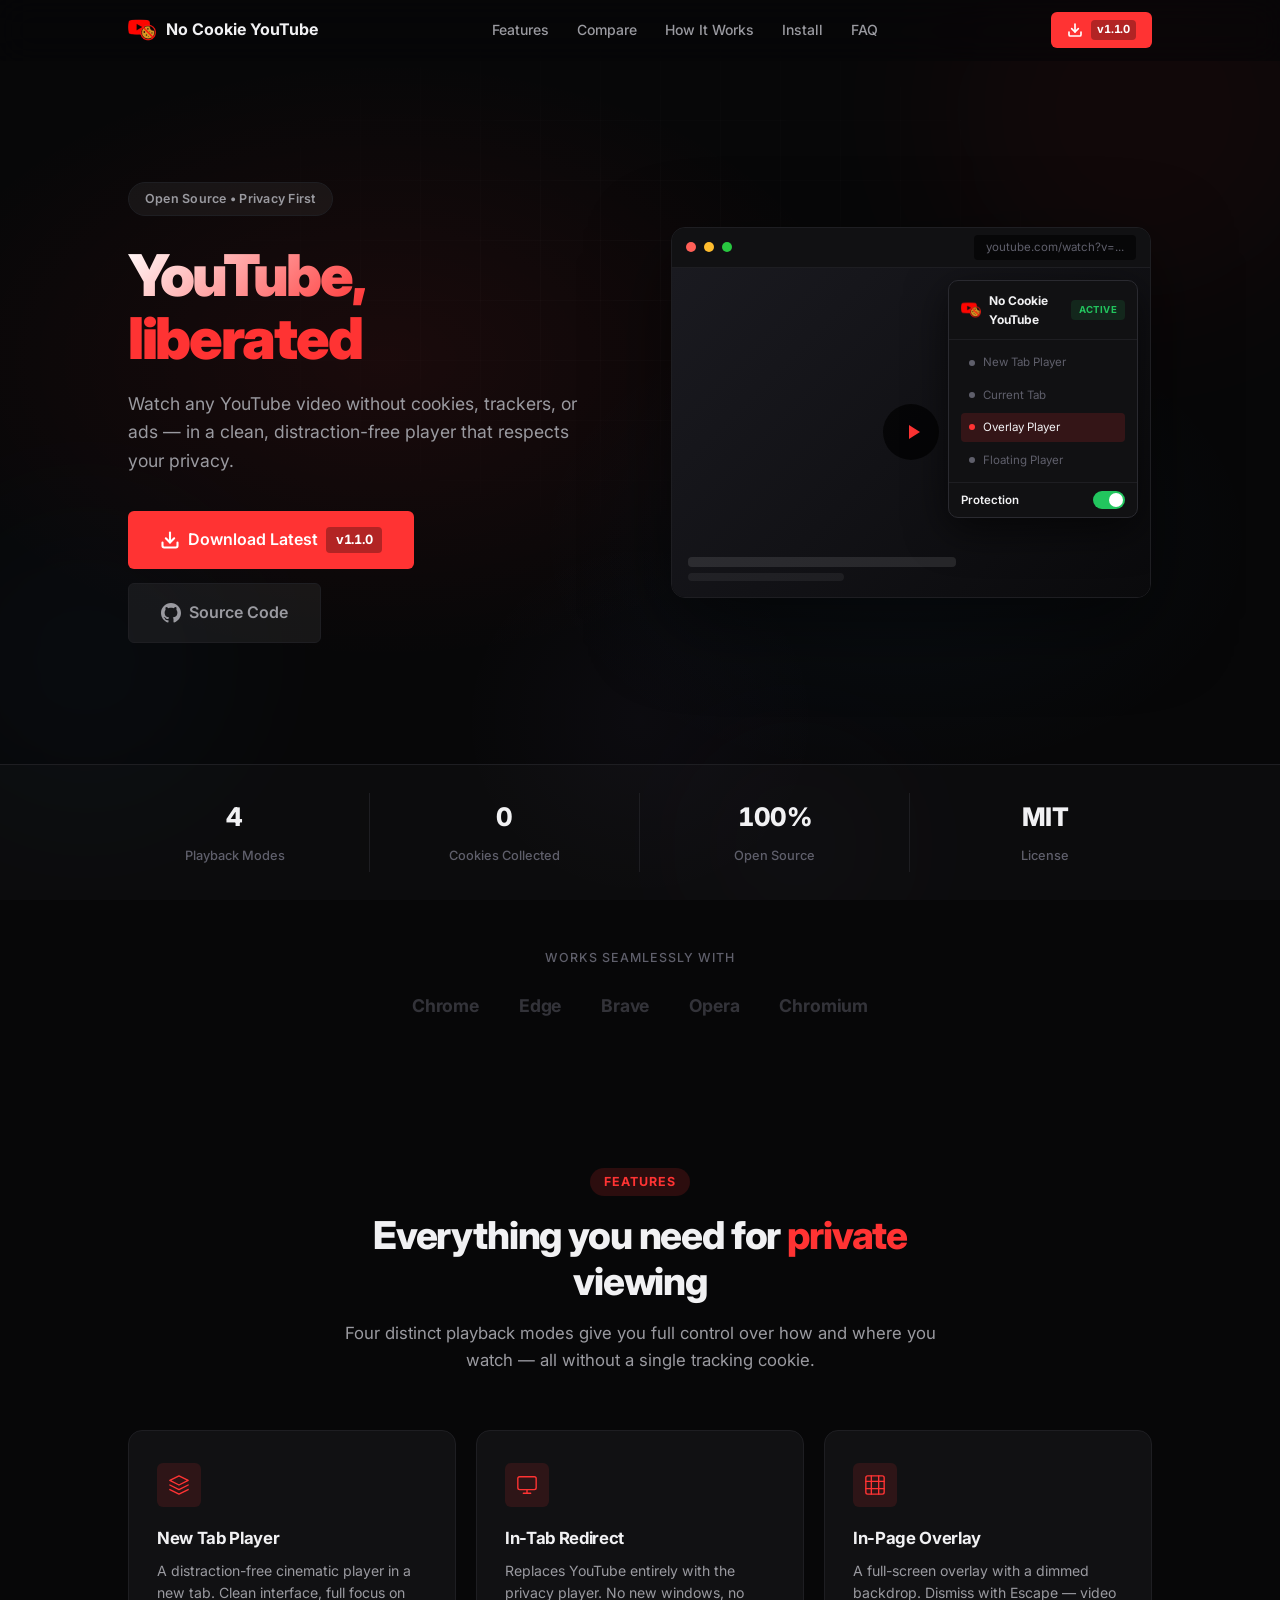
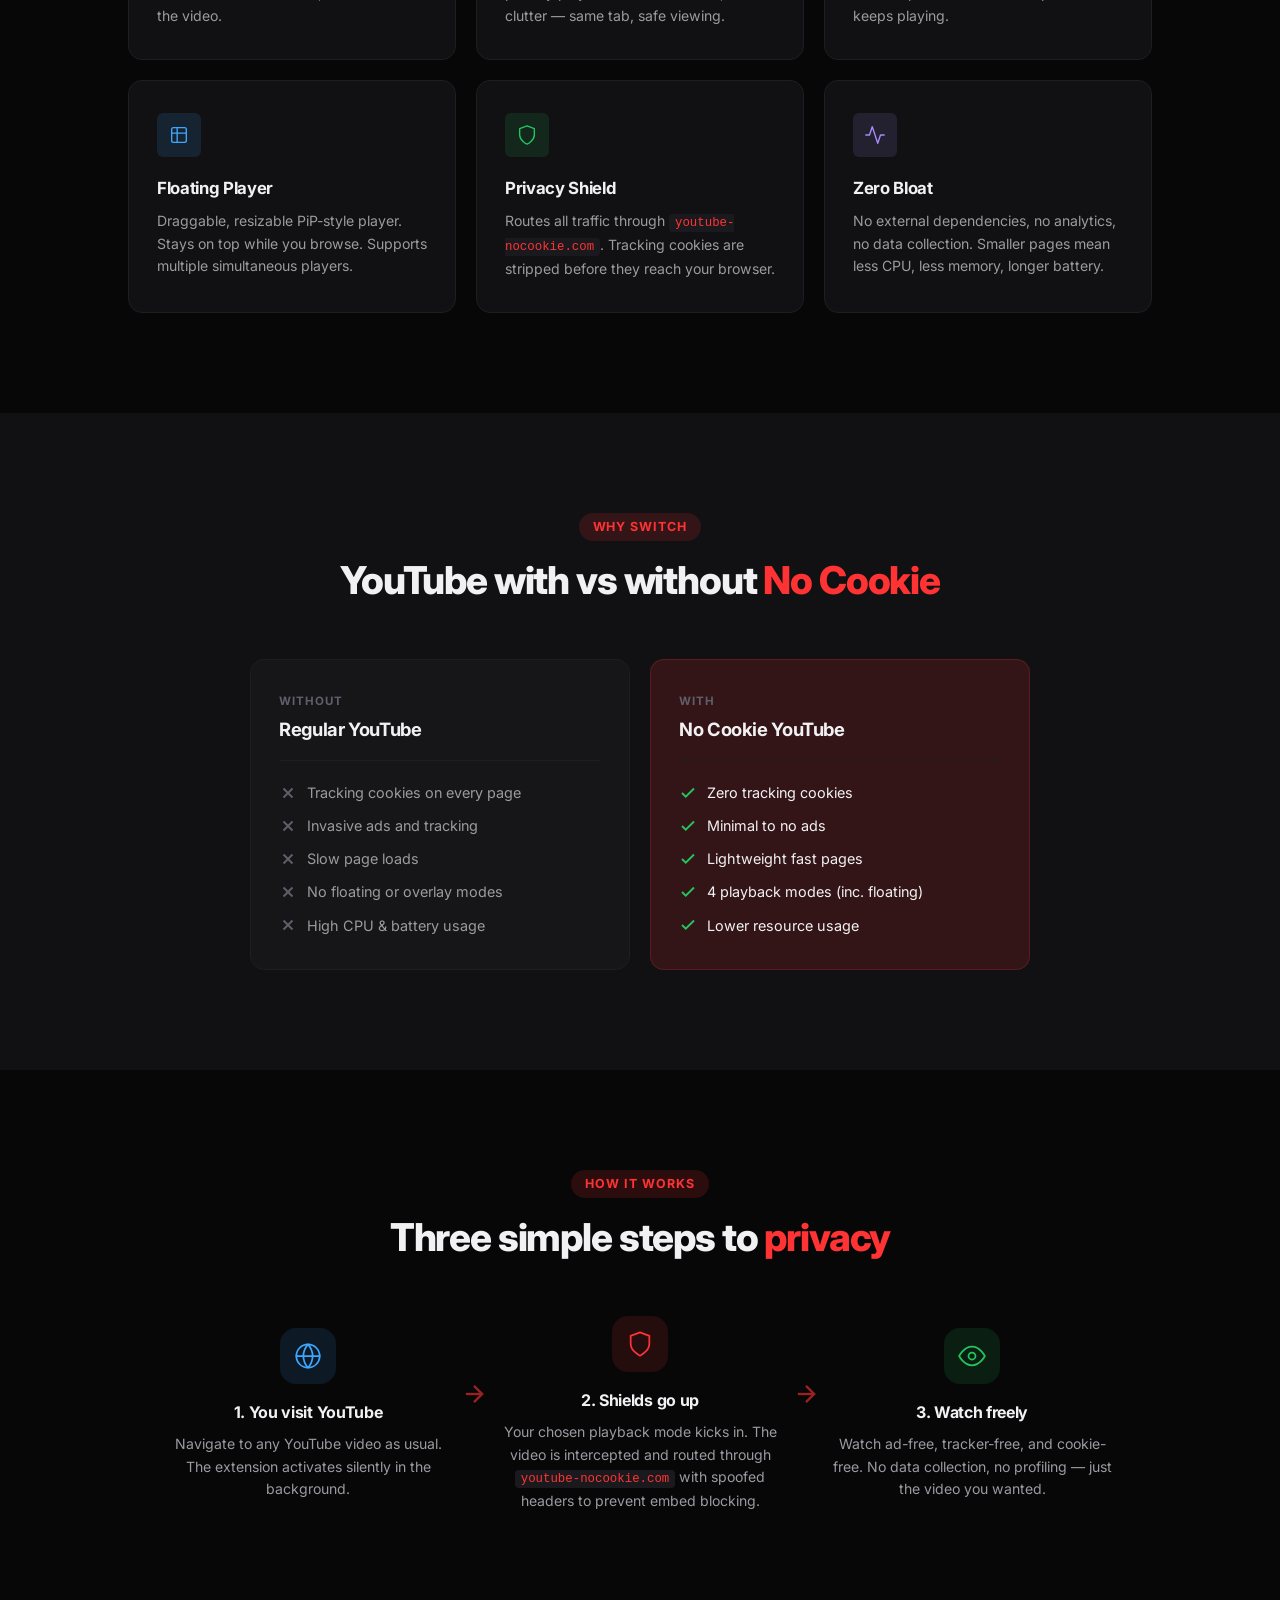
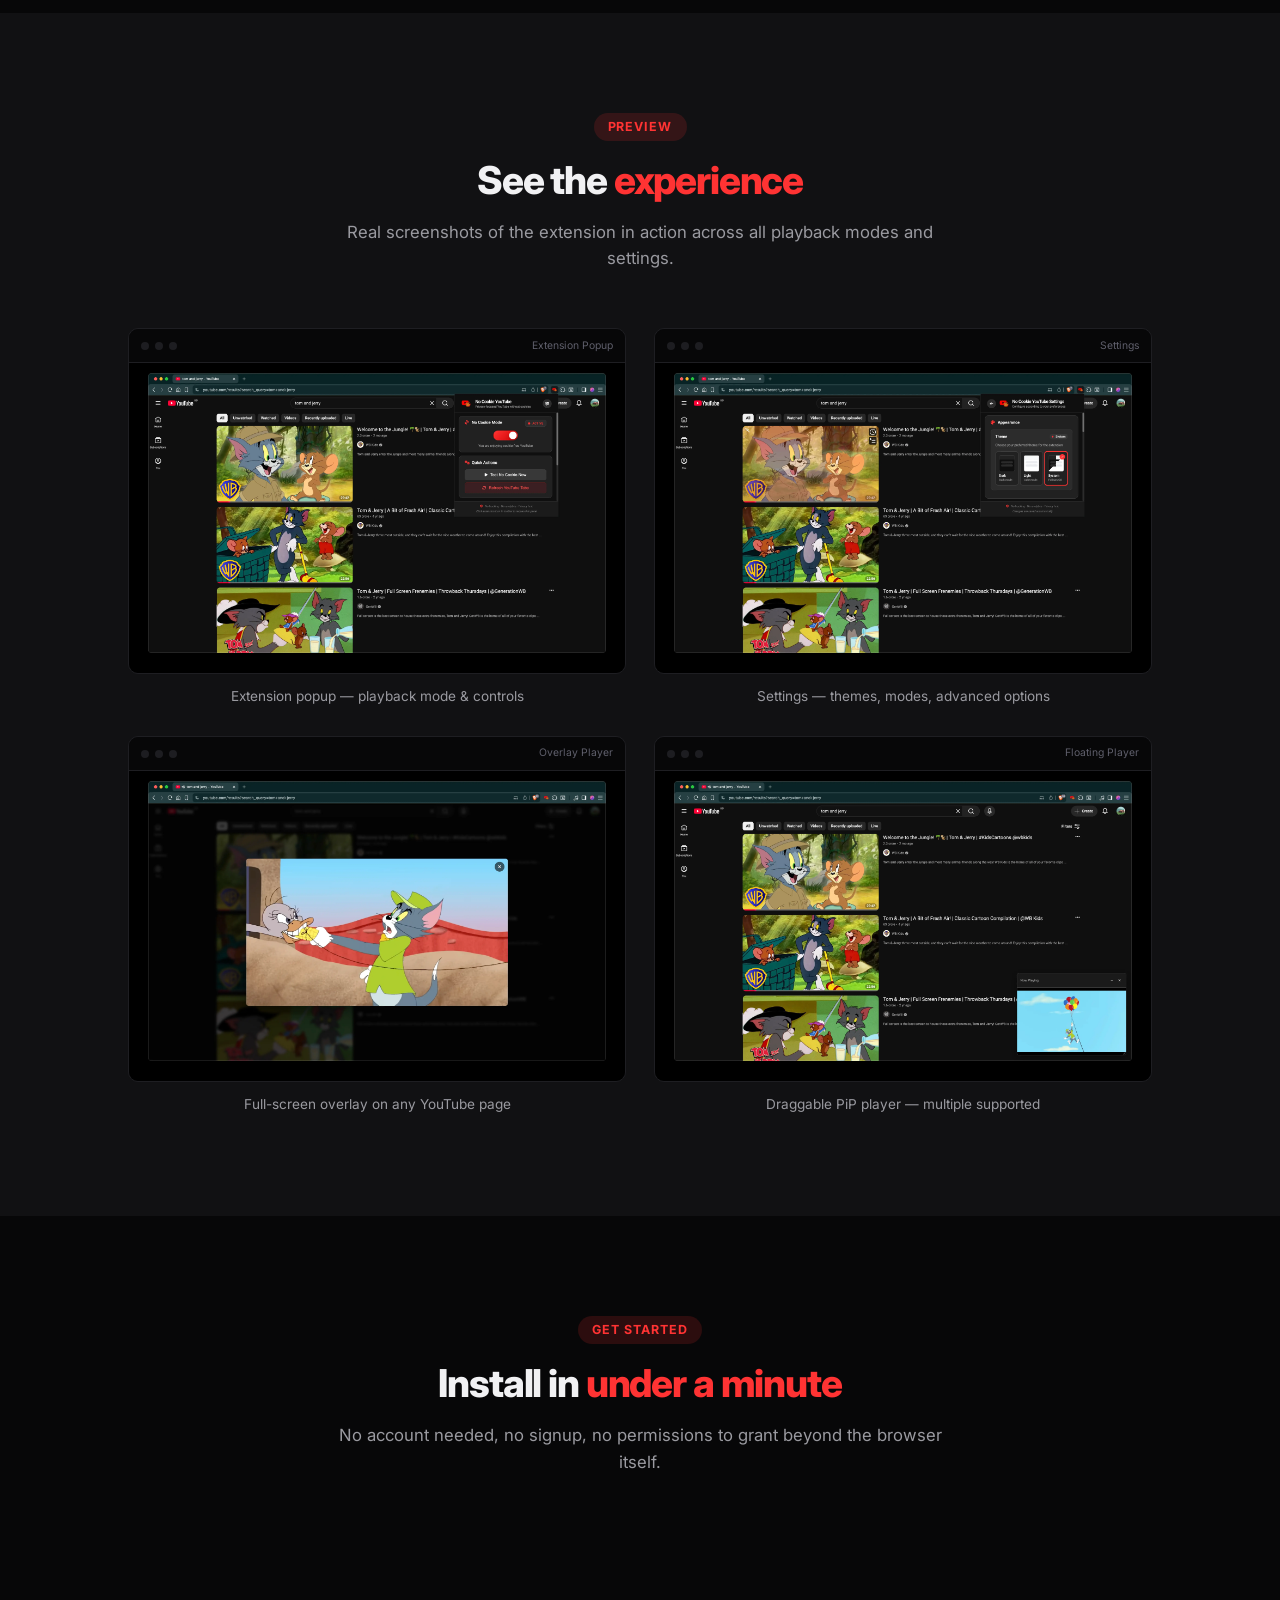
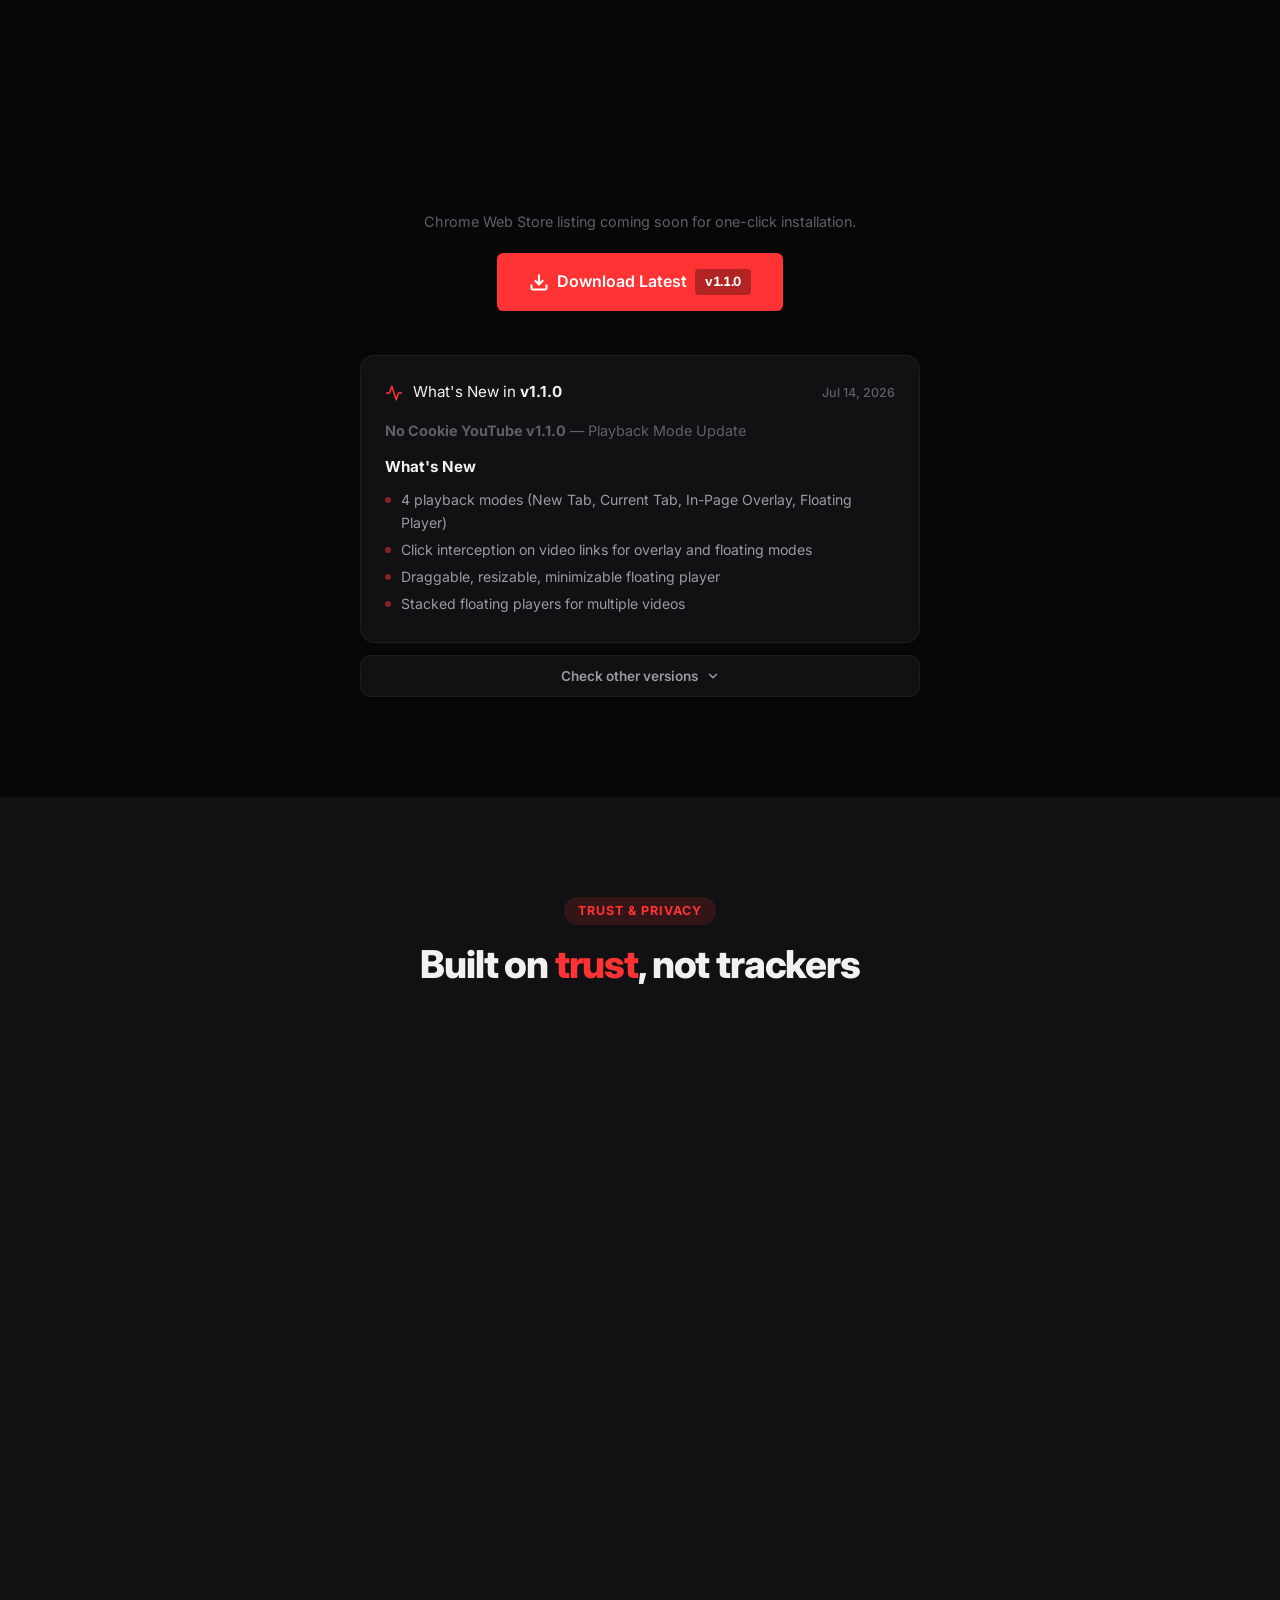
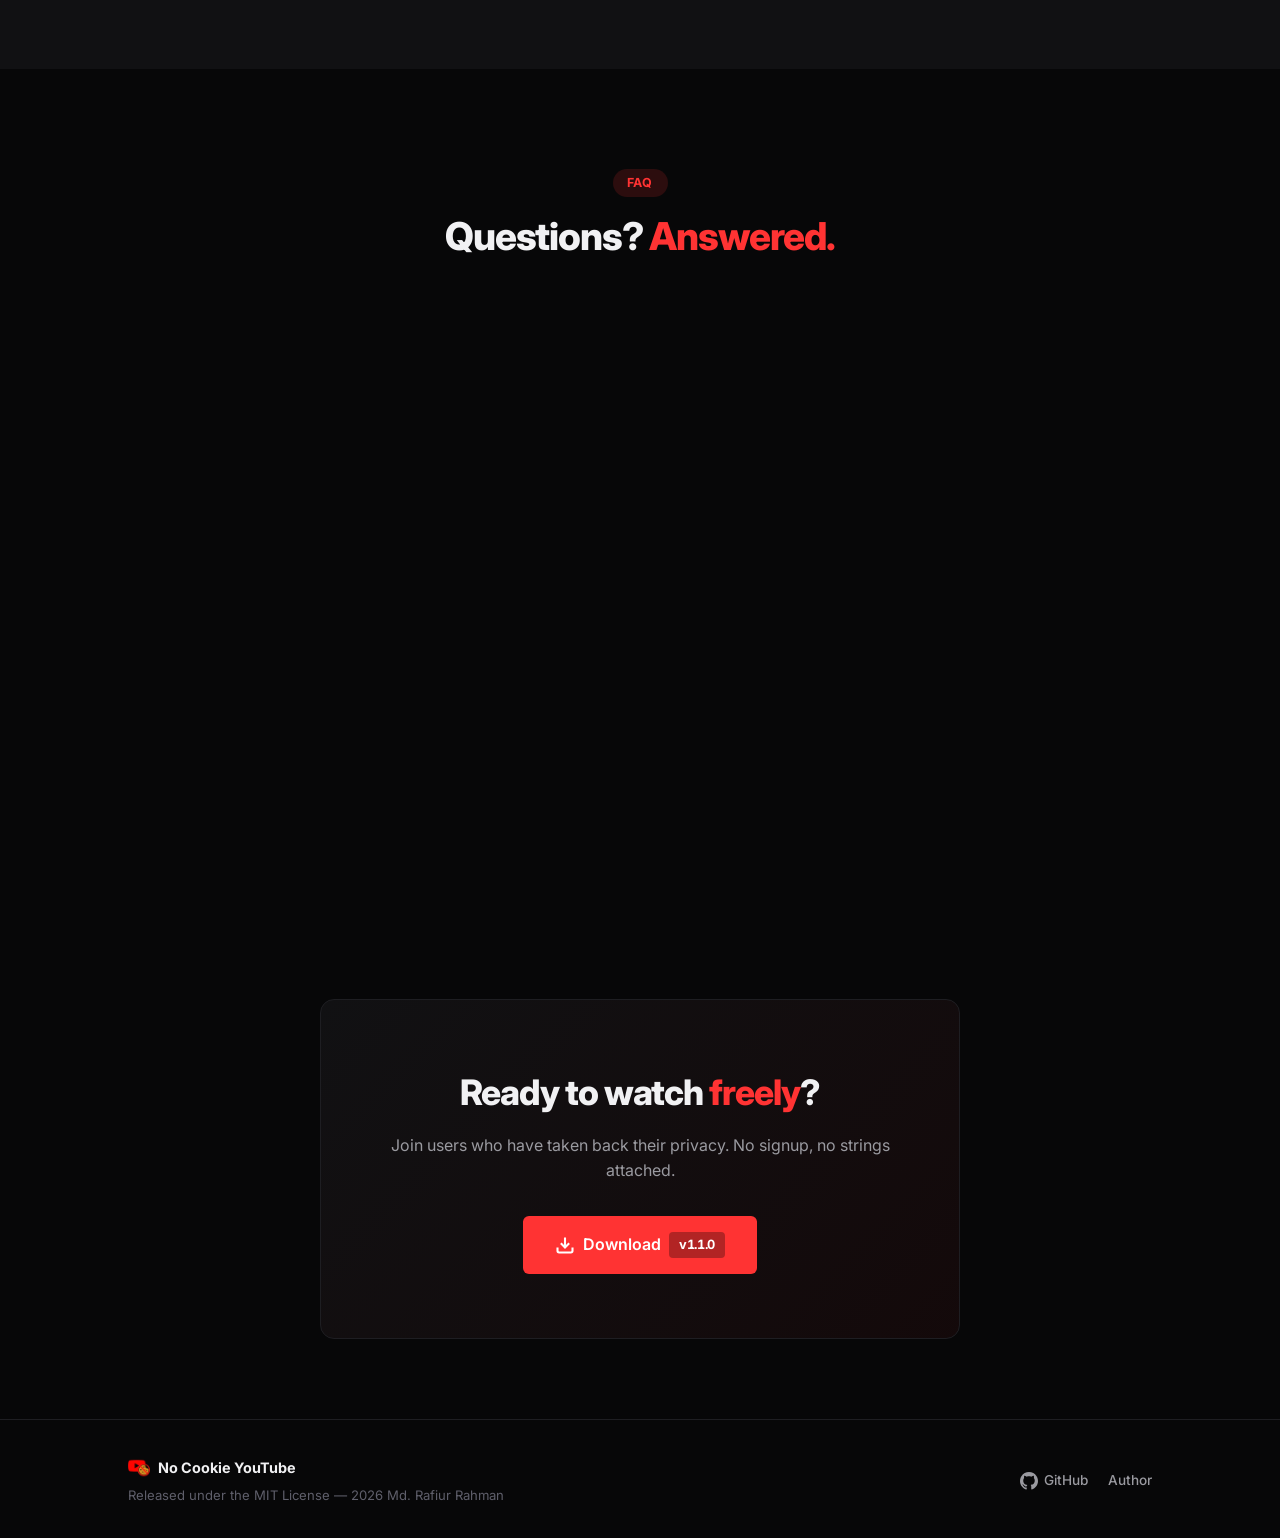
==== docs/index.html @ 8a70de49 "Github Page" ====
<!DOCTYPE html>
<html lang="en">
<head>
  <meta charset="UTF-8">
  <meta name="viewport" content="width=device-width, initial-scale=1.0">
  <meta name="description" content="Watch YouTube without cookies, trackers and annoying ads. A privacy-focused Chrome extension with 4 playback modes.">
  <title>No Cookie YouTube — Privacy-first YouTube Player</title>
  <link rel="icon" type="image/png" href="assets/icons/icon128.png">
  <link rel="preconnect" href="https://fonts.googleapis.com">
  <link rel="preconnect" href="https://fonts.gstatic.com" crossorigin>
  <link href="https://fonts.googleapis.com/css2?family=Inter:wght@400;500;600;700;800;900&display=swap" rel="stylesheet">
  <link rel="stylesheet" href="css/style.css">
</head>
<body>

  <!-- Navigation -->
  <nav class="nav" id="nav">
    <div class="nav-inner">
      <a href="#hero" class="nav-brand">
        <img src="assets/icons/icon48.png" alt="" width="28" height="28">
        <span>No Cookie YouTube</span>
      </a>
      <ul class="nav-links">
        <li><a href="#features">Features</a></li>
        <li><a href="#compare">Compare</a></li>
        <li><a href="#how">How It Works</a></li>
        <li><a href="#install">Install</a></li>
        <li><a href="#faq">FAQ</a></li>
      </ul>
      <a id="nav-download" class="btn btn-primary btn-sm" href="https://github.com/rr-uchchash360/No-Cookie-YouTube/archive/refs/heads/main.zip">
        <svg width="16" height="16" viewBox="0 0 24 24" fill="none" stroke="currentColor" stroke-width="2.5" stroke-linecap="round" stroke-linejoin="round"><path d="M21 15v4a2 2 0 0 1-2 2H5a2 2 0 0 1-2-2v-4"/><polyline points="7 10 12 15 17 10"/><line x1="12" y1="15" x2="12" y2="3"/></svg>
        <span class="btn-badge" id="nav-version"></span>
      </a>
      <button class="nav-toggle" aria-label="Menu">
        <span></span><span></span><span></span>
      </button>
    </div>
  </nav>

  <main>
    <!-- Hero -->
    <section class="hero" id="hero">
      <div class="hero-bg">
        <div class="hero-gradient"></div>
        <div class="hero-grid"></div>
        <div class="hero-orbs">
          <div class="orb orb-1"></div>
          <div class="orb orb-2"></div>
          <div class="orb orb-3"></div>
        </div>
      </div>
      <div class="container hero-content">
        <div class="hero-text">
          <div class="hero-badge">Open Source &bull; Privacy First</div>
          <h1>
            <span class="text-glow">YouTube,</span><br>
            <span class="text-accent">liberated</span>
          </h1>
          <p class="hero-subtitle">Watch any YouTube video without cookies, trackers, or ads — in a clean, distraction-free player that respects your privacy.</p>
          <div class="hero-actions">
            <a id="download-btn" class="btn btn-primary btn-lg" href="https://github.com/rr-uchchash360/No-Cookie-YouTube/archive/refs/heads/main.zip">
              <svg width="20" height="20" viewBox="0 0 24 24" fill="none" stroke="currentColor" stroke-width="2.5" stroke-linecap="round" stroke-linejoin="round"><path d="M21 15v4a2 2 0 0 1-2 2H5a2 2 0 0 1-2-2v-4"/><polyline points="7 10 12 15 17 10"/><line x1="12" y1="15" x2="12" y2="3"/></svg>
              <span>Download Latest</span>
              <span class="btn-badge" id="download-version"></span>
            </a>
            <a href="https://github.com/rr-uchchash360/No-Cookie-YouTube" class="btn btn-ghost btn-lg" target="_blank">
              <svg width="20" height="20" viewBox="0 0 24 24" fill="currentColor"><path d="M12 0c-6.626 0-12 5.373-12 12 0 5.302 3.438 9.8 8.207 11.387.599.111.793-.261.793-.577v-2.234c-3.338.726-4.033-1.416-4.033-1.416-.546-1.387-1.333-1.756-1.333-1.756-1.089-.745.083-.729.083-.729 1.205.084 1.839 1.237 1.839 1.237 1.07 1.834 2.807 1.304 3.492.997.107-.775.418-1.305.762-1.604-2.665-.305-5.467-1.334-5.467-5.931 0-1.311.469-2.381 1.236-3.221-.124-.303-.535-1.524.117-3.176 0 0 1.008-.322 3.301 1.23.957-.266 1.983-.399 3.003-.404 1.02.005 2.047.138 3.006.404 2.291-1.552 3.297-1.23 3.297-1.23.653 1.653.242 2.874.118 3.176.77.84 1.235 1.911 1.235 3.221 0 4.609-2.807 5.624-5.479 5.921.43.372.823 1.102.823 2.222v3.293c0 .319.192.694.801.576 4.765-1.589 8.199-6.086 8.199-11.386 0-6.627-5.373-12-12-12z"/></svg>
              <span>Source Code</span>
            </a>
          </div>
        </div>
        <div class="hero-visual">
          <div class="browser-mockup">
            <div class="browser-bar">
              <span></span><span></span><span></span>
              <span class="browser-url">youtube.com/watch?v=...</span>
            </div>
            <div class="browser-content">
              <div class="yt-thumbnail">
                <div class="yt-play-btn">
                  <svg viewBox="0 0 24 24" fill="#ff3333"><polygon points="8,5 19,12 8,19"/></svg>
                </div>
              </div>
              <div class="yt-info">
                <div class="yt-title"></div>
                <div class="yt-meta"></div>
              </div>
              <div class="popup-overlay">
                <div class="popup-mockup">
                  <div class="popup-header">
                    <img src="assets/icons/icon48.png" alt="" width="20" height="20">
                    <span>No Cookie YouTube</span>
                    <span class="popup-badge">ACTIVE</span>
                  </div>
                  <div class="popup-body">
                    <div class="popup-mode">
                      <span class="popup-dot"></span>
                      <span>New Tab Player</span>
                    </div>
                    <div class="popup-mode">
                      <span class="popup-dot"></span>
                      <span>Current Tab</span>
                    </div>
                    <div class="popup-mode active">
                      <span class="popup-dot"></span>
                      <span>Overlay Player</span>
                    </div>
                    <div class="popup-mode">
                      <span class="popup-dot"></span>
                      <span>Floating Player</span>
                    </div>
                  </div>
                  <div class="popup-toggle">
                    <span>Protection</span>
                    <span class="toggle-switch on"></span>
                  </div>
                </div>
              </div>
            </div>
          </div>
        </div>
      </div>
      <div class="hero-stats">
        <div class="container stats-bar">
          <div class="stat-item">
            <span class="stat-value" data-count="4">4</span>
            <span class="stat-label">Playback Modes</span>
          </div>
          <div class="stat-item">
            <span class="stat-value"><span class="counter" data-target="0">0</span></span>
            <span class="stat-label">Cookies Collected</span>
          </div>
          <div class="stat-item">
            <span class="stat-value">100%</span>
            <span class="stat-label">Open Source</span>
          </div>
          <div class="stat-item">
            <span class="stat-value">MIT</span>
            <span class="stat-label">License</span>
          </div>
        </div>
      </div>
    </section>

    <!-- Logos / Trusted by -->
    <section class="section section-logos">
      <div class="container">
        <p class="logos-label">Works seamlessly with</p>
        <div class="logos-row">
          <span class="logo-item chrome">Chrome</span>
          <span class="logo-item edge">Edge</span>
          <span class="logo-item brave">Brave</span>
          <span class="logo-item opera">Opera</span>
          <span class="logo-item chromium">Chromium</span>
        </div>
      </div>
    </section>

    <!-- Features -->
    <section class="section" id="features">
      <div class="container">
        <div class="section-header">
          <span class="section-label">Features</span>
          <h2 class="section-title">Everything you need for <span class="text-accent">private</span> viewing</h2>
          <p class="section-desc">Four distinct playback modes give you full control over how and where you watch — all without a single tracking cookie.</p>
        </div>
        <div class="features-grid">
          <div class="feature-card fade-in">
            <div class="feature-icon feature-icon-red">
              <svg viewBox="0 0 24 24" fill="none" stroke="currentColor" stroke-width="1.5" stroke-linecap="round" stroke-linejoin="round"><path d="M12 2L2 7l10 5 10-5-10-5z"/><path d="M2 17l10 5 10-5"/><path d="M2 12l10 5 10-5"/></svg>
            </div>
            <h3>New Tab Player</h3>
            <p>A distraction-free cinematic player in a new tab. Clean interface, full focus on the video.</p>
          </div>
          <div class="feature-card fade-in">
            <div class="feature-icon feature-icon-red">
              <svg viewBox="0 0 24 24" fill="none" stroke="currentColor" stroke-width="1.5" stroke-linecap="round" stroke-linejoin="round"><rect x="2" y="3" width="20" height="14" rx="2"/><line x1="8" y1="21" x2="16" y2="21"/><line x1="12" y1="17" x2="12" y2="21"/></svg>
            </div>
            <h3>In-Tab Redirect</h3>
            <p>Replaces YouTube entirely with the privacy player. No new windows, no clutter — same tab, safe viewing.</p>
          </div>
          <div class="feature-card fade-in">
            <div class="feature-icon feature-icon-red">
              <svg viewBox="0 0 24 24" fill="none" stroke="currentColor" stroke-width="1.5" stroke-linecap="round" stroke-linejoin="round"><rect x="2" y="2" width="20" height="20" rx="2"/><line x1="8" y1="2" x2="8" y2="22"/><line x1="16" y1="2" x2="16" y2="22"/><line x1="2" y1="8" x2="22" y2="8"/><line x1="2" y1="16" x2="22" y2="16"/></svg>
            </div>
            <h3>In-Page Overlay</h3>
            <p>A full-screen overlay with a dimmed backdrop. Dismiss with Escape — video keeps playing.</p>
          </div>
          <div class="feature-card fade-in">
            <div class="feature-icon feature-icon-blue">
              <svg viewBox="0 0 24 24" fill="none" stroke="currentColor" stroke-width="1.5" stroke-linecap="round" stroke-linejoin="round"><rect x="4" y="4" width="16" height="16" rx="2"/><line x1="4" y1="10" x2="20" y2="10"/><line x1="10" y1="4" x2="10" y2="20"/></svg>
            </div>
            <h3>Floating Player</h3>
            <p>Draggable, resizable PiP-style player. Stays on top while you browse. Supports multiple simultaneous players.</p>
          </div>
          <div class="feature-card fade-in">
            <div class="feature-icon feature-icon-green">
              <svg viewBox="0 0 24 24" fill="none" stroke="currentColor" stroke-width="1.5" stroke-linecap="round" stroke-linejoin="round"><path d="M12 22s8-4 8-10V5l-8-3-8 3v7c0 6 8 10 8 10z"/></svg>
            </div>
            <h3>Privacy Shield</h3>
            <p>Routes all traffic through <code>youtube-nocookie.com</code>. Tracking cookies are stripped before they reach your browser.</p>
          </div>
          <div class="feature-card fade-in">
            <div class="feature-icon feature-icon-purple">
              <svg viewBox="0 0 24 24" fill="none" stroke="currentColor" stroke-width="1.5" stroke-linecap="round" stroke-linejoin="round"><polyline points="22 12 18 12 15 21 9 3 6 12 2 12"/></svg>
            </div>
            <h3>Zero Bloat</h3>
            <p>No external dependencies, no analytics, no data collection. Smaller pages mean less CPU, less memory, longer battery.</p>
          </div>
        </div>
      </div>
    </section>

    <!-- Comparison -->
    <section class="section section-alt" id="compare">
      <div class="container">
        <div class="section-header">
          <span class="section-label">Why Switch</span>
          <h2 class="section-title">YouTube with vs without <span class="text-accent">No Cookie</span></h2>
        </div>
        <div class="compare-grid fade-in">
          <div class="compare-card compare-before">
            <div class="compare-head">
              <span class="compare-label">Without</span>
              <h3>Regular YouTube</h3>
            </div>
            <ul class="compare-list">
              <li class="compare-no"><svg viewBox="0 0 24 24" fill="none" stroke="currentColor" stroke-width="2.5"><line x1="18" y1="6" x2="6" y2="18"/><line x1="6" y1="6" x2="18" y2="18"/></svg> Tracking cookies on every page</li>
              <li class="compare-no"><svg viewBox="0 0 24 24" fill="none" stroke="currentColor" stroke-width="2.5"><line x1="18" y1="6" x2="6" y2="18"/><line x1="6" y1="6" x2="18" y2="18"/></svg> Invasive ads and tracking</li>
              <li class="compare-no"><svg viewBox="0 0 24 24" fill="none" stroke="currentColor" stroke-width="2.5"><line x1="18" y1="6" x2="6" y2="18"/><line x1="6" y1="6" x2="18" y2="18"/></svg> Slow page loads</li>
              <li class="compare-no"><svg viewBox="0 0 24 24" fill="none" stroke="currentColor" stroke-width="2.5"><line x1="18" y1="6" x2="6" y2="18"/><line x1="6" y1="6" x2="18" y2="18"/></svg> No floating or overlay modes</li>
              <li class="compare-no"><svg viewBox="0 0 24 24" fill="none" stroke="currentColor" stroke-width="2.5"><line x1="18" y1="6" x2="6" y2="18"/><line x1="6" y1="6" x2="18" y2="18"/></svg> High CPU & battery usage</li>
            </ul>
          </div>
          <div class="compare-card compare-after">
            <div class="compare-head">
              <span class="compare-label">With</span>
              <h3>No Cookie YouTube</h3>
            </div>
            <ul class="compare-list">
              <li class="compare-yes"><svg viewBox="0 0 24 24" fill="none" stroke="currentColor" stroke-width="2.5"><polyline points="20 6 9 17 4 12"/></svg> Zero tracking cookies</li>
              <li class="compare-yes"><svg viewBox="0 0 24 24" fill="none" stroke="currentColor" stroke-width="2.5"><polyline points="20 6 9 17 4 12"/></svg> Minimal to no ads</li>
              <li class="compare-yes"><svg viewBox="0 0 24 24" fill="none" stroke="currentColor" stroke-width="2.5"><polyline points="20 6 9 17 4 12"/></svg> Lightweight fast pages</li>
              <li class="compare-yes"><svg viewBox="0 0 24 24" fill="none" stroke="currentColor" stroke-width="2.5"><polyline points="20 6 9 17 4 12"/></svg> 4 playback modes (inc. floating)</li>
              <li class="compare-yes"><svg viewBox="0 0 24 24" fill="none" stroke="currentColor" stroke-width="2.5"><polyline points="20 6 9 17 4 12"/></svg> Lower resource usage</li>
            </ul>
          </div>
        </div>
      </div>
    </section>

    <!-- How It Works -->
    <section class="section" id="how">
      <div class="container">
        <div class="section-header">
          <span class="section-label">How It Works</span>
          <h2 class="section-title">Three simple steps to <span class="text-accent">privacy</span></h2>
        </div>
        <div class="how-grid">
          <div class="how-step fade-in">
            <div class="how-icon how-icon-globe">
              <svg viewBox="0 0 24 24" fill="none" stroke="currentColor" stroke-width="1.5" stroke-linecap="round" stroke-linejoin="round"><circle cx="12" cy="12" r="10"/><line x1="2" y1="12" x2="22" y2="12"/><path d="M12 2a15.3 15.3 0 0 1 4 10 15.3 15.3 0 0 1-4 10 15.3 15.3 0 0 1-4-10 15.3 15.3 0 0 1 4-10z"/></svg>
            </div>
            <h3>1. You visit YouTube</h3>
            <p>Navigate to any YouTube video as usual. The extension activates silently in the background.</p>
          </div>
          <div class="how-arrow">
            <svg viewBox="0 0 24 24" fill="none" stroke="#ff3333" stroke-width="2"><line x1="5" y1="12" x2="19" y2="12"/><polyline points="12 5 19 12 12 19"/></svg>
          </div>
          <div class="how-step fade-in">
            <div class="how-icon how-icon-shield">
              <svg viewBox="0 0 24 24" fill="none" stroke="currentColor" stroke-width="1.5" stroke-linecap="round" stroke-linejoin="round"><path d="M12 22s8-4 8-10V5l-8-3-8 3v7c0 6 8 10 8 10z"/></svg>
            </div>
            <h3>2. Shields go up</h3>
            <p>Your chosen playback mode kicks in. The video is intercepted and routed through <code>youtube-nocookie.com</code> with spoofed headers to prevent embed blocking.</p>
          </div>
          <div class="how-arrow">
            <svg viewBox="0 0 24 24" fill="none" stroke="#ff3333" stroke-width="2"><line x1="5" y1="12" x2="19" y2="12"/><polyline points="12 5 19 12 12 19"/></svg>
          </div>
          <div class="how-step fade-in">
            <div class="how-icon how-icon-eye">
              <svg viewBox="0 0 24 24" fill="none" stroke="currentColor" stroke-width="1.5" stroke-linecap="round" stroke-linejoin="round"><path d="M1 12s4-8 11-8 11 8 11 8-4 8-11 8-11-8-11-8z"/><circle cx="12" cy="12" r="3"/></svg>
            </div>
            <h3>3. Watch freely</h3>
            <p>Watch ad-free, tracker-free, and cookie-free. No data collection, no profiling — just the video you wanted.</p>
          </div>
        </div>
      </div>
    </section>

    <!-- Screenshots -->
    <section class="section section-alt" id="screenshots">
      <div class="container">
        <div class="section-header">
          <span class="section-label">Preview</span>
          <h2 class="section-title">See the <span class="text-accent">experience</span></h2>
          <p class="section-desc">Real screenshots of the extension in action across all playback modes and settings.</p>
        </div>
        <div class="screenshot-grid">
          <div class="screenshot-card fade-in">
            <div class="device-frame">
              <div class="device-bar">
                <span></span><span></span><span></span>
                <span class="device-url">Extension Popup</span>
              </div>
              <div class="device-screen">
                <img src="assets/images/Extension%20popup.webp" alt="No Cookie YouTube extension popup" loading="lazy" class="screenshot-img">
              </div>
            </div>
            <p class="screenshot-label">Extension popup — playback mode &amp; controls</p>
          </div>
          <div class="screenshot-card fade-in">
            <div class="device-frame">
              <div class="device-bar">
                <span></span><span></span><span></span>
                <span class="device-url">Settings</span>
              </div>
              <div class="device-screen">
                <img src="assets/images/Settings.webp" alt="No Cookie YouTube settings panel" loading="lazy" class="screenshot-img">
              </div>
            </div>
            <p class="screenshot-label">Settings — themes, modes, advanced options</p>
          </div>
          <div class="screenshot-card fade-in">
            <div class="device-frame">
              <div class="device-bar">
                <span></span><span></span><span></span>
                <span class="device-url">Overlay Player</span>
              </div>
              <div class="device-screen">
                <img src="assets/images/Full-screen%20overlay.webp" alt="No Cookie YouTube full-screen overlay" loading="lazy" class="screenshot-img">
              </div>
            </div>
            <p class="screenshot-label">Full-screen overlay on any YouTube page</p>
          </div>
          <div class="screenshot-card fade-in">
            <div class="device-frame">
              <div class="device-bar">
                <span></span><span></span><span></span>
                <span class="device-url">Floating Player</span>
              </div>
              <div class="device-screen">
                <img src="assets/images/Draggable%20PiP.webp" alt="No Cookie YouTube draggable PiP player" loading="lazy" class="screenshot-img">
              </div>
            </div>
            <p class="screenshot-label">Draggable PiP player — multiple supported</p>
          </div>
        </div>
      </div>
    </section>

    <!-- Installation -->
    <section class="section" id="install">
      <div class="container">
        <div class="section-header">
          <span class="section-label">Get Started</span>
          <h2 class="section-title">Install in <span class="text-accent">under a minute</span></h2>
          <p class="section-desc">No account needed, no signup, no permissions to grant beyond the browser itself.</p>
        </div>
        <div class="install-grid">
          <div class="install-card fade-in">
            <span class="install-num">1</span>
            <div class="install-icon">
              <svg viewBox="0 0 24 24" fill="none" stroke="currentColor" stroke-width="1.5" stroke-linecap="round" stroke-linejoin="round"><path d="M21 15v4a2 2 0 0 1-2 2H5a2 2 0 0 1-2-2v-4"/><polyline points="7 10 12 15 17 10"/><line x1="12" y1="15" x2="12" y2="3"/></svg>
            </div>
            <h3>Download</h3>
            <p>Click the <strong>Download</strong> button above or grab the latest <code>.zip</code> from <a href="https://github.com/rr-uchchash360/No-Cookie-YouTube/releases" target="_blank">GitHub Releases</a>.</p>
          </div>
          <div class="install-card fade-in">
            <span class="install-num">2</span>
            <div class="install-icon">
              <svg viewBox="0 0 24 24" fill="none" stroke="currentColor" stroke-width="1.5" stroke-linecap="round" stroke-linejoin="round"><path d="M14 2H6a2 2 0 0 0-2 2v16a2 2 0 0 0 2 2h12a2 2 0 0 0 2-2V8z"/><polyline points="14 2 14 8 20 8"/></svg>
            </div>
            <h3>Extract</h3>
            <p>Unzip the downloaded file anywhere on your computer. Keep the folder somewhere permanent.</p>
          </div>
          <div class="install-card fade-in">
            <span class="install-num">3</span>
            <div class="install-icon">
              <svg viewBox="0 0 24 24" fill="none" stroke="currentColor" stroke-width="1.5" stroke-linecap="round" stroke-linejoin="round"><polyline points="16 18 22 12 16 6"/><polyline points="8 6 2 12 8 18"/></svg>
            </div>
            <h3>Extensions Page</h3>
            <p>Open <code>chrome://extensions</code> in your browser. Toggle <strong>Developer mode</strong> on (top-right).</p>
          </div>
          <div class="install-card fade-in">
            <span class="install-num">4</span>
            <div class="install-icon">
              <svg viewBox="0 0 24 24" fill="none" stroke="currentColor" stroke-width="1.5" stroke-linecap="round" stroke-linejoin="round"><path d="M22 12h-4l-3 9L9 3l-3 9H2"/></svg>
            </div>
            <h3>Load Extension</h3>
            <p>Click <strong>Load unpacked</strong> and select the extracted folder. Done! The icon appears in your toolbar.</p>
          </div>
        </div>
        <div class="install-cta">
          <p>Chrome Web Store listing coming soon for one-click installation.</p>
          <a id="install-btn" class="btn btn-primary btn-lg" href="https://github.com/rr-uchchash360/No-Cookie-YouTube/archive/refs/heads/main.zip">
            <svg width="20" height="20" viewBox="0 0 24 24" fill="none" stroke="currentColor" stroke-width="2.5"><path d="M21 15v4a2 2 0 0 1-2 2H5a2 2 0 0 1-2-2v-4"/><polyline points="7 10 12 15 17 10"/><line x1="12" y1="15" x2="12" y2="3"/></svg>
            <span>Download Latest</span>
            <span class="btn-badge" id="install-version"></span>
          </a>
          <div id="version-info" class="version-info"></div>
        </div>
      </div>
    </section>

    <!-- Trust & Privacy -->
    <section class="section section-alt" id="trust">
      <div class="container">
        <div class="section-header">
          <span class="section-label">Trust &amp; Privacy</span>
          <h2 class="section-title">Built on <span class="text-accent">trust</span>, not trackers</h2>
        </div>
        <div class="trust-grid">
          <div class="trust-card fade-in">
            <div class="trust-icon">
              <svg viewBox="0 0 24 24" fill="none" stroke="currentColor" stroke-width="1.5" stroke-linecap="round" stroke-linejoin="round"><path d="M12 22s8-4 8-10V5l-8-3-8 3v7c0 6 8 10 8 10z"/></svg>
            </div>
            <h3>Zero Data Collection</h3>
            <p>All settings are stored in your browser's local storage. The extension makes zero network calls beyond the video stream. No analytics. No telemetry. No data leaves your machine.</p>
          </div>
          <div class="trust-card fade-in">
            <div class="trust-icon">
              <svg viewBox="0 0 24 24" fill="none" stroke="currentColor" stroke-width="1.5" stroke-linecap="round" stroke-linejoin="round"><path d="M22 11.08V12a10 10 0 1 1-5.93-9.14"/><polyline points="22 4 12 14.01 9 11.01"/></svg>
            </div>
            <h3>Fully Open Source</h3>
            <p>Every line of code is visible on <a href="https://github.com/rr-uchchash360/No-Cookie-YouTube" target="_blank">GitHub</a>. Auditable, verifiable, and community-contributable. Licensed under MIT.</p>
          </div>
          <div class="trust-card fade-in">
            <div class="trust-icon">
              <svg viewBox="0 0 24 24" fill="none" stroke="currentColor" stroke-width="1.5" stroke-linecap="round" stroke-linejoin="round"><rect x="2" y="3" width="20" height="14" rx="2"/><line x1="8" y1="21" x2="16" y2="21"/><line x1="12" y1="17" x2="12" y2="21"/></svg>
            </div>
            <h3>Minimal Permissions</h3>
            <p>Only the permissions it needs: access to YouTube URLs for redirects, and storage for your settings. No browsing history, no social media, no data mining.</p>
          </div>
          <div class="trust-card fade-in">
            <div class="trust-icon">
              <svg viewBox="0 0 24 24" fill="none" stroke="currentColor" stroke-width="1.5" stroke-linecap="round" stroke-linejoin="round"><circle cx="12" cy="12" r="10"/><path d="M8 14s1.5 2 4 2 4-2 4-2"/><line x1="9" y1="9" x2="9.01" y2="9"/><line x1="15" y1="9" x2="15.01" y2="9"/></svg>
            </div>
            <h3>Community Supported</h3>
            <p>Built by developers, for users. Contributions, bug reports, and feature requests are welcome. Join the community on GitHub.</p>
          </div>
        </div>
      </div>
    </section>

    <!-- FAQ -->
    <section class="section" id="faq">
      <div class="container">
        <div class="section-header">
          <span class="section-label">FAQ</span>
          <h2 class="section-title">Questions? <span class="text-accent">Answered.</span></h2>
        </div>
        <div class="faq-list fade-in">
          <details class="faq-item">
            <summary>Does this block all ads on YouTube?</summary>
            <p>The extension primarily removes tracking cookies by serving videos through <code>youtube-nocookie.com</code>. This inherently eliminates many overlay and in-video ads, but it is <strong>not</strong> a dedicated ad blocker. For complete ad blocking, use alongside uBlock Origin.</p>
          </details>
          <details class="faq-item">
            <summary>Will my YouTube account work?</summary>
            <p>When the extension is active, you will be logged out of your YouTube account because cookies are stripped. To use subscriptions or playlists, temporarily disable the extension via the toolbar icon.</p>
          </details>
          <details class="faq-item">
            <summary>Does this extension collect my data?</summary>
            <p><strong>No.</strong> All settings live in <code>chrome.storage.local</code> — your browser only. The extension makes zero external network calls other than the video stream itself. No analytics, no telemetry, no data collection of any kind. Ever.</p>
          </details>
          <details class="faq-item">
            <summary>Does it work on Firefox or Safari?</summary>
            <p>The extension is built for Manifest V3 and tested on Chromium-based browsers (Chrome, Edge, Brave, Opera). Firefox support may be added in a future release.</p>
          </details>
          <details class="faq-item">
            <summary>Can I use multiple floating players at once?</summary>
            <p>Yes! The floating player mode supports stacking multiple players simultaneously. Each video gets its own draggable, resizable floating window.</p>
          </details>
          <details class="faq-item">
            <summary>Why do I see an "Embed Blocked" error?</summary>
            <p>The extension uses <code>declarativeNetRequest</code> rules to spoof Referer and Origin headers, bypassing YouTube's embed restrictions. If you see this error, try refreshing the page or toggling the extension off and on again.</p>
          </details>
          <details class="faq-item">
            <summary>How do I uninstall the extension?</summary>
            <p>Go to <code>chrome://extensions</code>, find "No Cookie YouTube", and click <strong>Remove</strong>. All local settings are deleted and your browser returns to normal YouTube behavior immediately.</p>
          </details>
        </div>
      </div>
    </section>

    <!-- Final CTA -->
    <section class="section section-cta">
      <div class="container">
        <div class="cta-card">
          <h2>Ready to watch <span class="text-accent">freely</span>?</h2>
          <p>Join users who have taken back their privacy. No signup, no strings attached.</p>
          <a id="cta-btn" class="btn btn-primary btn-lg" href="https://github.com/rr-uchchash360/No-Cookie-YouTube/archive/refs/heads/main.zip">
            <svg width="20" height="20" viewBox="0 0 24 24" fill="none" stroke="currentColor" stroke-width="2.5"><path d="M21 15v4a2 2 0 0 1-2 2H5a2 2 0 0 1-2-2v-4"/><polyline points="7 10 12 15 17 10"/><line x1="12" y1="15" x2="12" y2="3"/></svg>
            <span>Download</span>
            <span class="btn-badge" id="cta-version"></span>
          </a>
        </div>
      </div>
    </section>
  </main>

  <!-- Footer -->
  <footer class="footer">
    <div class="container footer-inner">
      <div class="footer-left">
        <div class="footer-brand">
          <img src="assets/icons/icon48.png" alt="" width="22" height="22">
          <span>No Cookie YouTube</span>
        </div>
        <p class="footer-copy">Released under the <a href="https://github.com/rr-uchchash360/No-Cookie-YouTube/blob/main/LICENSE" target="_blank">MIT License</a> &mdash; 2026 Md. Rafiur Rahman</p>
      </div>
      <div class="footer-right">
        <a href="https://github.com/rr-uchchash360/No-Cookie-YouTube" class="footer-link" target="_blank">
          <svg width="18" height="18" viewBox="0 0 24 24" fill="currentColor"><path d="M12 0c-6.626 0-12 5.373-12 12 0 5.302 3.438 9.8 8.207 11.387.599.111.793-.261.793-.577v-2.234c-3.338.726-4.033-1.416-4.033-1.416-.546-1.387-1.333-1.756-1.333-1.756-1.089-.745.083-.729.083-.729 1.205.084 1.839 1.237 1.839 1.237 1.07 1.834 2.807 1.304 3.492.997.107-.775.418-1.305.762-1.604-2.665-.305-5.467-1.334-5.467-5.931 0-1.311.469-2.381 1.236-3.221-.124-.303-.535-1.524.117-3.176 0 0 1.008-.322 3.301 1.23.957-.266 1.983-.399 3.003-.404 1.02.005 2.047.138 3.006.404 2.291-1.552 3.297-1.23 3.297-1.23.653 1.653.242 2.874.118 3.176.77.84 1.235 1.911 1.235 3.221 0 4.609-2.807 5.624-5.479 5.921.43.372.823 1.102.823 2.222v3.293c0 .319.192.694.801.576 4.765-1.589 8.199-6.086 8.199-11.386 0-6.627-5.373-12-12-12z"/></svg>
          <span>GitHub</span>
        </a>
        <a href="https://github.com/rr-uchchash360" class="footer-link" target="_blank">Author</a>
      </div>
    </div>
  </footer>

  <a href="#hero" class="back-to-top" aria-label="Back to top">
    <svg viewBox="0 0 24 24" fill="none" stroke="currentColor" stroke-width="2.5" stroke-linecap="round" stroke-linejoin="round"><polyline points="18 15 12 9 6 15"/></svg>
  </a>

  <!-- Lightbox -->
  <div class="lightbox" id="lightbox">
    <button class="lightbox-close" aria-label="Close">&times;</button>
    <img class="lightbox-img" id="lightbox-img" src="" alt="">
  </div>

  <script src="js/main.js"></script>
</body>
</html>
---- docs/css/style.css ----
/* =========================================================================
   No Cookie YouTube — GitHub Pages Styles (Redesign)
   ========================================================================= */

*, *::before, *::after {
  box-sizing: border-box;
  margin: 0;
  padding: 0;
}

:root {
  --bg: #070708;
  --surface: #111113;
  --surface-hover: #1a1a1e;
  --border: #1e1e22;
  --border-light: #2a2a30;
  --accent: #ff3333;
  --accent-dim: rgba(255, 51, 51, 0.15);
  --accent-hover: #e62e2e;
  --blue: #3ea6ff;
  --green: #22c55e;
  --purple: #a78bfa;
  --orange: #f97316;
  --text: #f1f1f3;
  --text-secondary: #9a9aa0;
  --text-muted: #5f5f6b;
  --max-width: 1080px;
  --radius: 14px;
  --radius-sm: 10px;
  --radius-xs: 6px;
  --transition: 0.25s cubic-bezier(0.4, 0, 0.2, 1);
}

html {
  scroll-behavior: smooth;
}

body {
  font-family: 'Inter', -apple-system, BlinkMacSystemFont, 'Segoe UI', Roboto, sans-serif;
  background: var(--bg);
  color: var(--text);
  line-height: 1.6;
  -webkit-font-smoothing: antialiased;
  overflow-x: hidden;
}

a {
  color: var(--accent);
  text-decoration: none;
  transition: color var(--transition);
}
a:hover { color: var(--accent-hover); }

img { max-width: 100%; height: auto; display: block; }

code {
  background: var(--surface-hover);
  padding: 2px 6px;
  border-radius: 4px;
  font-size: 0.88em;
  color: var(--accent);
  font-family: 'SF Mono', 'Fira Code', monospace;
}

.container {
  max-width: var(--max-width);
  margin: 0 auto;
  padding: 0 28px;
}

/* =========================================================================
   Typography
   ========================================================================= */

.text-accent { color: var(--accent); }
.text-glow {
  background: linear-gradient(135deg, #fff 0%, #ff3333 100%);
  -webkit-background-clip: text;
  -webkit-text-fill-color: transparent;
  background-clip: text;
}

/* =========================================================================
   Navigation
   ========================================================================= */

.nav {
  position: fixed;
  top: 0;
  left: 0;
  right: 0;
  z-index: 100;
  background: rgba(7, 7, 8, 0.7);
  backdrop-filter: blur(16px) saturate(180%);
  -webkit-backdrop-filter: blur(16px) saturate(180%);
  border-bottom: 1px solid transparent;
  transition: all var(--transition);
}

.nav.scrolled {
  border-bottom-color: var(--border);
  background: rgba(7, 7, 8, 0.92);
}

.nav-inner {
  max-width: var(--max-width);
  margin: 0 auto;
  padding: 0 28px;
  height: 60px;
  display: flex;
  align-items: center;
  justify-content: space-between;
  gap: 16px;
}

.nav-brand {
  display: flex;
  align-items: center;
  gap: 10px;
  font-weight: 700;
  font-size: 1rem;
  color: var(--text);
  flex-shrink: 0;
}
.nav-brand:hover { color: var(--text); }
.nav-brand img { border-radius: 6px; }

.nav-links {
  display: flex;
  list-style: none;
  gap: 28px;
}

.nav-links a {
  color: var(--text-secondary);
  font-size: 0.875rem;
  font-weight: 500;
  position: relative;
}
.nav-links a::after {
  content: '';
  position: absolute;
  bottom: -4px;
  left: 0;
  right: 0;
  height: 2px;
  background: var(--accent);
  transform: scaleX(0);
  transition: transform var(--transition);
}
.nav-links a:hover { color: var(--text); }
.nav-links a:hover::after { transform: scaleX(1); }

.nav-toggle {
  display: none;
  background: none;
  border: none;
  cursor: pointer;
  flex-direction: column;
  gap: 5px;
  padding: 4px;
}
.nav-toggle span {
  display: block;
  width: 22px;
  height: 2px;
  background: var(--text);
  border-radius: 2px;
  transition: var(--transition);
}

/* =========================================================================
   Buttons
   ========================================================================= */

.btn {
  display: inline-flex;
  align-items: center;
  gap: 8px;
  font-weight: 600;
  border-radius: var(--radius-xs);
  transition: all var(--transition);
  cursor: pointer;
  border: none;
  white-space: nowrap;
  font-family: inherit;
}

.btn-sm  { padding: 8px 16px; font-size: 0.8rem; }
.btn-lg  { padding: 16px 32px; font-size: 1rem; }
.btn-sm .btn-badge { font-size: 0.7rem; padding: 1px 6px; }
.btn-lg .btn-badge { font-size: 0.8rem; padding: 3px 10px; }

.btn-primary {
  background: var(--accent);
  color: #fff;
}
.btn-primary:hover {
  background: var(--accent-hover);
  color: #fff;
  transform: translateY(-1px);
  box-shadow: 0 8px 28px rgba(255, 51, 51, 0.3);
}
.btn-primary:active {
  transform: translateY(0);
}

.btn-secondary {
  background: transparent;
  color: var(--text-secondary);
  border: 1px solid var(--border);
}
.btn-secondary:hover {
  border-color: var(--text-muted);
  color: var(--text);
}

.btn-ghost {
  background: rgba(255, 255, 255, 0.06);
  color: var(--text-secondary);
  border: 1px solid var(--border);
}
.btn-ghost:hover {
  background: rgba(255, 255, 255, 0.1);
  color: var(--text);
  border-color: var(--border-light);
}

.btn-badge {
  background: rgba(0, 0, 0, 0.3);
  padding: 2px 8px;
  border-radius: 4px;
  font-size: 0.78rem;
  font-weight: 700;
  font-variant-numeric: tabular-nums;
  letter-spacing: -0.02em;
}

.btn.disabled {
  opacity: 0.4;
  cursor: not-allowed;
  pointer-events: none;
}

.btn-badge:empty {
  display: none;
}

/* =========================================================================
   Sections
   ========================================================================= */

.section {
  padding: 100px 0;
}

.section-alt {
  background: var(--surface);
}

.section-header {
  text-align: center;
  max-width: 640px;
  margin: 0 auto 56px;
}

.section-label {
  display: inline-block;
  font-size: 0.78rem;
  font-weight: 700;
  letter-spacing: 0.08em;
  text-transform: uppercase;
  color: var(--accent);
  background: var(--accent-dim);
  padding: 4px 14px;
  border-radius: 20px;
  margin-bottom: 16px;
}

.section-title {
  font-size: 2.4rem;
  font-weight: 800;
  letter-spacing: -0.03em;
  line-height: 1.2;
  margin-bottom: 16px;
}

.section-desc {
  color: var(--text-secondary);
  font-size: 1.05rem;
  line-height: 1.6;
}

/* =========================================================================
   Hero
   ========================================================================= */

.hero {
  min-height: 100vh;
  display: flex;
  flex-direction: column;
  align-items: center;
  justify-content: center;
  position: relative;
  overflow: hidden;
  padding: 80px 0 0;
}

.hero-bg {
  position: absolute;
  inset: 0;
  pointer-events: none;
}

.hero-gradient {
  position: absolute;
  inset: 0;
  background:
    radial-gradient(ellipse 800px 500px at 30% 40%, rgba(255, 51, 51, 0.08), transparent 60%),
    radial-gradient(ellipse 600px 400px at 70% 60%, rgba(62, 166, 255, 0.05), transparent 60%),
    radial-gradient(ellipse 300px 300px at 50% 80%, rgba(167, 139, 250, 0.03), transparent 60%);
}

.hero-grid {
  position: absolute;
  inset: 0;
  background-image:
    linear-gradient(rgba(255, 255, 255, 0.02) 1px, transparent 1px),
    linear-gradient(90deg, rgba(255, 255, 255, 0.02) 1px, transparent 1px);
  background-size: 60px 60px;
  mask-image: radial-gradient(ellipse 800px 500px at 50% 30%, black, transparent 70%);
  -webkit-mask-image: radial-gradient(ellipse 800px 500px at 50% 30%, black, transparent 70%);
}

.hero-orbs {
  position: absolute;
  inset: 0;
}

.orb {
  position: absolute;
  border-radius: 50%;
  filter: blur(80px);
  opacity: 0.3;
  animation: orbFloat 20s ease-in-out infinite;
}

.orb-1 {
  width: 400px;
  height: 400px;
  background: rgba(255, 51, 51, 0.15);
  top: -10%;
  right: -5%;
  animation-delay: 0s;
}

.orb-2 {
  width: 300px;
  height: 300px;
  background: rgba(62, 166, 255, 0.1);
  bottom: 10%;
  left: -5%;
  animation-delay: -7s;
}

.orb-3 {
  width: 200px;
  height: 200px;
  background: rgba(167, 139, 250, 0.1);
  bottom: -5%;
  right: 30%;
  animation-delay: -14s;
}

@keyframes orbFloat {
  0%, 100% { transform: translate(0, 0) scale(1); }
  25% { transform: translate(30px, -40px) scale(1.05); }
  50% { transform: translate(-20px, 20px) scale(0.95); }
  75% { transform: translate(40px, 30px) scale(1.02); }
}

.hero-content {
  position: relative;
  display: grid;
  grid-template-columns: 1fr 1fr;
  gap: 60px;
  align-items: center;
  padding-top: 40px;
  padding-bottom: 60px;
  flex: 1;
}

.hero-text {
  max-width: 540px;
}

.hero-badge {
  display: inline-flex;
  font-size: 0.78rem;
  font-weight: 600;
  color: var(--text-secondary);
  background: rgba(255, 255, 255, 0.05);
  border: 1px solid var(--border);
  padding: 6px 16px;
  border-radius: 20px;
  margin-bottom: 28px;
  letter-spacing: 0.02em;
}

.hero h1 {
  font-size: 3.6rem;
  font-weight: 900;
  line-height: 1.1;
  letter-spacing: -0.04em;
  margin-bottom: 20px;
}

.hero-subtitle {
  font-size: 1.1rem;
  color: var(--text-secondary);
  line-height: 1.6;
  margin-bottom: 36px;
  max-width: 480px;
}

.hero-actions {
  display: flex;
  gap: 14px;
  flex-wrap: wrap;
}

.hero-visual {
  display: flex;
  justify-content: center;
  align-items: center;
}

/* Browser mockup */
.browser-mockup {
  width: 100%;
  max-width: 480px;
  border-radius: var(--radius);
  border: 1px solid var(--border);
  overflow: hidden;
  background: var(--surface);
  box-shadow: 0 24px 80px rgba(0, 0, 0, 0.5);
  animation: float 6s ease-in-out infinite;
}

@keyframes float {
  0%, 100% { transform: translateY(0); }
  50% { transform: translateY(-8px); }
}

.browser-bar {
  height: 40px;
  background: var(--surface);
  border-bottom: 1px solid var(--border);
  display: flex;
  align-items: center;
  gap: 8px;
  padding: 0 14px;
}
.browser-bar span:not(.browser-url) {
  width: 10px;
  height: 10px;
  border-radius: 50%;
  background: var(--text-muted);
  opacity: 0.3;
}
.browser-bar span:nth-child(1) { background: #ff5f57; opacity: 1; }
.browser-bar span:nth-child(2) { background: #febc2e; opacity: 1; }
.browser-bar span:nth-child(3) { background: #28c840; opacity: 1; }

.browser-url {
  margin-left: auto;
  font-size: 0.72rem;
  color: var(--text-muted);
  background: var(--bg);
  padding: 3px 12px;
  border-radius: 4px;
  max-width: 220px;
  overflow: hidden;
  text-overflow: ellipsis;
  white-space: nowrap;
}

.browser-content {
  position: relative;
  aspect-ratio: 16 / 11;
  background: #0a0a0c;
  overflow: hidden;
}

.yt-thumbnail {
  position: absolute;
  inset: 0;
  background: linear-gradient(135deg, #1a1a20 0%, #0a0a0c 100%);
  display: flex;
  align-items: center;
  justify-content: center;
}

.yt-play-btn {
  width: 56px;
  height: 56px;
  background: rgba(0, 0, 0, 0.7);
  border-radius: 50%;
  display: flex;
  align-items: center;
  justify-content: center;
  padding-left: 3px;
}
.yt-play-btn svg { width: 24px; height: 24px; }

.yt-info {
  position: absolute;
  bottom: 0;
  left: 0;
  right: 0;
  padding: 16px;
  display: flex;
  flex-direction: column;
  gap: 6px;
}
.yt-title {
  height: 10px;
  width: 60%;
  background: rgba(255, 255, 255, 0.1);
  border-radius: 4px;
}
.yt-meta {
  height: 8px;
  width: 35%;
  background: rgba(255, 255, 255, 0.06);
  border-radius: 4px;
}

/* Popup overlay on the mockup */
.popup-overlay {
  position: absolute;
  top: 12px;
  right: 12px;
  animation: popupAppear 0.6s ease-out forwards;
  opacity: 0;
  transform: translateY(8px);
  animation-delay: 0.5s;
}

@keyframes popupAppear {
  to { opacity: 1; transform: translateY(0); }
}

.popup-mockup {
  width: 190px;
  background: var(--surface);
  border: 1px solid var(--border-light);
  border-radius: var(--radius-sm);
  overflow: hidden;
  box-shadow: 0 12px 40px rgba(0, 0, 0, 0.6);
}

.popup-header {
  display: flex;
  align-items: center;
  gap: 8px;
  padding: 10px 12px;
  font-size: 0.75rem;
  font-weight: 700;
  border-bottom: 1px solid var(--border);
}
.popup-header img { border-radius: 4px; }
.popup-badge {
  margin-left: auto;
  font-size: 0.6rem;
  font-weight: 700;
  color: var(--green);
  background: rgba(34, 197, 94, 0.12);
  padding: 2px 8px;
  border-radius: 4px;
  letter-spacing: 0.04em;
}

.popup-body {
  padding: 8px 12px;
  display: flex;
  flex-direction: column;
  gap: 4px;
}

.popup-mode {
  display: flex;
  align-items: center;
  gap: 8px;
  font-size: 0.72rem;
  color: var(--text-muted);
  padding: 5px 8px;
  border-radius: 4px;
}
.popup-mode.active {
  background: var(--accent-dim);
  color: var(--text);
}
.popup-mode.active .popup-dot { background: var(--accent); }

.popup-dot {
  width: 6px;
  height: 6px;
  border-radius: 50%;
  background: var(--text-muted);
}

.popup-toggle {
  display: flex;
  align-items: center;
  justify-content: space-between;
  padding: 8px 12px;
  border-top: 1px solid var(--border);
  font-size: 0.72rem;
  font-weight: 600;
}

.toggle-switch {
  width: 32px;
  height: 18px;
  border-radius: 10px;
  position: relative;
  transition: background var(--transition);
}
.toggle-switch.on { background: var(--green); }
.toggle-switch::after {
  content: '';
  position: absolute;
  top: 2px;
  left: 2px;
  width: 14px;
  height: 14px;
  border-radius: 50%;
  background: #fff;
  transition: transform var(--transition);
}
.toggle-switch.on::after { transform: translateX(14px); }

/* Hero stats bar */
.hero-stats {
  width: 100%;
  border-top: 1px solid var(--border);
  background: rgba(255, 255, 255, 0.02);
  position: relative;
}

.stats-bar {
  display: grid;
  grid-template-columns: repeat(4, 1fr);
  padding: 28px 0;
}

.stat-item {
  text-align: center;
  border-right: 1px solid var(--border);
  padding: 4px 12px;
}
.stat-item:last-child { border-right: none; }

.stat-value {
  display: block;
  font-size: 1.6rem;
  font-weight: 800;
  letter-spacing: -0.03em;
  color: var(--text);
  margin-bottom: 4px;
  font-variant-numeric: tabular-nums;
}

.stat-label {
  font-size: 0.8rem;
  color: var(--text-muted);
  font-weight: 500;
}

/* =========================================================================
   Trusted-by / Logos
   ========================================================================= */

.section-logos {
  padding: 48px 0;
}

.logos-label {
  text-align: center;
  font-size: 0.78rem;
  color: var(--text-muted);
  font-weight: 500;
  text-transform: uppercase;
  letter-spacing: 0.08em;
  margin-bottom: 24px;
}

.logos-row {
  display: flex;
  justify-content: center;
  gap: 40px;
  flex-wrap: wrap;
}

.logo-item {
  font-size: 1.1rem;
  font-weight: 700;
  color: var(--text-muted);
  opacity: 0.5;
  transition: opacity var(--transition);
  letter-spacing: -0.01em;
}

.logo-item:hover { opacity: 0.8; }

/* =========================================================================
   Features
   ========================================================================= */

.features-grid {
  display: grid;
  grid-template-columns: repeat(3, 1fr);
  gap: 20px;
}

.feature-card {
  background: var(--surface);
  border: 1px solid var(--border);
  border-radius: var(--radius);
  padding: 32px 28px;
  transition: all var(--transition);
  position: relative;
  overflow: hidden;
}

.feature-card::before {
  content: '';
  position: absolute;
  top: 0;
  left: 0;
  right: 0;
  height: 2px;
  background: linear-gradient(90deg, transparent, var(--accent), transparent);
  transform: scaleX(0);
  transition: transform var(--transition);
}

.feature-card:hover {
  border-color: var(--border-light);
  transform: translateY(-3px);
  box-shadow: 0 12px 40px rgba(0, 0, 0, 0.3);
}

.feature-card:hover::before {
  transform: scaleX(1);
}

.feature-icon {
  width: 44px;
  height: 44px;
  border-radius: var(--radius-xs);
  display: flex;
  align-items: center;
  justify-content: center;
  margin-bottom: 18px;
}

.feature-icon svg {
  width: 22px;
  height: 22px;
}

.feature-icon-red { background: rgba(255, 51, 51, 0.12); color: var(--accent); }
.feature-icon-blue { background: rgba(62, 166, 255, 0.12); color: var(--blue); }
.feature-icon-green { background: rgba(34, 197, 94, 0.12); color: var(--green); }
.feature-icon-purple { background: rgba(167, 139, 250, 0.12); color: var(--purple); }

.feature-card h3 {
  font-size: 1.05rem;
  margin-bottom: 8px;
  letter-spacing: -0.02em;
}

.feature-card p {
  color: var(--text-secondary);
  font-size: 0.88rem;
  line-height: 1.6;
}

/* =========================================================================
   Comparison
   ========================================================================= */

.compare-grid {
  display: grid;
  grid-template-columns: 1fr 1fr;
  gap: 20px;
  max-width: 780px;
  margin: 0 auto;
}

.compare-card {
  border-radius: var(--radius);
  padding: 32px 28px;
  border: 1px solid var(--border);
  transition: all var(--transition);
}

.compare-before {
  background: rgba(255, 255, 255, 0.02);
}
.compare-after {
  background: var(--accent-dim);
  border-color: rgba(255, 51, 51, 0.2);
}

.compare-head {
  margin-bottom: 20px;
  padding-bottom: 16px;
  border-bottom: 1px solid var(--border);
}

.compare-label {
  font-size: 0.72rem;
  font-weight: 700;
  text-transform: uppercase;
  letter-spacing: 0.08em;
  color: var(--text-muted);
  margin-bottom: 4px;
  display: block;
}

.compare-card h3 {
  font-size: 1.15rem;
  font-weight: 700;
  letter-spacing: -0.02em;
}

.compare-list {
  list-style: none;
  display: flex;
  flex-direction: column;
  gap: 10px;
}

.compare-list li {
  display: flex;
  align-items: center;
  gap: 10px;
  font-size: 0.9rem;
  color: var(--text-secondary);
}

.compare-list li svg {
  width: 18px;
  height: 18px;
  flex-shrink: 0;
}

.compare-no svg { color: var(--text-muted); stroke: var(--text-muted); }
.compare-yes svg { color: var(--green); stroke: var(--green); }

.compare-after .compare-list li {
  color: var(--text);
}

/* =========================================================================
   How It Works
   ========================================================================= */

.how-grid {
  display: flex;
  align-items: center;
  justify-content: center;
  gap: 0;
}

.how-step {
  text-align: center;
  flex: 1;
  max-width: 280px;
}

.how-num {
  display: inline-block;
  font-size: 0.72rem;
  font-weight: 700;
  letter-spacing: 0.08em;
  color: var(--accent);
  background: var(--accent-dim);
  padding: 3px 12px;
  border-radius: 20px;
  margin-bottom: 20px;
}

.how-icon {
  width: 56px;
  height: 56px;
  border-radius: 16px;
  display: flex;
  align-items: center;
  justify-content: center;
  margin: 0 auto 16px;
}

.how-icon svg { width: 28px; height: 28px; }

.how-icon-globe { background: rgba(62, 166, 255, 0.12); color: var(--blue); }
.how-icon-shield { background: rgba(255, 51, 51, 0.12); color: var(--accent); }
.how-icon-eye { background: rgba(34, 197, 94, 0.12); color: var(--green); }

.how-step h3 {
  font-size: 1rem;
  margin-bottom: 8px;
  letter-spacing: -0.02em;
}

.how-step p {
  color: var(--text-secondary);
  font-size: 0.88rem;
  line-height: 1.6;
}

.how-arrow {
  flex-shrink: 0;
  display: flex;
  align-items: center;
  justify-content: center;
  margin: 0 12px;
  margin-bottom: 40px;
}

.how-arrow svg {
  width: 28px;
  height: 28px;
  opacity: 0.6;
}

/* =========================================================================
   Screenshots
   ========================================================================= */

.screenshot-grid {
  display: grid;
  grid-template-columns: repeat(2, 1fr);
  gap: 28px;
}

.screenshot-card {
  text-align: center;
}

.device-frame {
  background: var(--surface);
  border: 1px solid var(--border);
  border-radius: var(--radius-sm);
  overflow: hidden;
  margin-bottom: 12px;
  transition: border-color var(--transition);
}

.screenshot-card:hover .device-frame {
  border-color: var(--border-light);
}

.device-bar {
  height: 34px;
  background: var(--bg);
  border-bottom: 1px solid var(--border);
  display: flex;
  align-items: center;
  gap: 6px;
  padding: 0 12px;
}
.device-bar span:not(.device-url) {
  width: 8px;
  height: 8px;
  border-radius: 50%;
  background: var(--text-muted);
  opacity: 0.25;
}
.device-url {
  margin-left: auto;
  font-size: 0.65rem;
  color: var(--text-muted);
}

.device-screen {
  aspect-ratio: 16 / 10;
  display: flex;
  align-items: center;
  justify-content: center;
  overflow: hidden;
  background: #000;
}

.screenshot-img {
  width: 100%;
  height: 100%;
  object-fit: contain;
  display: block;
  cursor: pointer;
}

.screenshot-placeholder {
  display: flex;
  flex-direction: column;
  align-items: center;
  gap: 12px;
  color: var(--text-muted);
  padding: 32px;
}

.screenshot-placeholder svg {
  width: 36px;
  height: 36px;
  opacity: 0.3;
}

.screenshot-placeholder span {
  font-size: 0.8rem;
  font-weight: 500;
}

.screenshot-label {
  color: var(--text-secondary);
  font-size: 0.85rem;
}

/* =========================================================================
   Installation
   ========================================================================= */

.install-grid {
  display: grid;
  grid-template-columns: repeat(4, 1fr);
  gap: 20px;
  margin-bottom: 48px;
}

.install-card {
  background: var(--surface);
  border: 1px solid var(--border);
  border-radius: var(--radius);
  padding: 28px 24px;
  text-align: center;
  position: relative;
  transition: all var(--transition);
}

.install-card:hover {
  border-color: var(--border-light);
  transform: translateY(-2px);
  box-shadow: 0 8px 24px rgba(0, 0, 0, 0.2);
}

.install-num {
  position: absolute;
  top: 12px;
  left: 12px;
  width: 24px;
  height: 24px;
  border-radius: 50%;
  background: var(--accent-dim);
  color: var(--accent);
  display: flex;
  align-items: center;
  justify-content: center;
  font-size: 0.72rem;
  font-weight: 800;
}

.install-icon {
  width: 44px;
  height: 44px;
  border-radius: var(--radius-xs);
  background: rgba(255, 255, 255, 0.04);
  display: flex;
  align-items: center;
  justify-content: center;
  margin: 0 auto 14px;
}
.install-icon svg { width: 22px; height: 22px; color: var(--text-secondary); }

.install-card h3 {
  font-size: 0.95rem;
  margin-bottom: 8px;
}

.install-card p {
  color: var(--text-secondary);
  font-size: 0.82rem;
  line-height: 1.55;
}

.install-card a {
  color: var(--accent);
}

.install-cta {
  text-align: center;
  display: flex;
  flex-direction: column;
  align-items: center;
  gap: 20px;
}

.install-cta p {
  color: var(--text-muted);
  font-size: 0.9rem;
}

/* =========================================================================
   Trust & Privacy
   ========================================================================= */

.trust-grid {
  display: grid;
  grid-template-columns: repeat(2, 1fr);
  gap: 20px;
  max-width: 780px;
  margin: 0 auto;
}

.trust-card {
  background: var(--bg);
  border: 1px solid var(--border);
  border-radius: var(--radius);
  padding: 32px 28px;
  transition: all var(--transition);
}

.trust-card:hover {
  border-color: var(--border-light);
}

.trust-icon {
  width: 44px;
  height: 44px;
  border-radius: var(--radius-xs);
  background: rgba(255, 255, 255, 0.04);
  display: flex;
  align-items: center;
  justify-content: center;
  margin-bottom: 16px;
}

.trust-icon svg {
  width: 22px;
  height: 22px;
  color: var(--accent);
}

.trust-card h3 {
  font-size: 1.05rem;
  margin-bottom: 10px;
}

.trust-card p {
  color: var(--text-secondary);
  font-size: 0.88rem;
  line-height: 1.6;
}

.trust-card a {
  color: var(--accent);
}

/* =========================================================================
   FAQ
   ========================================================================= */

.faq-list {
  max-width: 680px;
  margin: 0 auto;
  display: flex;
  flex-direction: column;
  gap: 12px;
}

.faq-item {
  background: var(--surface);
  border: 1px solid var(--border);
  border-radius: var(--radius-sm);
  overflow: hidden;
  transition: border-color var(--transition);
}

.faq-item[open] {
  border-color: var(--accent);
}

.faq-item summary {
  padding: 18px 22px;
  font-weight: 600;
  font-size: 0.93rem;
  cursor: pointer;
  list-style: none;
  display: flex;
  align-items: center;
  justify-content: space-between;
  user-select: none;
  gap: 16px;
}

.faq-item summary::-webkit-details-marker {
  display: none;
}

.faq-item summary::after {
  content: '+';
  font-size: 1.3rem;
  color: var(--text-muted);
  transition: transform var(--transition);
  line-height: 1;
  flex-shrink: 0;
}

.faq-item[open] summary::after {
  transform: rotate(45deg);
}

.faq-item p {
  padding: 0 22px 18px;
  color: var(--text-secondary);
  font-size: 0.9rem;
  line-height: 1.65;
}

/* =========================================================================
   CTA Section
   ========================================================================= */

.section-cta {
  padding: 80px 0;
}

.cta-card {
  text-align: center;
  background: linear-gradient(135deg, var(--surface) 0%, rgba(255, 51, 51, 0.05) 100%);
  border: 1px solid var(--border);
  border-radius: var(--radius);
  padding: 64px 40px;
  max-width: 640px;
  margin: 0 auto;
}

.cta-card h2 {
  font-size: 2.2rem;
  font-weight: 800;
  letter-spacing: -0.03em;
  margin-bottom: 12px;
}

.cta-card p {
  color: var(--text-secondary);
  font-size: 1rem;
  margin-bottom: 32px;
}

/* =========================================================================
   Footer
   ========================================================================= */

.footer {
  border-top: 1px solid var(--border);
  padding: 36px 0;
}

.footer-inner {
  display: flex;
  align-items: center;
  justify-content: space-between;
  gap: 24px;
  flex-wrap: wrap;
}

.footer-left {
  display: flex;
  flex-direction: column;
  gap: 6px;
}

.footer-brand {
  display: flex;
  align-items: center;
  gap: 8px;
  font-weight: 700;
  font-size: 0.9rem;
}

.footer-brand img { border-radius: 4px; }

.footer-copy {
  color: var(--text-muted);
  font-size: 0.82rem;
}
.footer-copy a { color: var(--text-muted); }
.footer-copy a:hover { color: var(--text); }

.footer-right {
  display: flex;
  align-items: center;
  gap: 20px;
}

.footer-link {
  display: inline-flex;
  align-items: center;
  gap: 6px;
  color: var(--text-secondary);
  font-size: 0.85rem;
  font-weight: 500;
}
.footer-link:hover { color: var(--text); }

/* =========================================================================
   Back to top
   ========================================================================= */

.back-to-top {
  position: fixed;
  bottom: 32px;
  right: 32px;
  width: 44px;
  height: 44px;
  border-radius: 50%;
  background: var(--accent);
  color: #fff;
  display: flex;
  align-items: center;
  justify-content: center;
  opacity: 0;
  visibility: hidden;
  transition: all var(--transition);
  box-shadow: 0 4px 16px rgba(255, 51, 51, 0.3);
  z-index: 90;
}

.back-to-top.visible {
  opacity: 1;
  visibility: visible;
}

.back-to-top:hover {
  transform: translateY(-3px);
  box-shadow: 0 8px 24px rgba(255, 51, 51, 0.4);
  color: #fff;
}

.back-to-top svg {
  width: 20px;
  height: 20px;
}

/* =========================================================================
   Version History
   ========================================================================= */

.version-info {
  width: 100%;
  max-width: 560px;
  margin-top: 24px;
}

.whats-new {
  background: var(--surface);
  border: 1px solid var(--border);
  border-radius: var(--radius);
  padding: 24px;
  text-align: left;
}

.whats-new-header {
  display: flex;
  align-items: center;
  gap: 10px;
  font-size: 0.95rem;
  color: var(--text);
  margin-bottom: 14px;
  flex-wrap: wrap;
}

.whats-new-header svg {
  flex-shrink: 0;
  color: var(--accent);
}

.whats-new-date {
  margin-left: auto;
  font-size: 0.78rem;
  color: var(--text-muted);
  font-weight: 500;
}

.release-body {
  font-size: 0.88rem;
  color: var(--text-secondary);
  line-height: 1.65;
}

.release-body p {
  margin-bottom: 6px;
}

.release-body p:last-child {
  margin-bottom: 0;
}

.release-body li {
  display: block;
  padding: 2px 0;
  padding-left: 16px;
  position: relative;
}

.release-body li::before {
  content: '';
  position: absolute;
  left: 0;
  top: 11px;
  width: 6px;
  height: 6px;
  border-radius: 50%;
  background: var(--accent);
  opacity: 0.5;
}

.release-body h4 {
  font-size: 0.95rem;
  color: var(--text);
  margin: 12px 0 6px;
}

.release-body code {
  font-size: 0.82em;
}

.version-others {
  margin-top: 12px;
}

.version-toggle {
  width: 100%;
  display: flex;
  align-items: center;
  justify-content: center;
  gap: 8px;
  padding: 12px 20px;
  background: var(--surface);
  border: 1px solid var(--border);
  border-radius: var(--radius-sm);
  color: var(--text-secondary);
  font-size: 0.85rem;
  font-weight: 600;
  cursor: pointer;
  font-family: inherit;
  transition: all var(--transition);
}

.version-toggle:hover {
  border-color: var(--border-light);
  color: var(--text);
  background: var(--surface-hover);
}

.version-toggle svg {
  transition: transform var(--transition);
}

.version-toggle.open svg {
  transform: rotate(180deg);
}

.version-list {
  max-height: 0;
  overflow: hidden;
  transition: max-height 0.4s ease;
  display: flex;
  flex-direction: column;
  gap: 8px;
}

.version-list.open {
  max-height: 3000px;
}

.version-list > .version-item:first-child {
  margin-top: 8px;
}

.version-item {
  background: var(--surface);
  border: 1px solid var(--border);
  border-radius: var(--radius-sm);
  padding: 16px 20px;
  text-align: left;
  transition: border-color var(--transition);
}

.version-item.expanded {
  border-color: var(--border-light);
}

.version-expand {
  display: flex;
  align-items: center;
  justify-content: center;
  background: none;
  border: none;
  color: var(--text-muted);
  cursor: pointer;
  padding: 2px;
  border-radius: 4px;
  transition: all var(--transition);
  flex-shrink: 0;
}

.version-expand:hover {
  color: var(--text);
  background: rgba(255, 255, 255, 0.05);
}

.version-expand svg {
  transition: transform var(--transition);
}

.version-expand.open svg {
  transform: rotate(90deg);
}

.version-header {
  display: flex;
  align-items: center;
  gap: 12px;
  flex-wrap: wrap;
}

.version-tag-group {
  display: flex;
  align-items: center;
  gap: 8px;
}

.version-tag {
  font-weight: 700;
  font-size: 0.9rem;
  font-variant-numeric: tabular-nums;
  letter-spacing: -0.02em;
  color: var(--text);
}

.version-current {
  font-size: 0.65rem;
  font-weight: 700;
  text-transform: uppercase;
  letter-spacing: 0.06em;
  color: var(--green);
  background: rgba(34, 197, 94, 0.12);
  padding: 2px 8px;
  border-radius: 4px;
}

.version-date {
  font-size: 0.78rem;
  color: var(--text-muted);
  font-weight: 500;
  margin-right: auto;
}

.version-dl-btn {
  display: inline-flex;
  align-items: center;
  gap: 5px;
  font-size: 0.78rem;
  font-weight: 600;
  padding: 5px 12px;
  border-radius: 5px;
  background: rgba(255, 255, 255, 0.05);
  border: 1px solid var(--border);
  color: var(--text-secondary);
  transition: all var(--transition);
  cursor: pointer;
  font-family: inherit;
  text-decoration: none;
}

.version-dl-btn:hover {
  border-color: var(--accent);
  color: var(--accent);
  background: var(--accent-dim);
}

.version-body {
  display: none;
  margin-top: 10px;
  padding-top: 10px;
  border-top: 1px solid var(--border);
  font-size: 0.84rem;
  color: var(--text-secondary);
  line-height: 1.6;
}

.version-item.expanded .version-body {
  display: block;
}

.version-body p {
  margin-bottom: 4px;
}

.version-body li {
  display: block;
  padding: 1px 0;
  padding-left: 14px;
  position: relative;
}

.version-body li::before {
  content: '';
  position: absolute;
  left: 0;
  top: 9px;
  width: 5px;
  height: 5px;
  border-radius: 50%;
  background: var(--text-muted);
  opacity: 0.4;
}

.version-body h4 {
  font-size: 0.9rem;
  color: var(--text);
  margin: 8px 0 4px;
}

.version-body code {
  font-size: 0.82em;
}

@media (max-width: 480px) {
  .whats-new {
    padding: 16px;
  }
  .whats-new-header {
    font-size: 0.85rem;
  }
  .whats-new-date {
    margin-left: 0;
    width: 100%;
  }
  .version-header {
    gap: 8px;
  }
  .version-date {
    width: 100%;
    margin-right: 0;
  }
  .version-dl-btn {
    margin-left: auto;
  }
}

/* =========================================================================
   Animations
   ========================================================================= */

.fade-in {
  opacity: 0;
  transform: translateY(24px);
  transition: opacity 0.6s ease-out, transform 0.6s ease-out;
}

.fade-in.visible {
  opacity: 1;
  transform: translateY(0);
}

/* =========================================================================
   Responsive
   ========================================================================= */

@media (max-width: 1024px) {
  .hero-content {
    grid-template-columns: 1fr;
    text-align: center;
    gap: 40px;
  }
  .hero-text {
    max-width: 100%;
    display: flex;
    flex-direction: column;
    align-items: center;
  }
  .hero-subtitle { max-width: 100%; }
  .hero h1 { font-size: 2.8rem; }
  .hero-actions { justify-content: center; }
  .browser-mockup { max-width: 400px; }
  .features-grid { grid-template-columns: repeat(2, 1fr); }
  .install-grid { grid-template-columns: repeat(2, 1fr); }
}

@media (max-width: 768px) {
  .section { padding: 64px 0; }
  .section-title { font-size: 1.8rem; }
  .section-desc { font-size: 0.95rem; }

  .nav-links {
    display: none;
    position: absolute;
    top: 60px;
    left: 0;
    right: 0;
    background: rgba(7, 7, 8, 0.98);
    backdrop-filter: blur(16px);
    flex-direction: column;
    padding: 16px 28px;
    gap: 14px;
    border-bottom: 1px solid var(--border);
  }
  .nav-links.open { display: flex; }
  .nav-toggle { display: flex; }

  .hero h1 { font-size: 2.2rem; }
  .hero-subtitle { font-size: 1rem; }

  .stats-bar {
    grid-template-columns: repeat(2, 1fr);
    gap: 16px 0;
  }
  .stat-item:nth-child(2) { border-right: none; }
  .stat-value { font-size: 1.3rem; }

  .logos-row { gap: 24px; }
  .logo-item { font-size: 0.95rem; }

  .features-grid { grid-template-columns: 1fr; }
  .compare-grid { grid-template-columns: 1fr; }
  .screenshot-grid { grid-template-columns: 1fr; }

  .how-grid {
    flex-direction: column;
    gap: 20px;
  }
  .how-arrow {
    transform: rotate(90deg);
    margin: 4px 0;
  }

  .trust-grid { grid-template-columns: 1fr; }

  .install-grid { grid-template-columns: 1fr; }

  .cta-card { padding: 40px 28px; }
  .cta-card h2 { font-size: 1.7rem; }

  .footer-inner { flex-direction: column; text-align: center; }
  .footer-right { justify-content: center; }
}

/* =========================================================================
   Lightbox
   ========================================================================= */

.lightbox {
  position: fixed;
  inset: 0;
  z-index: 9999;
  background: rgba(0, 0, 0, 0.9);
  display: flex;
  align-items: center;
  justify-content: center;
  opacity: 0;
  visibility: hidden;
  transition: opacity 0.25s ease, visibility 0.25s ease;
  padding: 40px;
  cursor: zoom-out;
}

.lightbox.open {
  opacity: 1;
  visibility: visible;
}

.lightbox-close {
  position: absolute;
  top: 20px;
  right: 28px;
  background: none;
  border: none;
  color: #fff;
  font-size: 2.8rem;
  cursor: pointer;
  line-height: 1;
  opacity: 0.6;
  transition: opacity 0.2s;
  z-index: 10;
  font-family: inherit;
}

.lightbox-close:hover {
  opacity: 1;
}

.lightbox-img {
  max-width: 100%;
  max-height: 100%;
  object-fit: contain;
  display: block;
  border-radius: 6px;
  cursor: default;
  box-shadow: 0 20px 60px rgba(0, 0, 0, 0.5);
}

@keyframes lightboxFadeIn {
  from { opacity: 0; transform: scale(0.95); }
  to   { opacity: 1; transform: scale(1); }
}

.lightbox.open .lightbox-img {
  animation: lightboxFadeIn 0.25s ease-out;
}

@media (max-width: 480px) {
  .hero h1 { font-size: 1.8rem; }
  .hero-actions { flex-direction: column; align-items: center; }
  .hero-actions .btn { width: 100%; justify-content: center; }
  .browser-mockup { max-width: 100%; }
  .popup-mockup { width: 160px; }
  .stats-bar { grid-template-columns: repeat(2, 1fr); }
}
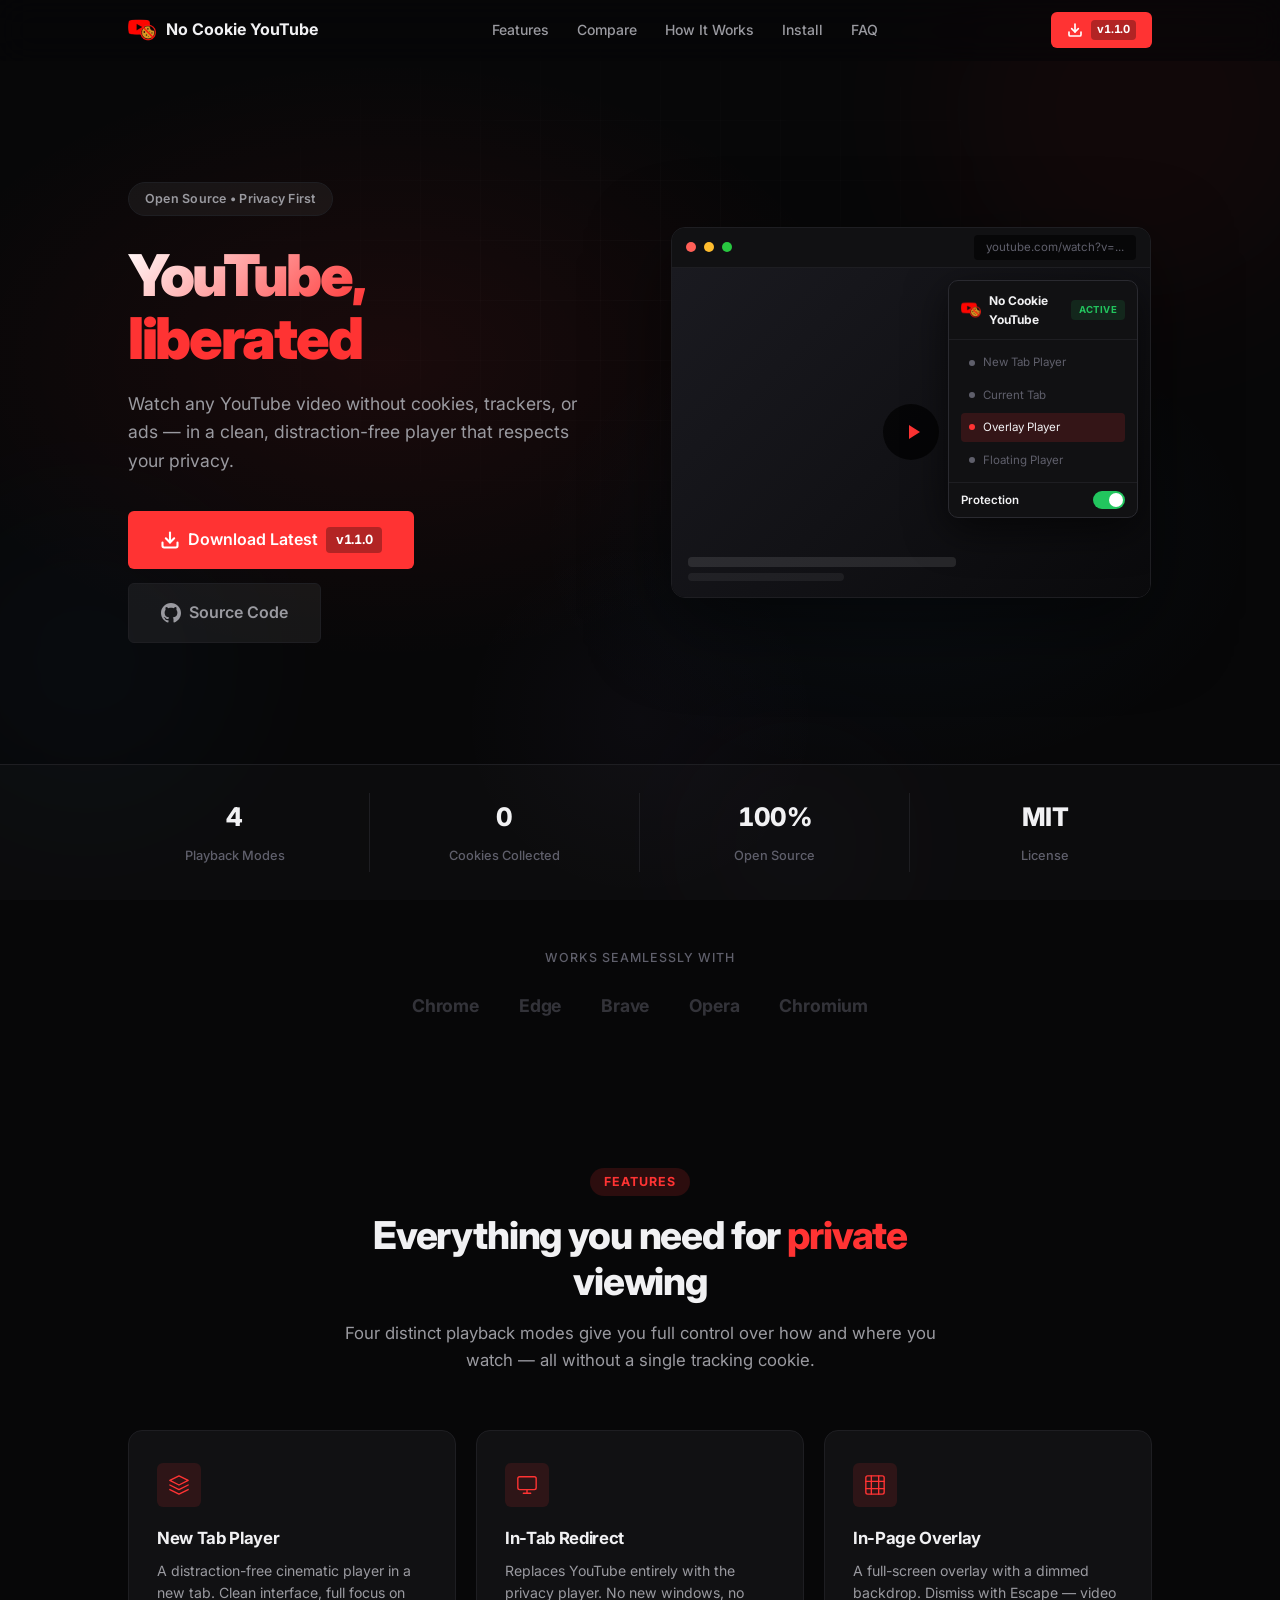
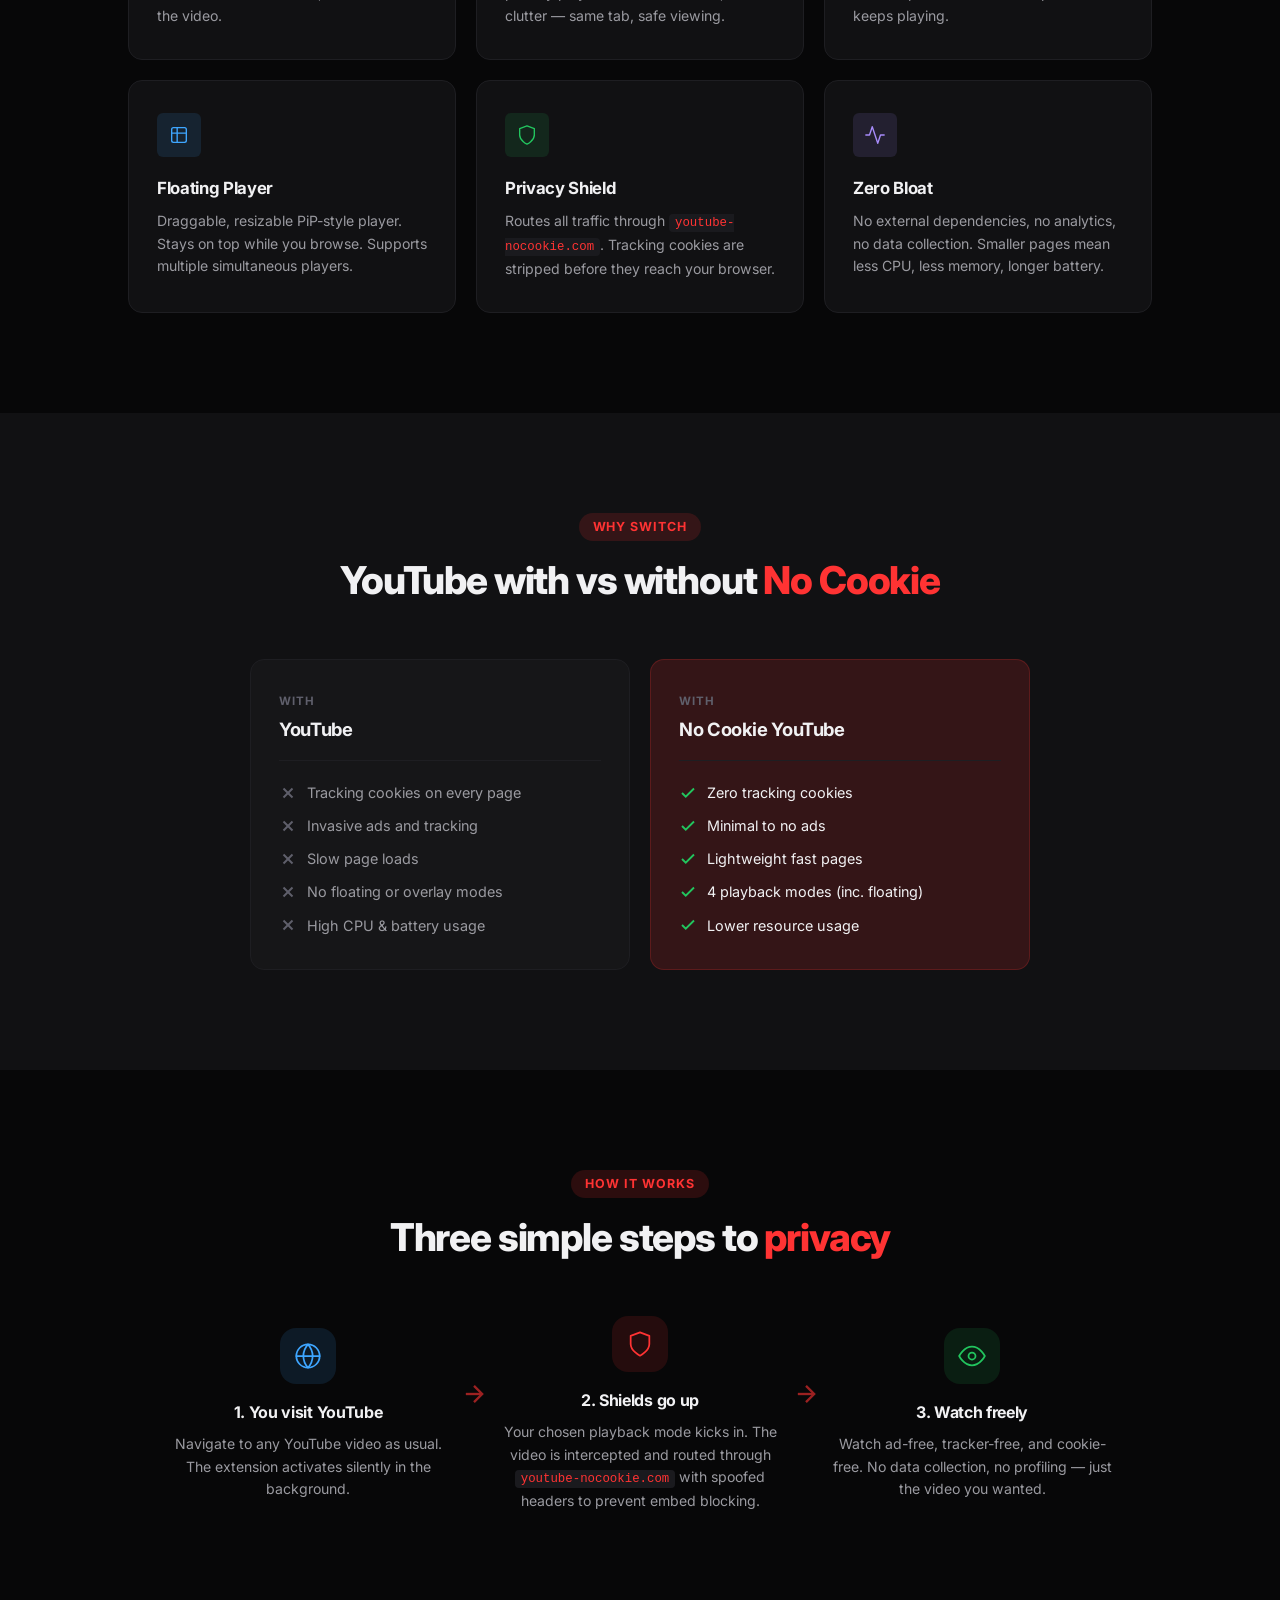
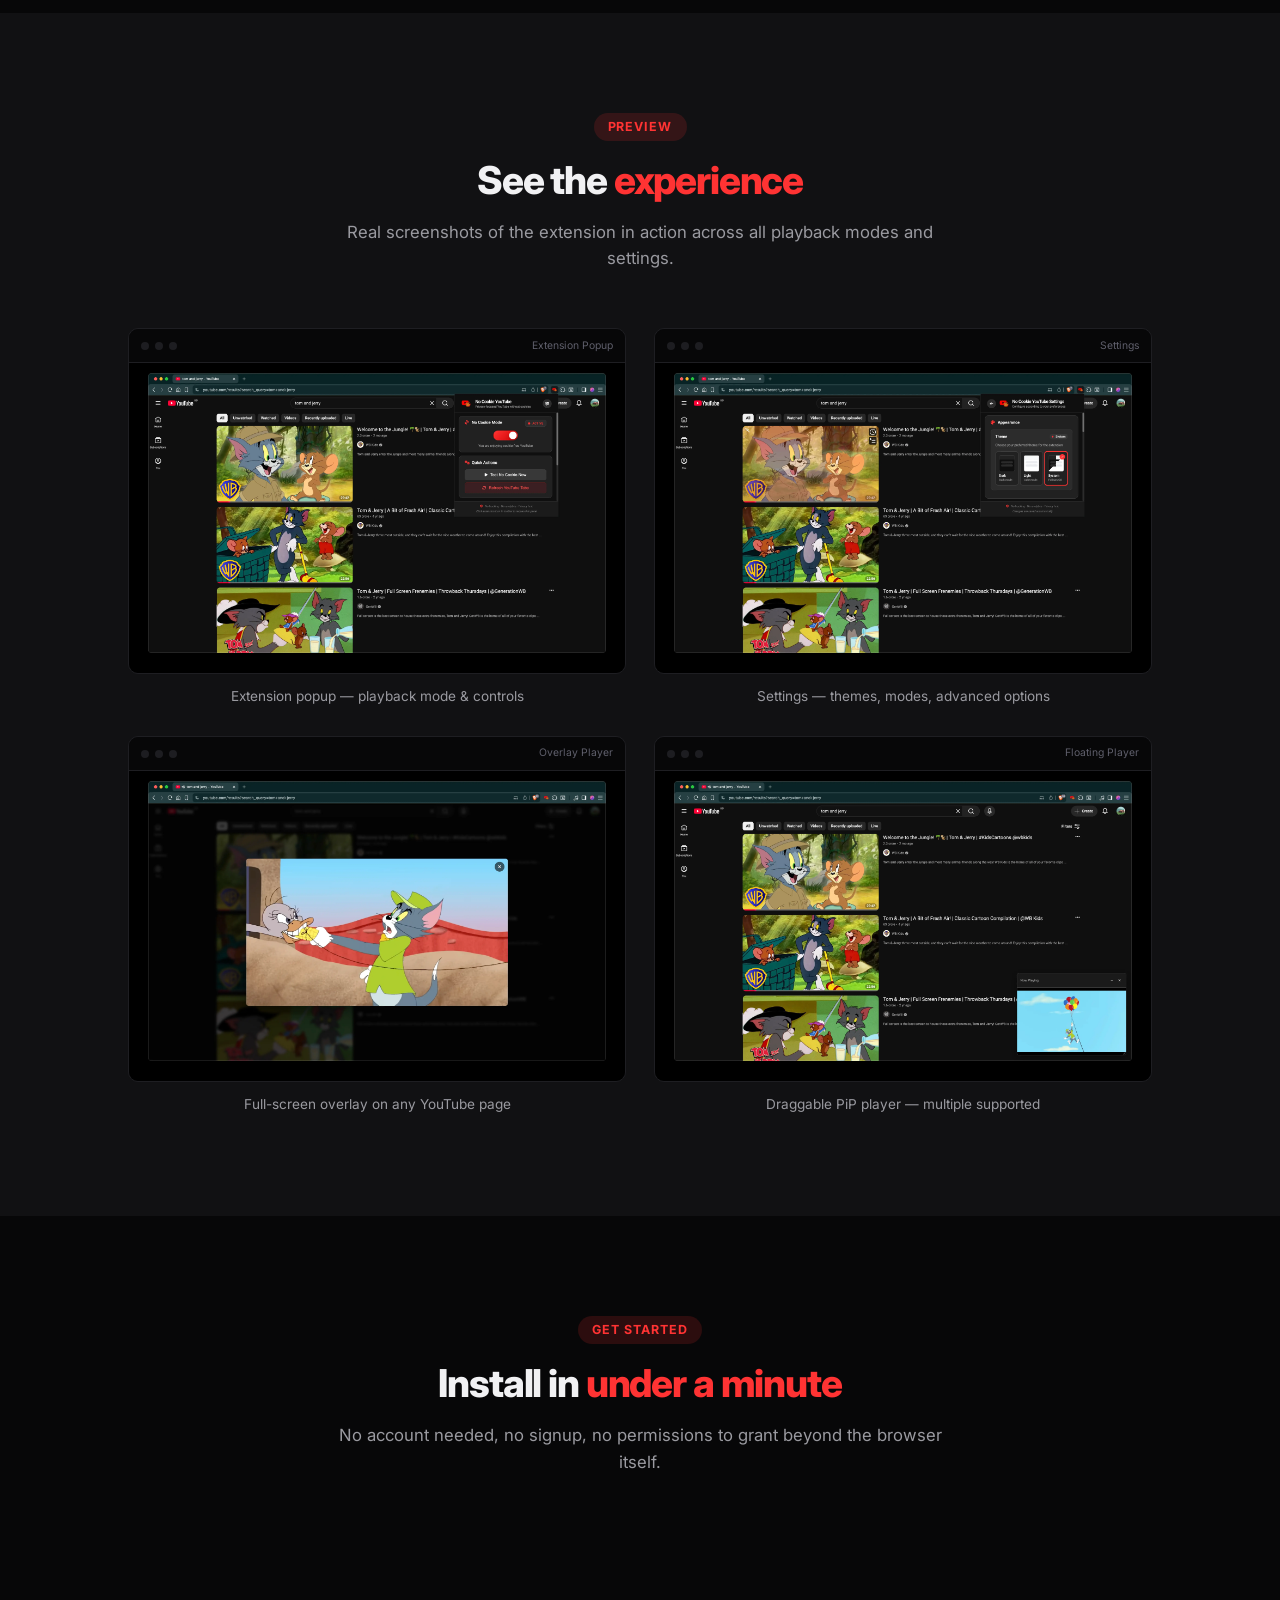
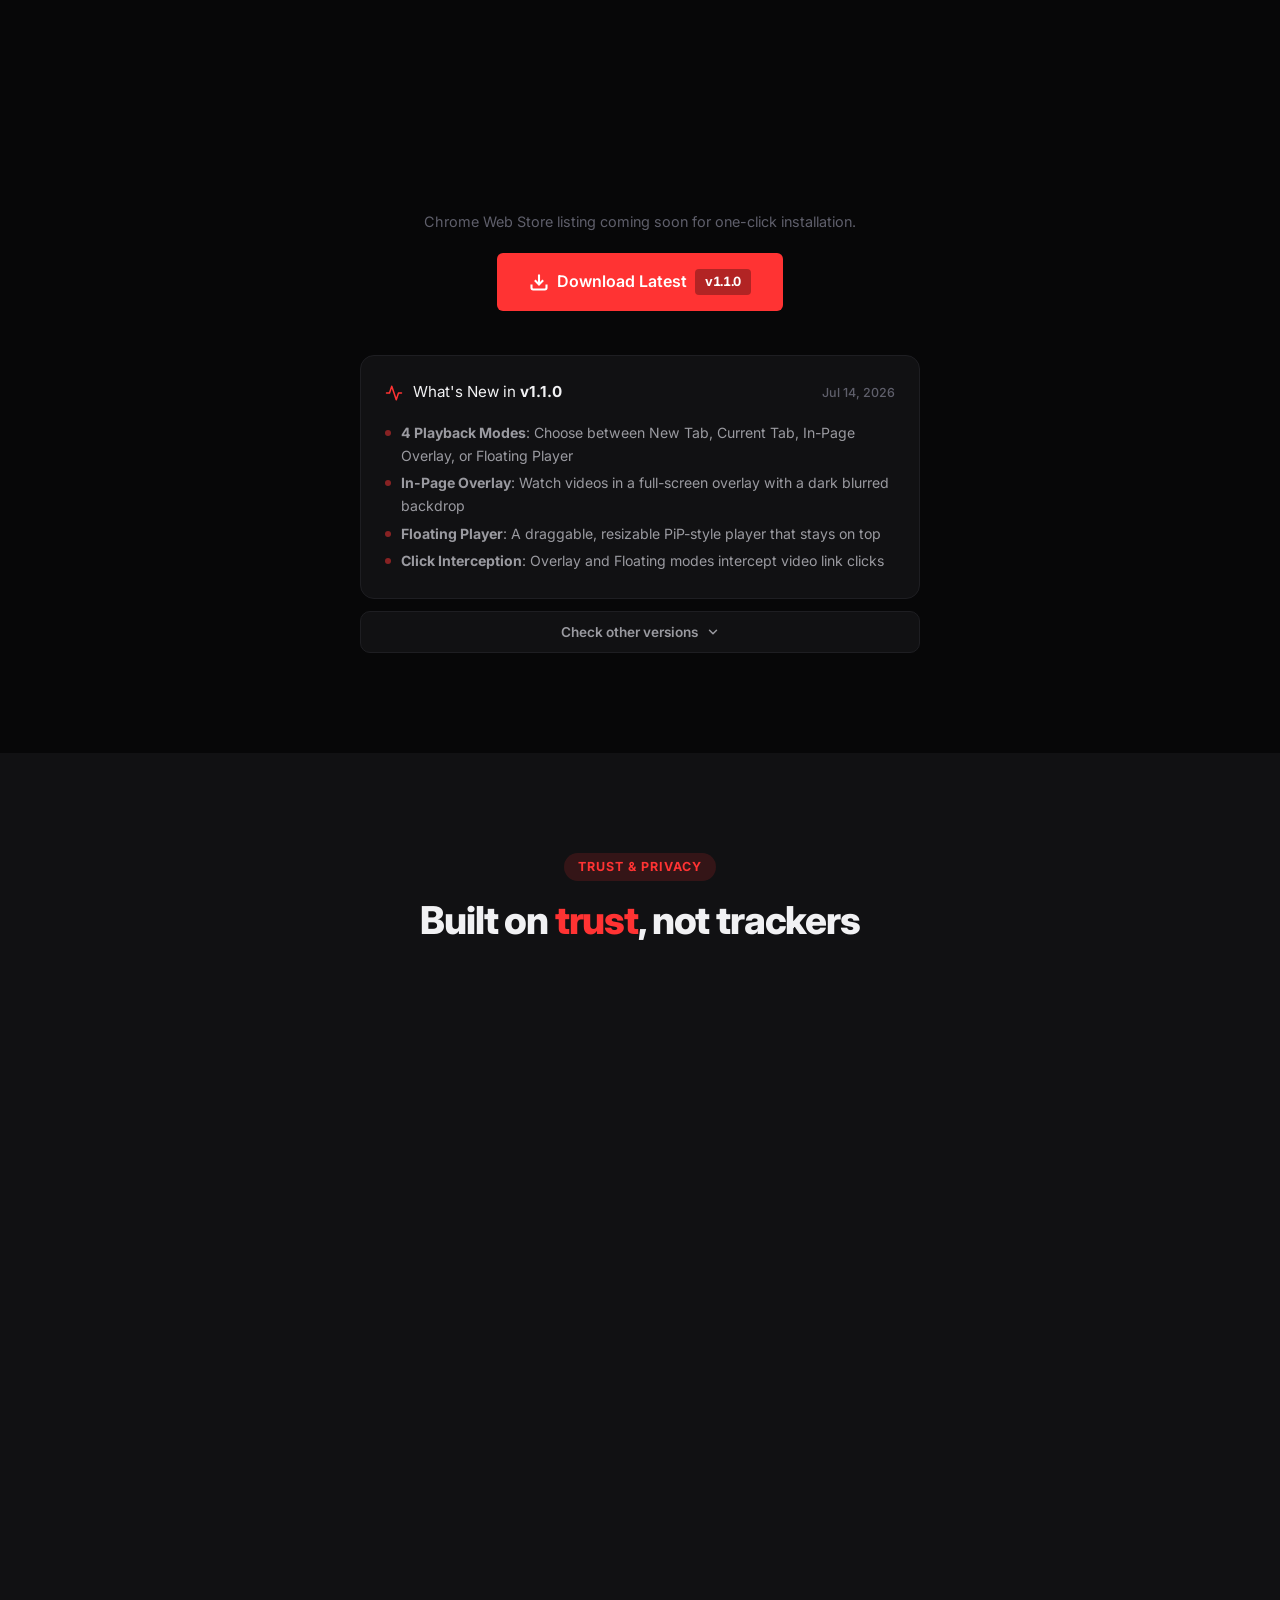
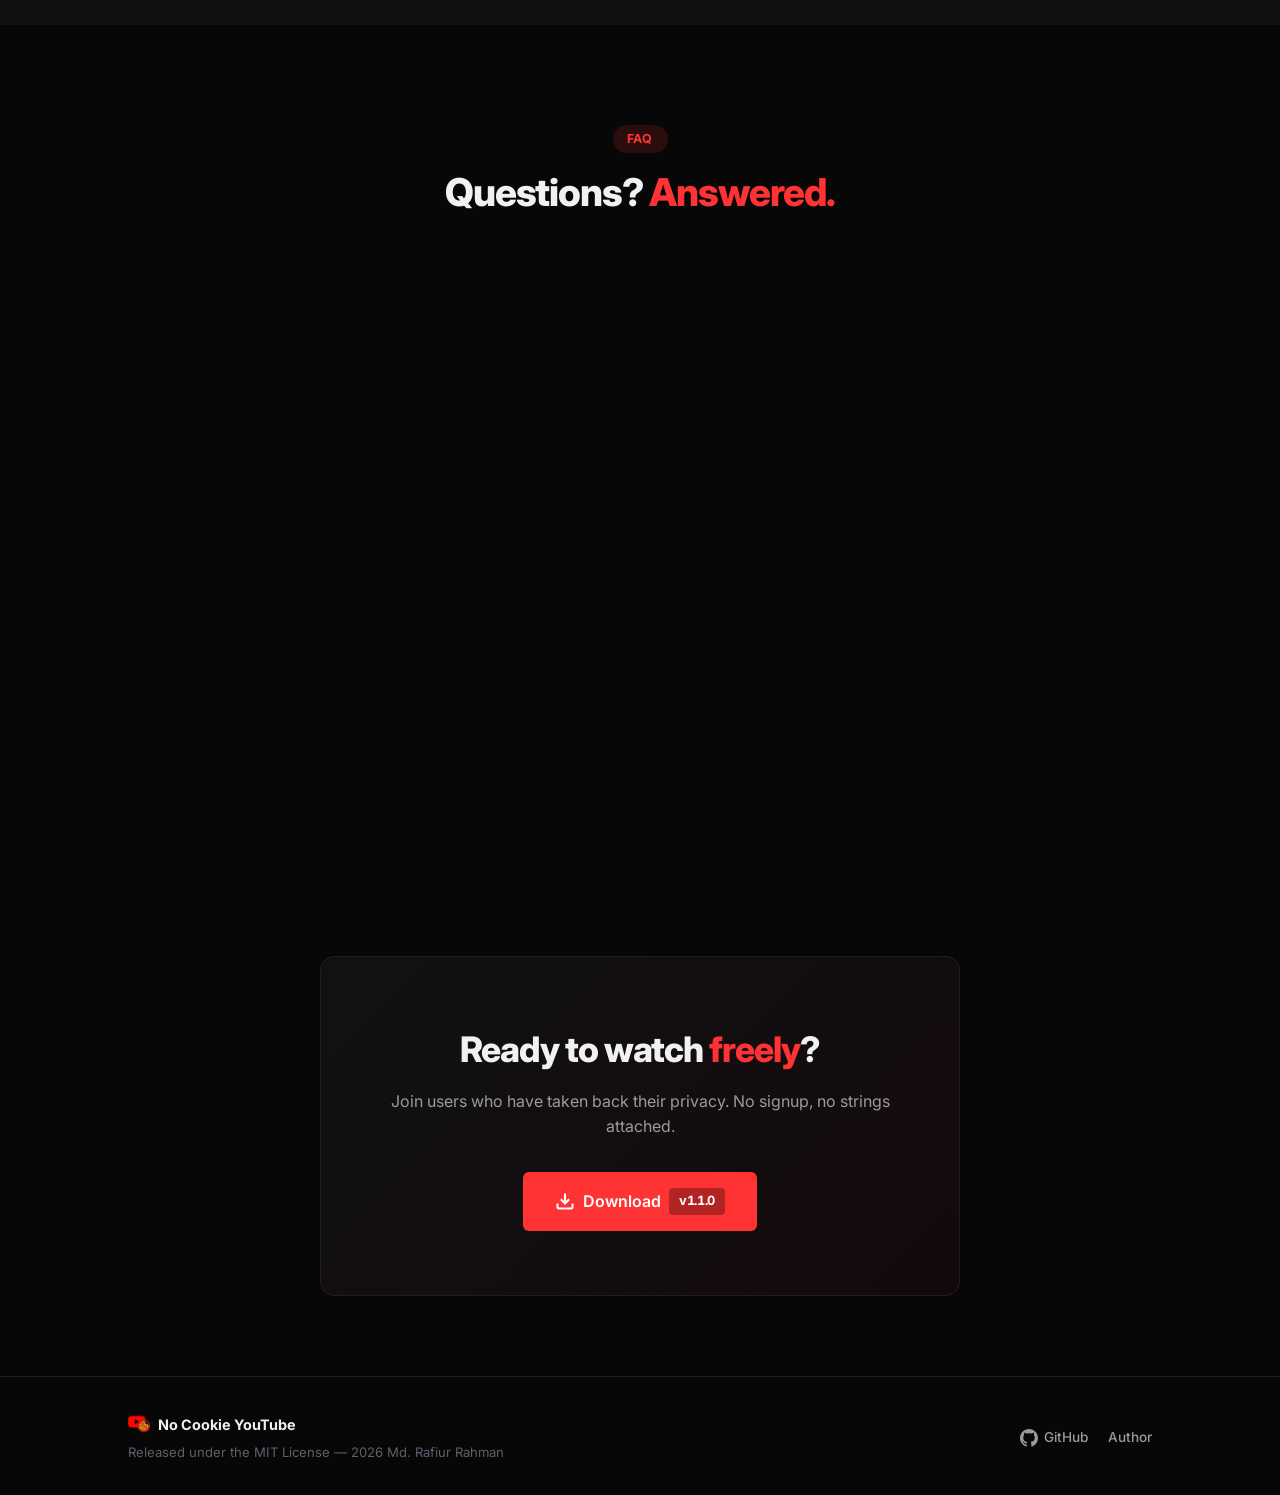
==== commit 32302158: "Fixed pages buges" ====
--- a/docs/index.html
+++ b/docs/index.html
@@ -221,8 +221,8 @@
         <div class="compare-grid fade-in">
           <div class="compare-card compare-before">
             <div class="compare-head">
-              <span class="compare-label">Without</span>
-              <h3>Regular YouTube</h3>
+              <span class="compare-label">With</span>
+              <h3>YouTube</h3>
             </div>
             <ul class="compare-list">
               <li class="compare-no"><svg viewBox="0 0 24 24" fill="none" stroke="currentColor" stroke-width="2.5"><line x1="18" y1="6" x2="6" y2="18"/><line x1="6" y1="6" x2="18" y2="18"/></svg> Tracking cookies on every page</li>
@@ -453,11 +453,11 @@
         <div class="faq-list fade-in">
           <details class="faq-item">
             <summary>Does this block all ads on YouTube?</summary>
-            <p>The extension primarily removes tracking cookies by serving videos through <code>youtube-nocookie.com</code>. This inherently eliminates many overlay and in-video ads, but it is <strong>not</strong> a dedicated ad blocker. For complete ad blocking, use alongside uBlock Origin.</p>
+            <p>The extension primarily removes tracking cookies by serving videos through <code>youtube-nocookie.com</code>. This inherently eliminates many overlay and in-video ads, but it is <strong>not</strong> a dedicated ad blocker.</p>
           </details>
           <details class="faq-item">
             <summary>Will my YouTube account work?</summary>
-            <p>When the extension is active, you will be logged out of your YouTube account because cookies are stripped. To use subscriptions or playlists, temporarily disable the extension via the toolbar icon.</p>
+            <p>Yes, but with limited functionality. While the extension is active, YouTube behaves as if you're signed out because account cookies are stripped from requests. Your account isn't actually logged out.</p>
           </details>
           <details class="faq-item">
             <summary>Does this extension collect my data?</summary>
--- a/docs/css/style.css
+++ b/docs/css/style.css
@@ -1427,10 +1427,37 @@
   opacity: 0.5;
 }
 
+.release-body h2 {
+  font-size: 1.05rem;
+  color: var(--text);
+  margin: 14px 0 6px;
+}
+
+.release-body h3 {
+  font-size: 1rem;
+  color: var(--text);
+  margin: 12px 0 6px;
+}
+
 .release-body h4 {
   font-size: 0.95rem;
   color: var(--text);
   margin: 12px 0 6px;
+}
+
+.release-body h5 {
+  font-size: 0.9rem;
+  color: var(--text);
+  margin: 10px 0 4px;
+}
+
+.release-body a {
+  color: var(--blue);
+  text-decoration: underline;
+}
+
+.release-body a:hover {
+  color: var(--accent);
 }
 
 .release-body code {
@@ -1629,10 +1656,37 @@
   opacity: 0.4;
 }
 
+.version-body h2 {
+  font-size: 1rem;
+  color: var(--text);
+  margin: 10px 0 4px;
+}
+
+.version-body h3 {
+  font-size: 0.95rem;
+  color: var(--text);
+  margin: 10px 0 4px;
+}
+
 .version-body h4 {
   font-size: 0.9rem;
   color: var(--text);
   margin: 8px 0 4px;
+}
+
+.version-body h5 {
+  font-size: 0.85rem;
+  color: var(--text);
+  margin: 8px 0 4px;
+}
+
+.version-body a {
+  color: var(--blue);
+  text-decoration: underline;
+}
+
+.version-body a:hover {
+  color: var(--accent);
 }
 
 .version-body code {
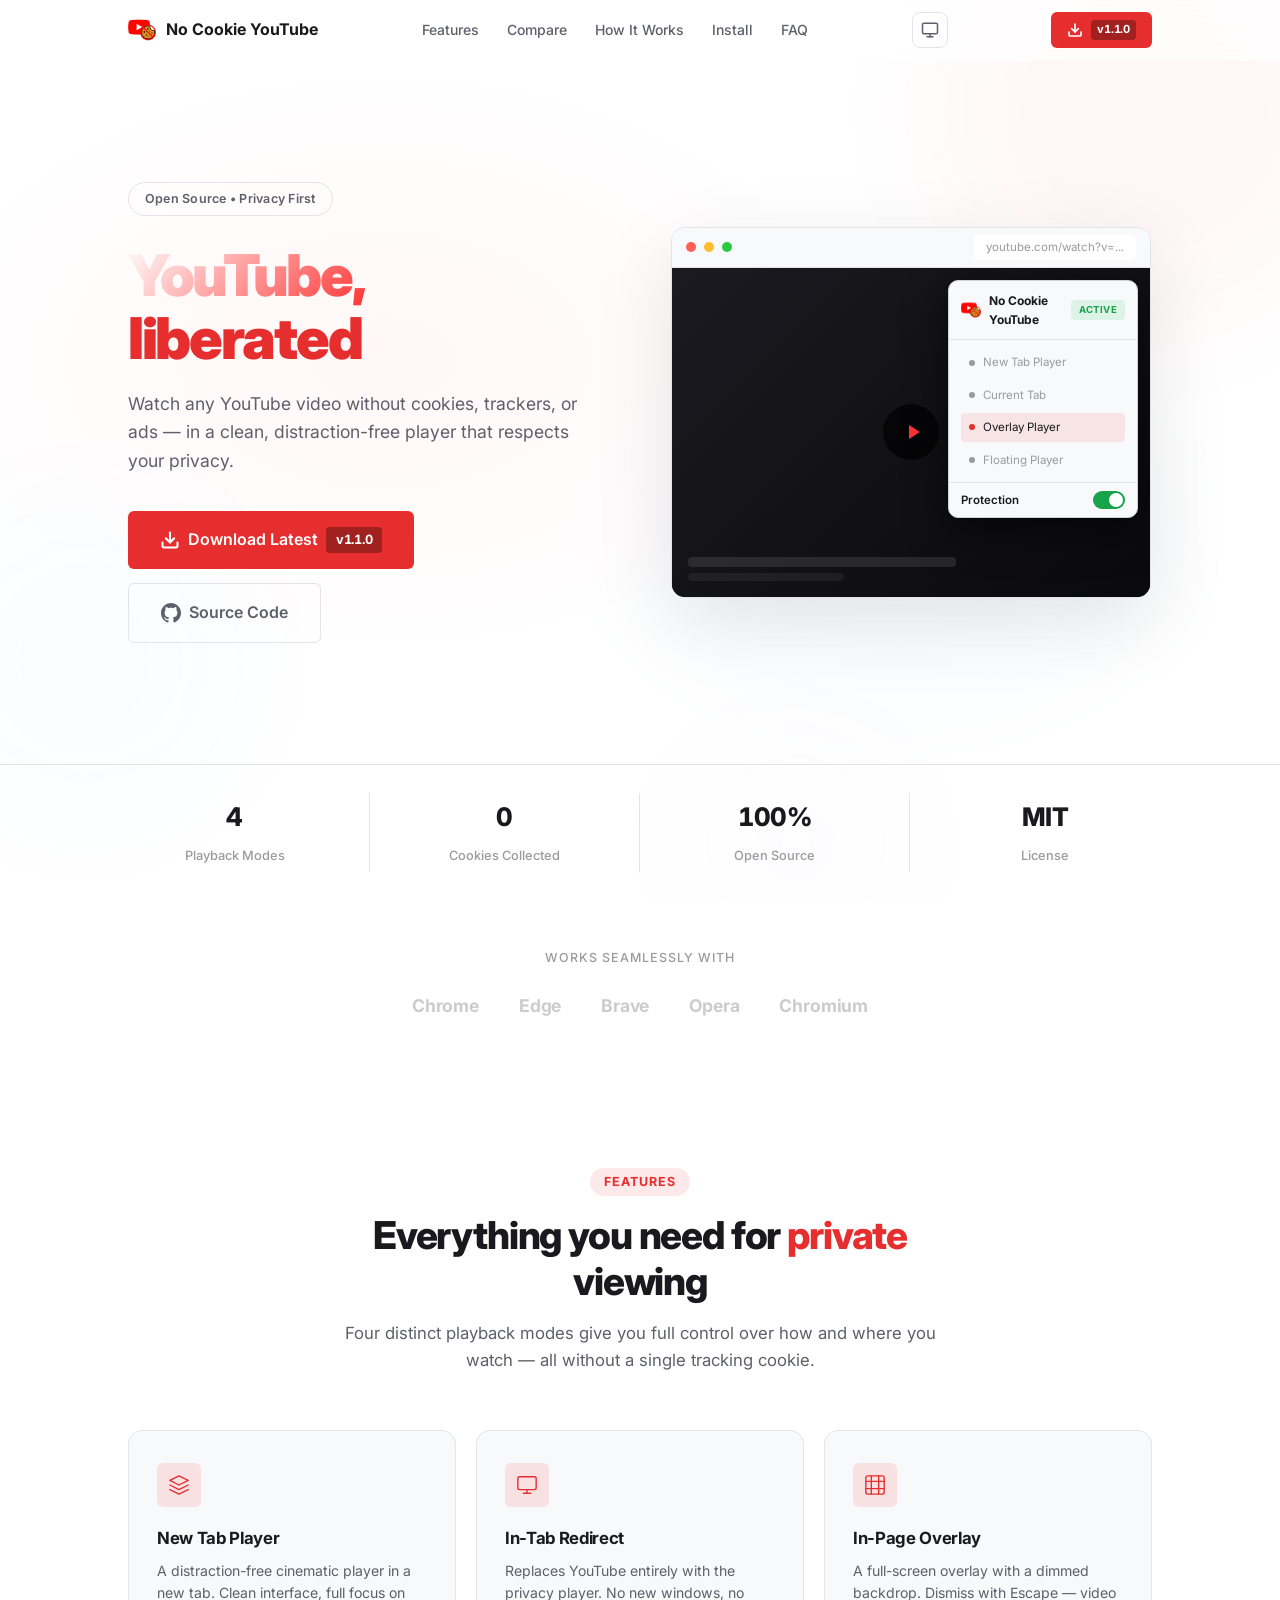
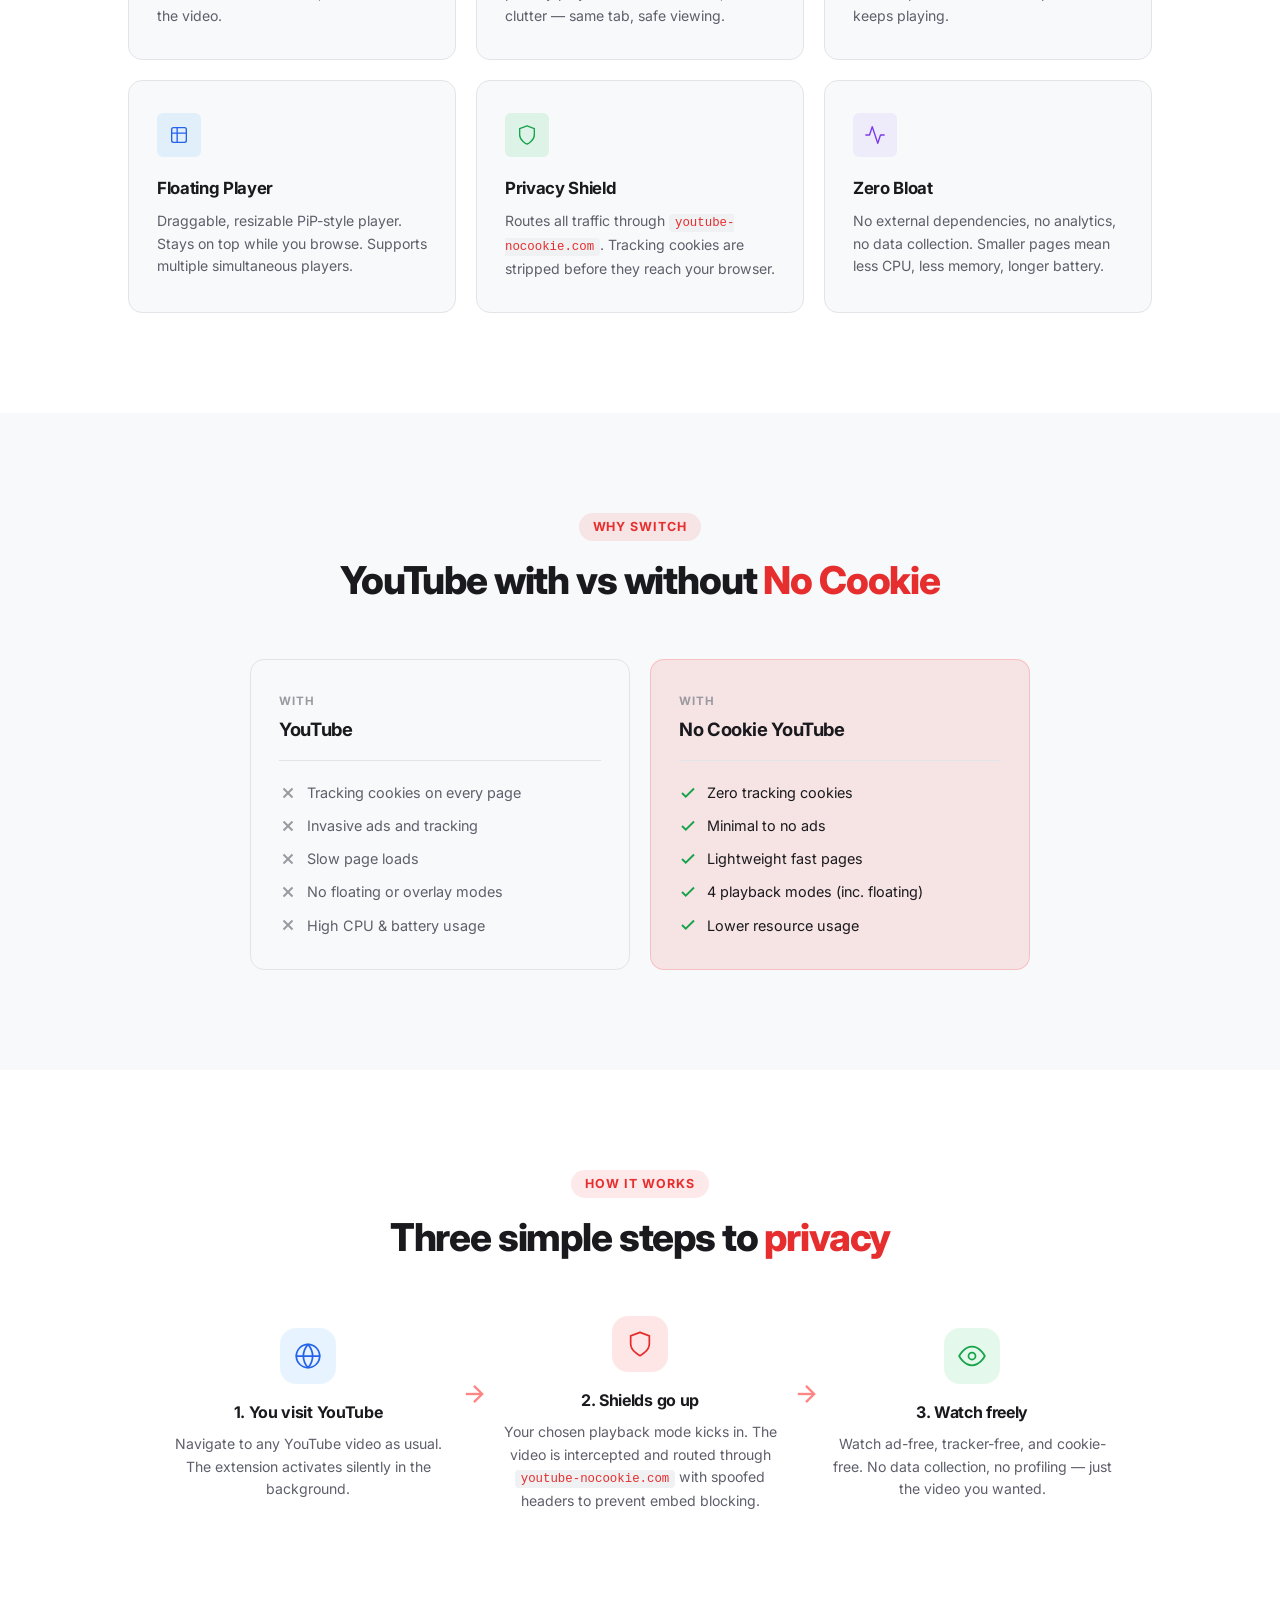
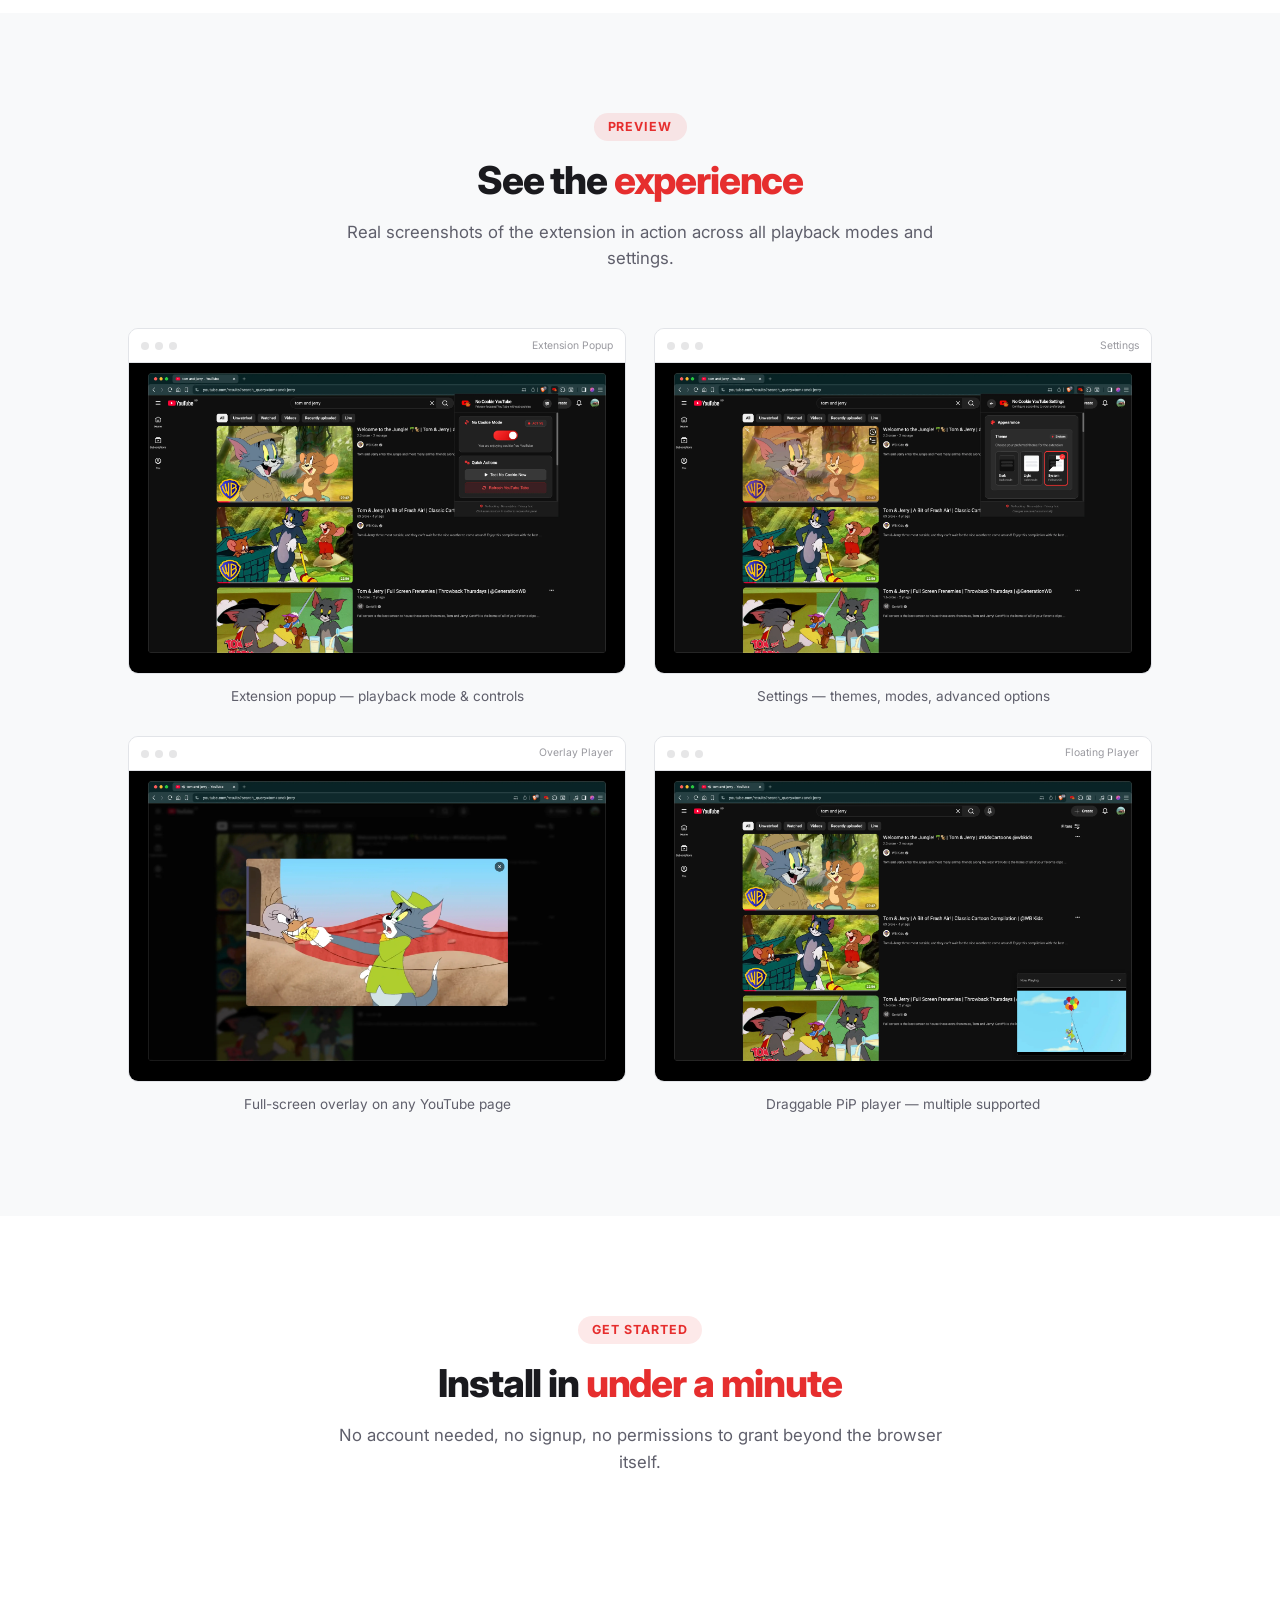
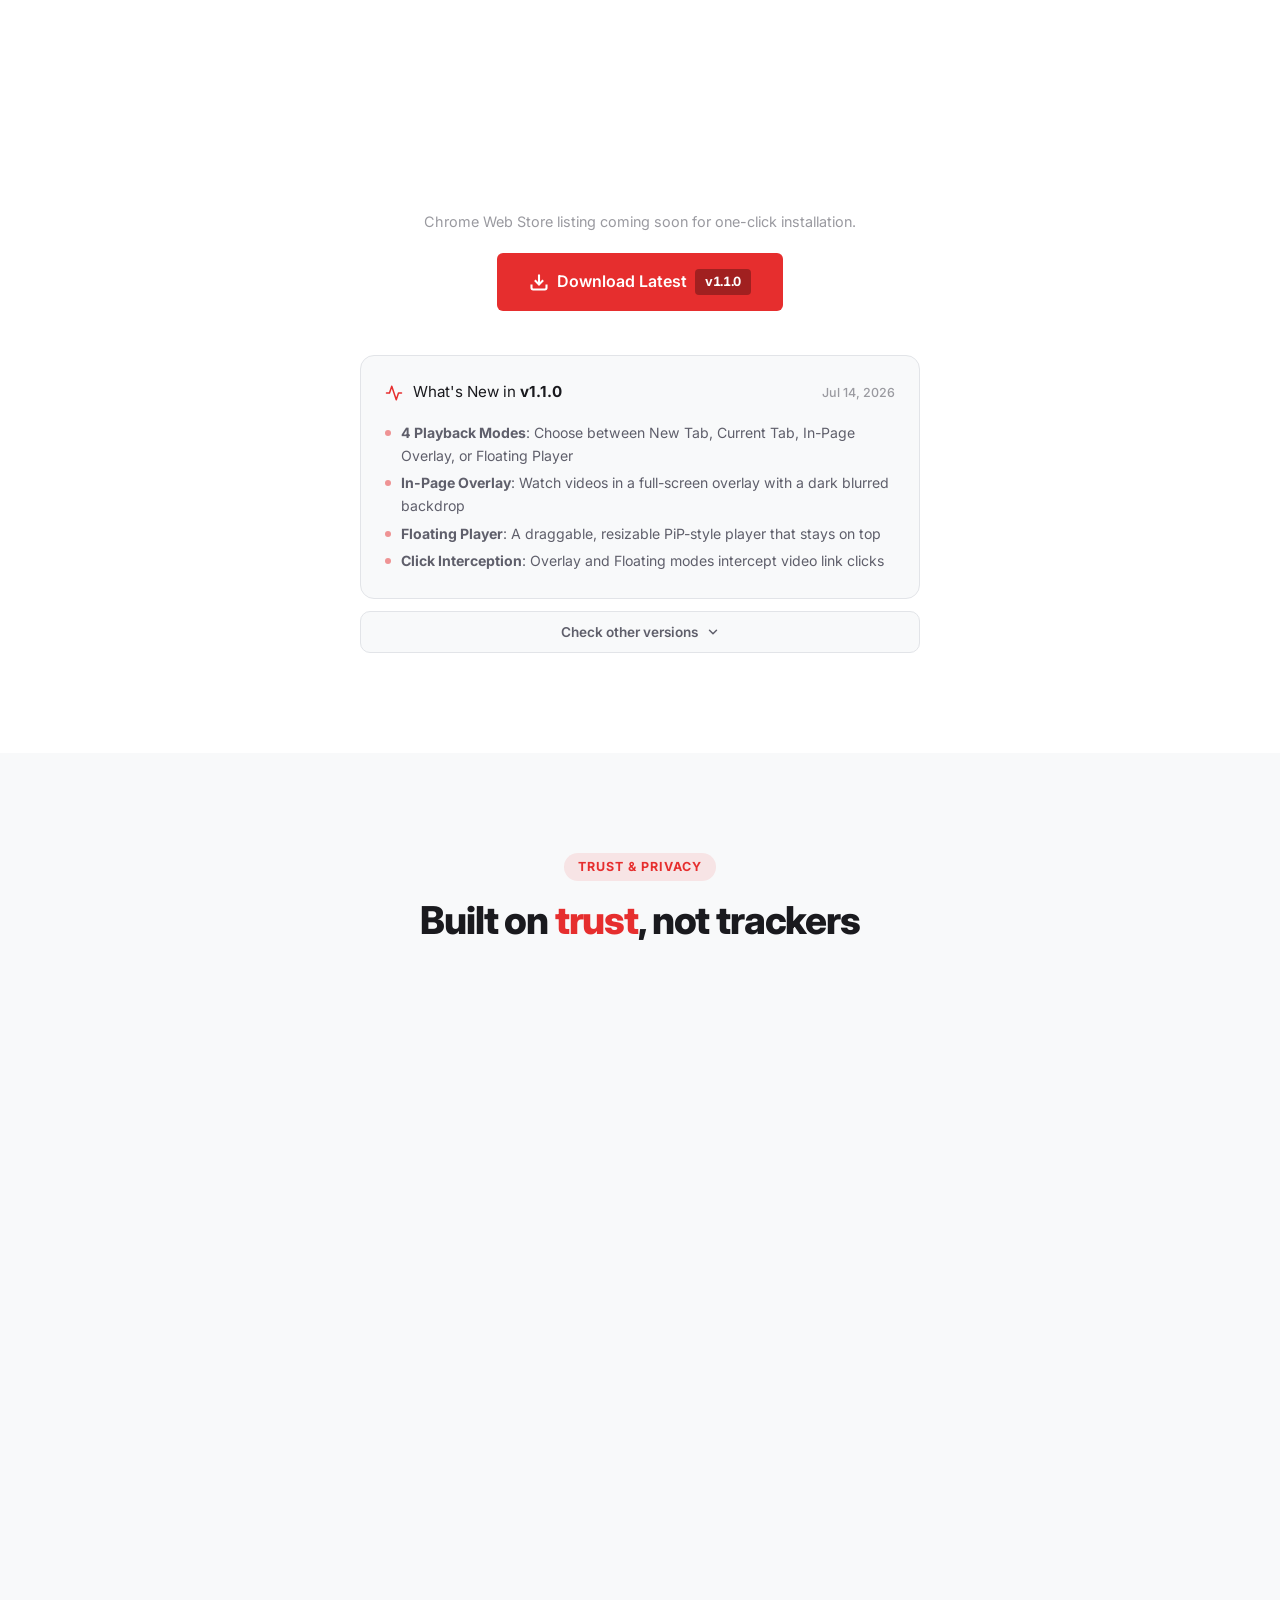
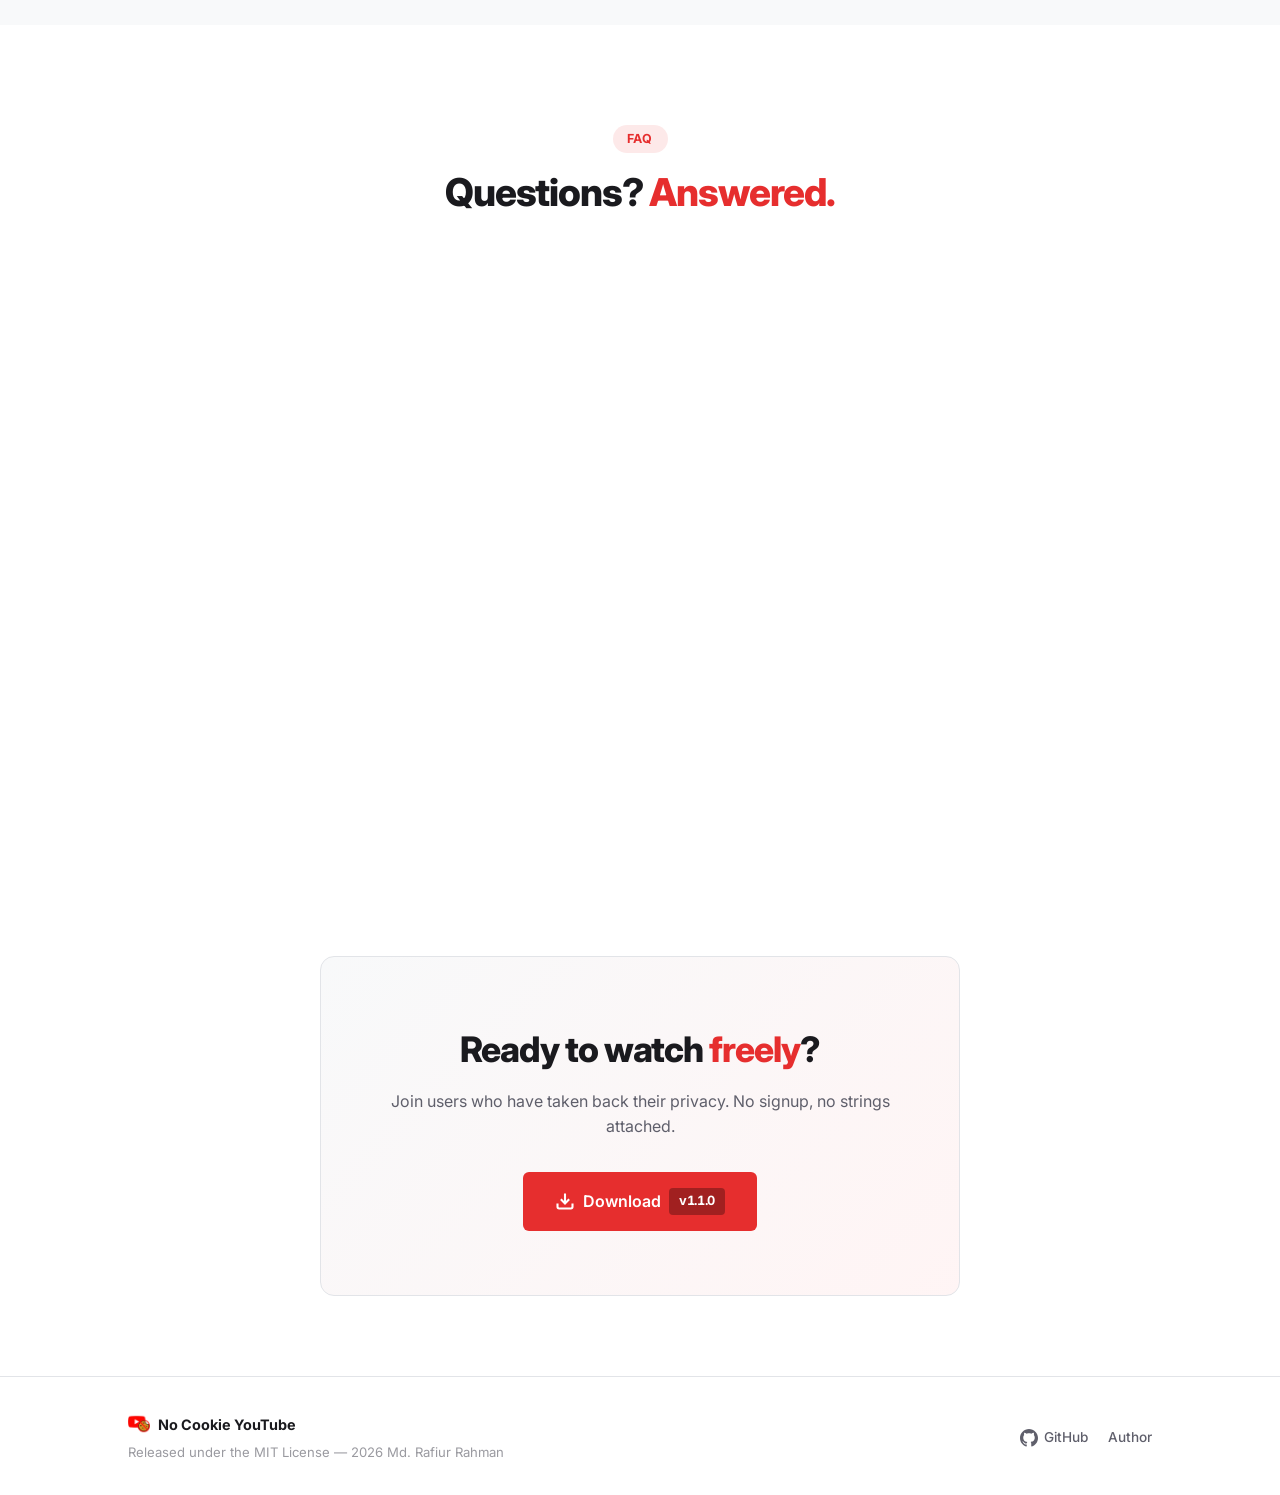
==== commit 11e1b55c: "Theme support added" ====
--- a/docs/index.html
+++ b/docs/index.html
@@ -9,6 +9,7 @@
   <link rel="preconnect" href="https://fonts.googleapis.com">
   <link rel="preconnect" href="https://fonts.gstatic.com" crossorigin>
   <link href="https://fonts.googleapis.com/css2?family=Inter:wght@400;500;600;700;800;900&display=swap" rel="stylesheet">
+  <script>!function(){var e=localStorage.getItem('theme')||'system';'system'===e&&(e=window.matchMedia('(prefers-color-scheme:dark)').matches?'dark':'light'),document.documentElement.setAttribute('data-theme',e)}()</script>
   <link rel="stylesheet" href="css/style.css">
 </head>
 <body>
@@ -27,6 +28,11 @@
         <li><a href="#install">Install</a></li>
         <li><a href="#faq">FAQ</a></li>
       </ul>
+      <button class="theme-toggle" id="theme-toggle" aria-label="Switch theme">
+        <svg class="theme-icon-sun" viewBox="0 0 24 24" fill="none" stroke="currentColor" stroke-width="2" stroke-linecap="round" stroke-linejoin="round"><circle cx="12" cy="12" r="5"/><line x1="12" y1="1" x2="12" y2="3"/><line x1="12" y1="21" x2="12" y2="23"/><line x1="4.22" y1="4.22" x2="5.64" y2="5.64"/><line x1="18.36" y1="18.36" x2="19.78" y2="19.78"/><line x1="1" y1="12" x2="3" y2="12"/><line x1="21" y1="12" x2="23" y2="12"/><line x1="4.22" y1="19.78" x2="5.64" y2="18.36"/><line x1="18.36" y1="5.64" x2="19.78" y2="4.22"/></svg>
+        <svg class="theme-icon-moon" viewBox="0 0 24 24" fill="none" stroke="currentColor" stroke-width="2" stroke-linecap="round" stroke-linejoin="round"><path d="M21 12.79A9 9 0 1 1 11.21 3 7 7 0 0 0 21 12.79z"/></svg>
+        <svg class="theme-icon-system" viewBox="0 0 24 24" fill="none" stroke="currentColor" stroke-width="2" stroke-linecap="round" stroke-linejoin="round"><rect x="2" y="3" width="20" height="14" rx="2"/><line x1="8" y1="21" x2="16" y2="21"/><line x1="12" y1="17" x2="12" y2="21"/></svg>
+      </button>
       <a id="nav-download" class="btn btn-primary btn-sm" href="https://github.com/rr-uchchash360/No-Cookie-YouTube/archive/refs/heads/main.zip">
         <svg width="16" height="16" viewBox="0 0 24 24" fill="none" stroke="currentColor" stroke-width="2.5" stroke-linecap="round" stroke-linejoin="round"><path d="M21 15v4a2 2 0 0 1-2 2H5a2 2 0 0 1-2-2v-4"/><polyline points="7 10 12 15 17 10"/><line x1="12" y1="15" x2="12" y2="3"/></svg>
         <span class="btn-badge" id="nav-version"></span>
--- a/docs/css/style.css
+++ b/docs/css/style.css
@@ -29,6 +29,43 @@
   --radius-sm: 10px;
   --radius-xs: 6px;
   --transition: 0.25s cubic-bezier(0.4, 0, 0.2, 1);
+  --nav-bg: rgba(7, 7, 8, 0.7);
+  --nav-bg-scrolled: rgba(7, 7, 8, 0.92);
+}
+
+[data-theme="light"] {
+  --bg: #ffffff;
+  --surface: #f8f9fa;
+  --surface-hover: #f0f1f3;
+  --border: #e2e4e8;
+  --border-light: #d0d2d6;
+  --accent: #e62e2e;
+  --accent-dim: rgba(230, 46, 46, 0.1);
+  --accent-hover: #cc2929;
+  --blue: #2563eb;
+  --green: #16a34a;
+  --purple: #7c3aed;
+  --orange: #ea580c;
+  --text: #1a1a1e;
+  --text-secondary: #5f5f6b;
+  --text-muted: #9a9aa0;
+  --nav-bg: rgba(255, 255, 255, 0.7);
+  --nav-bg-scrolled: rgba(255, 255, 255, 0.92);
+}
+
+[data-theme="light"] .hero-grid {
+  mask-image: radial-gradient(ellipse 800px 500px at 50% 30%, black, transparent 50%);
+  -webkit-mask-image: radial-gradient(ellipse 800px 500px at 50% 30%, black, transparent 50%);
+}
+
+[data-theme="light"] .browser-mockup {
+  box-shadow: 0 24px 80px rgba(0, 0, 0, 0.1);
+}
+
+[data-theme="light"] .hero-gradient {
+  background:
+    radial-gradient(ellipse 800px 500px at 30% 40%, rgba(255, 51, 51, 0.04), transparent 60%),
+    radial-gradient(ellipse 600px 400px at 70% 60%, rgba(37, 99, 235, 0.03), transparent 60%);
 }
 
 html {
@@ -90,7 +127,7 @@
   left: 0;
   right: 0;
   z-index: 100;
-  background: rgba(7, 7, 8, 0.7);
+  background: var(--nav-bg);
   backdrop-filter: blur(16px) saturate(180%);
   -webkit-backdrop-filter: blur(16px) saturate(180%);
   border-bottom: 1px solid transparent;
@@ -99,7 +136,7 @@
 
 .nav.scrolled {
   border-bottom-color: var(--border);
-  background: rgba(7, 7, 8, 0.92);
+  background: var(--nav-bg-scrolled);
 }
 
 .nav-inner {
@@ -167,6 +204,48 @@
   background: var(--text);
   border-radius: 2px;
   transition: var(--transition);
+}
+
+.theme-toggle {
+  display: flex;
+  align-items: center;
+  justify-content: center;
+  width: 36px;
+  height: 36px;
+  background: none;
+  border: 1px solid var(--border);
+  border-radius: 8px;
+  color: var(--text-secondary);
+  cursor: pointer;
+  transition: all var(--transition);
+  font-family: inherit;
+  flex-shrink: 0;
+}
+.theme-toggle:hover {
+  border-color: var(--border-light);
+  color: var(--text);
+  background: rgba(255, 255, 255, 0.04);
+}
+[data-theme="light"] .theme-toggle:hover {
+  background: rgba(0, 0, 0, 0.04);
+}
+.theme-toggle svg {
+  width: 18px;
+  height: 18px;
+}
+
+.theme-toggle[data-pref="dark"] .theme-icon-sun,
+.theme-toggle[data-pref="light"] .theme-icon-moon,
+.theme-toggle[data-pref="system"] .theme-icon-system {
+  display: block;
+}
+.theme-toggle[data-pref="dark"] .theme-icon-moon,
+.theme-toggle[data-pref="dark"] .theme-icon-system,
+.theme-toggle[data-pref="light"] .theme-icon-sun,
+.theme-toggle[data-pref="light"] .theme-icon-system,
+.theme-toggle[data-pref="system"] .theme-icon-sun,
+.theme-toggle[data-pref="system"] .theme-icon-moon {
+  display: none;
 }
 
 /* =========================================================================
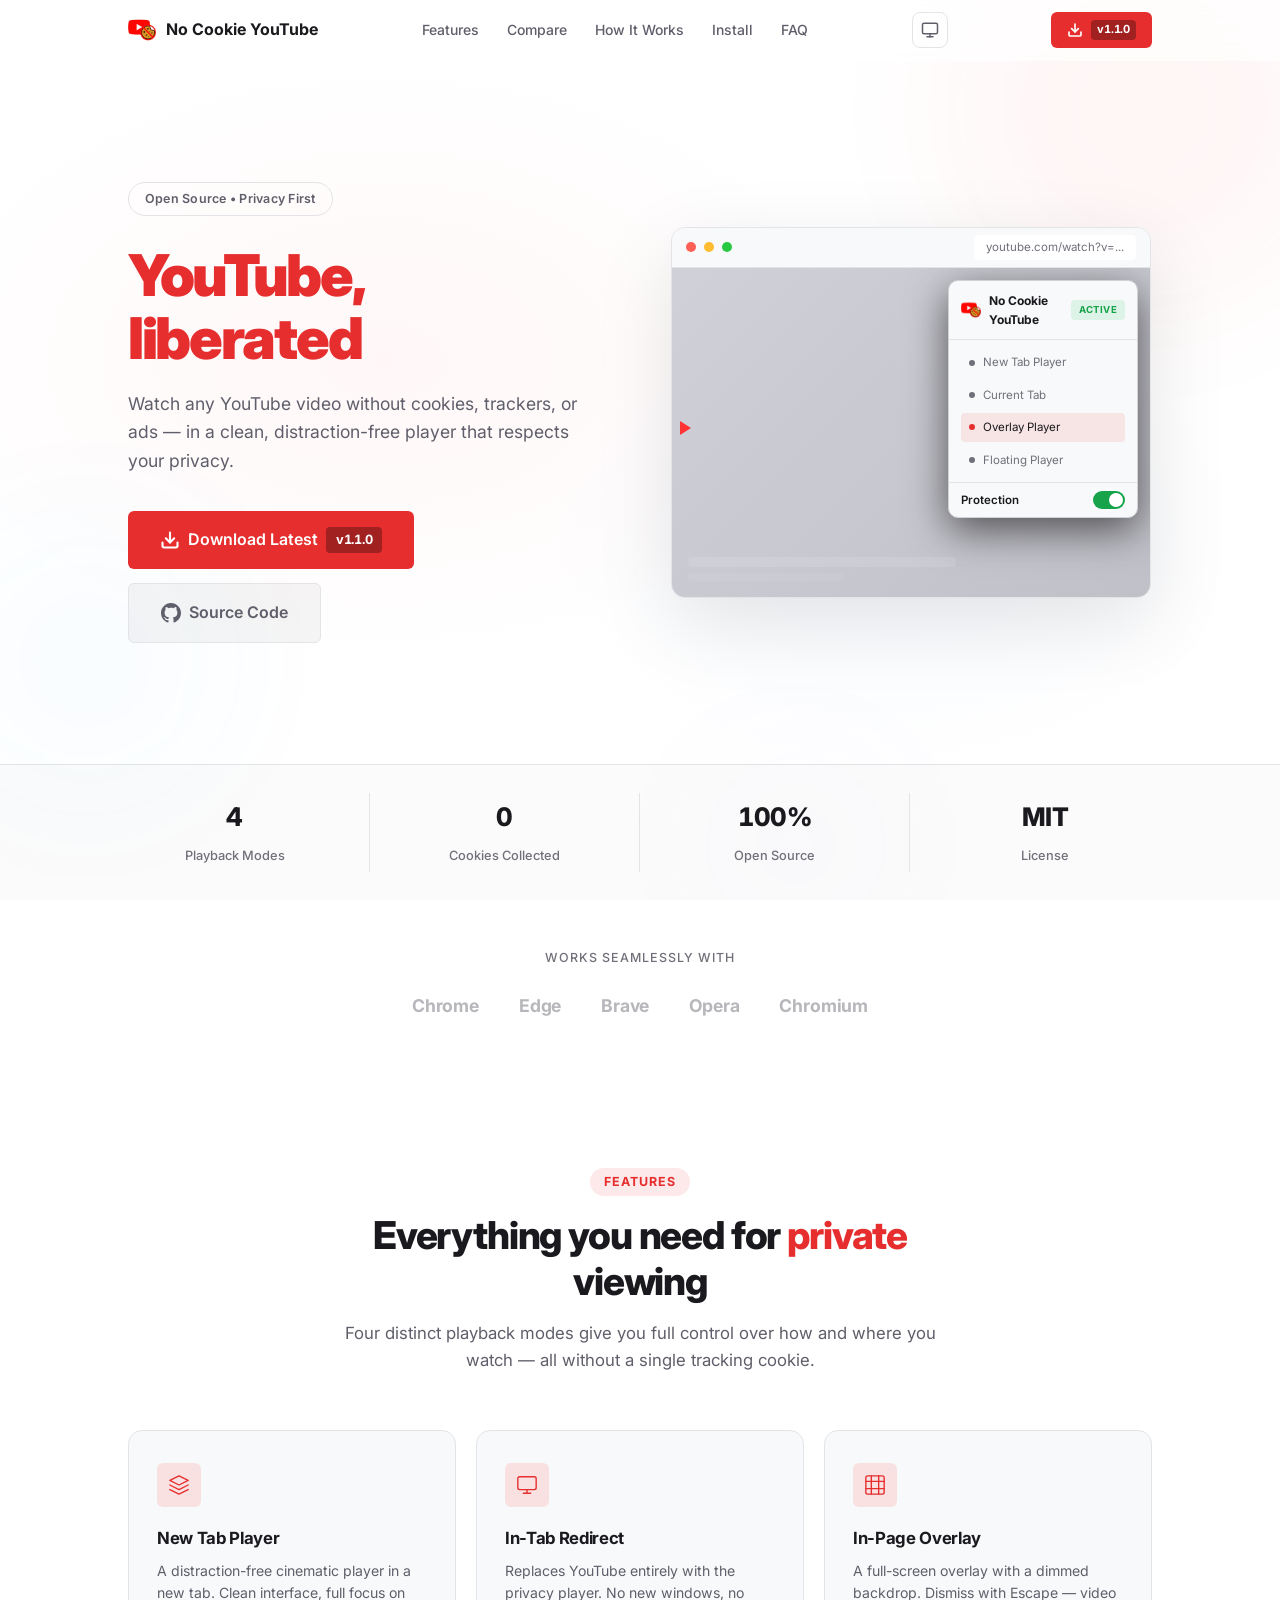
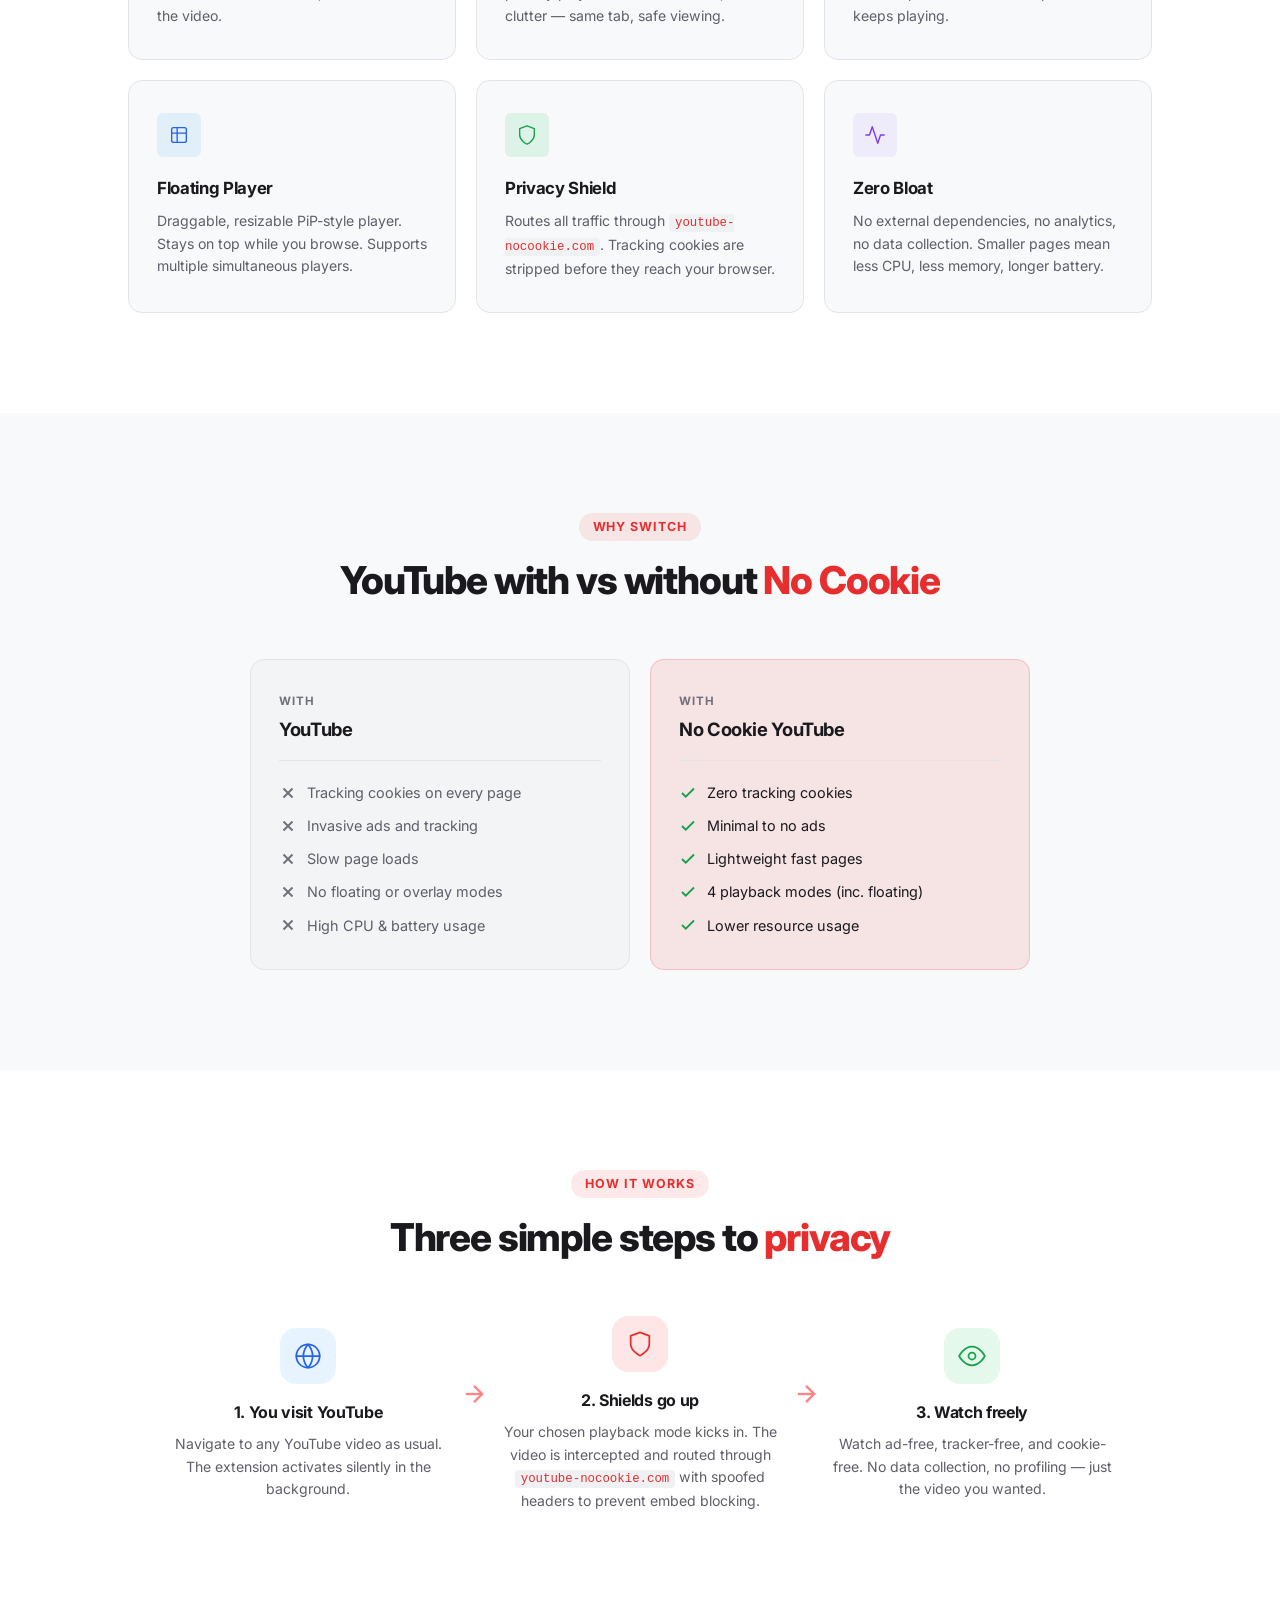
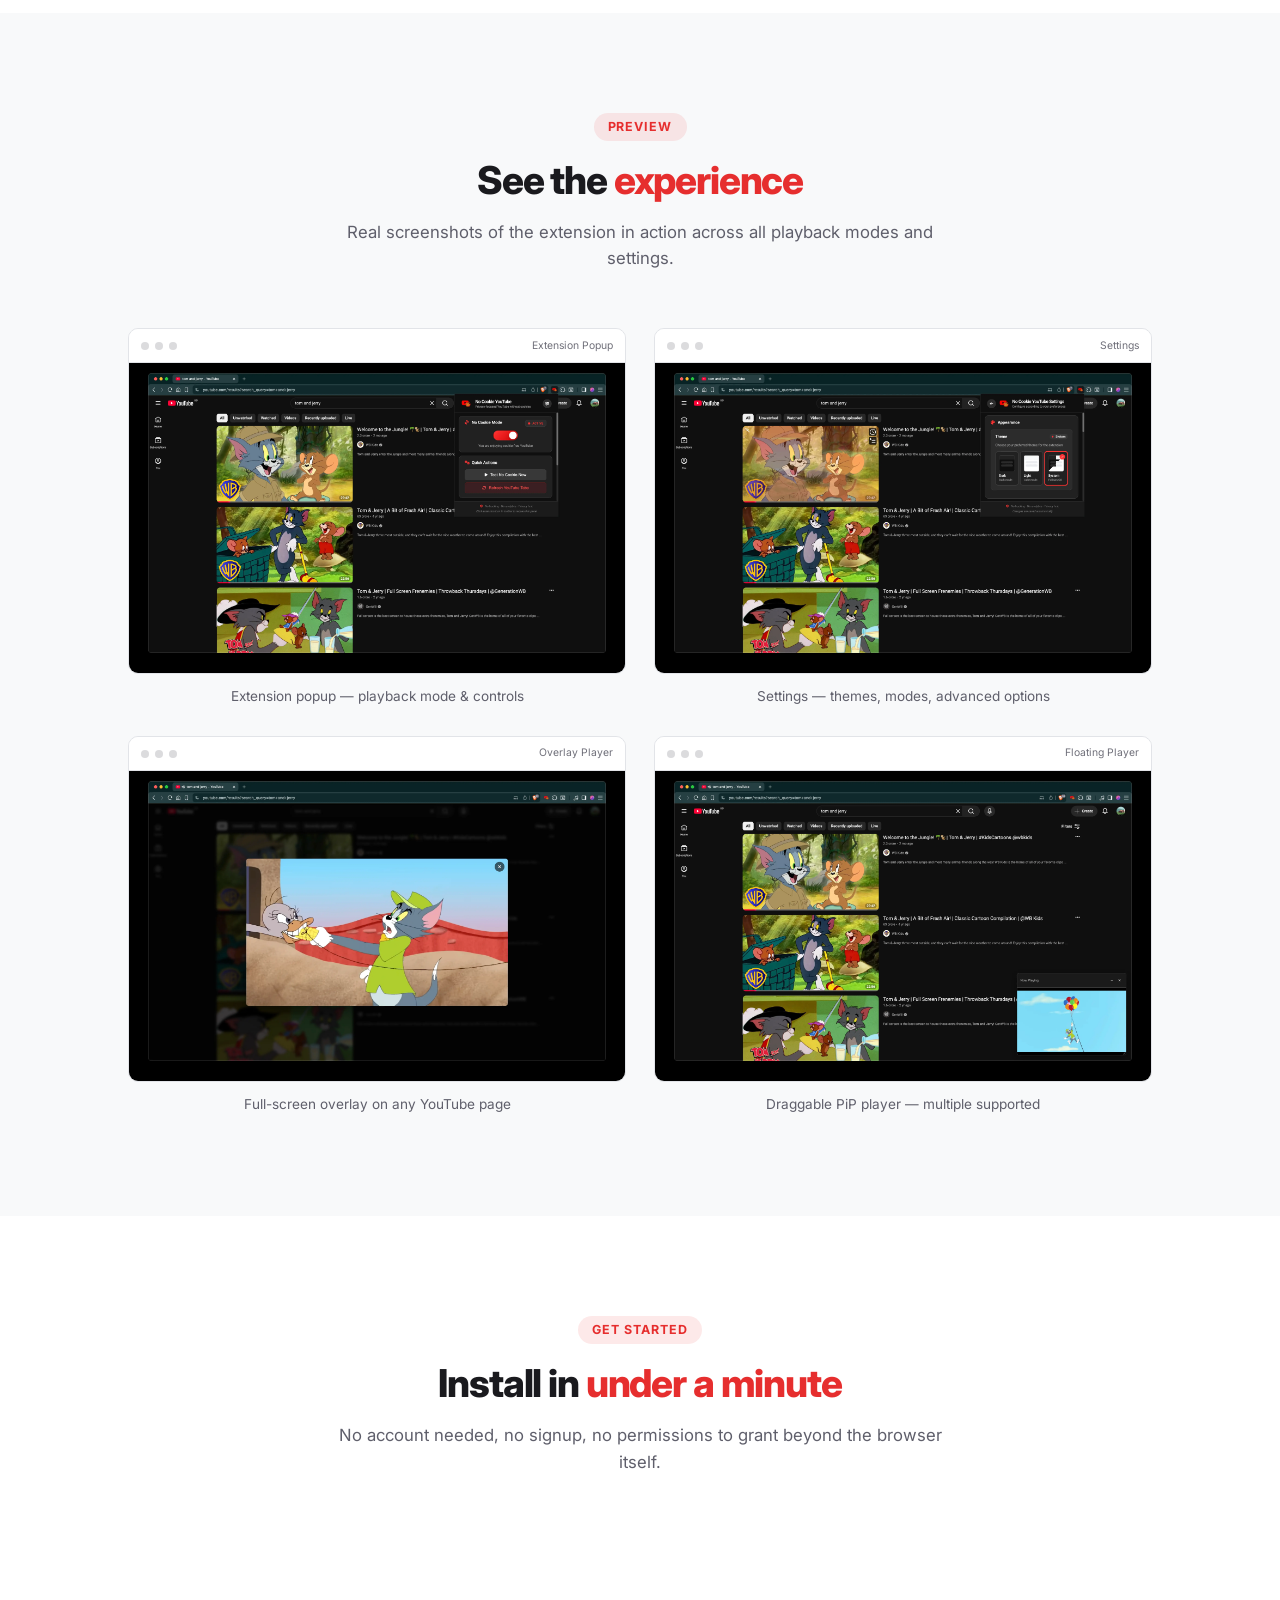
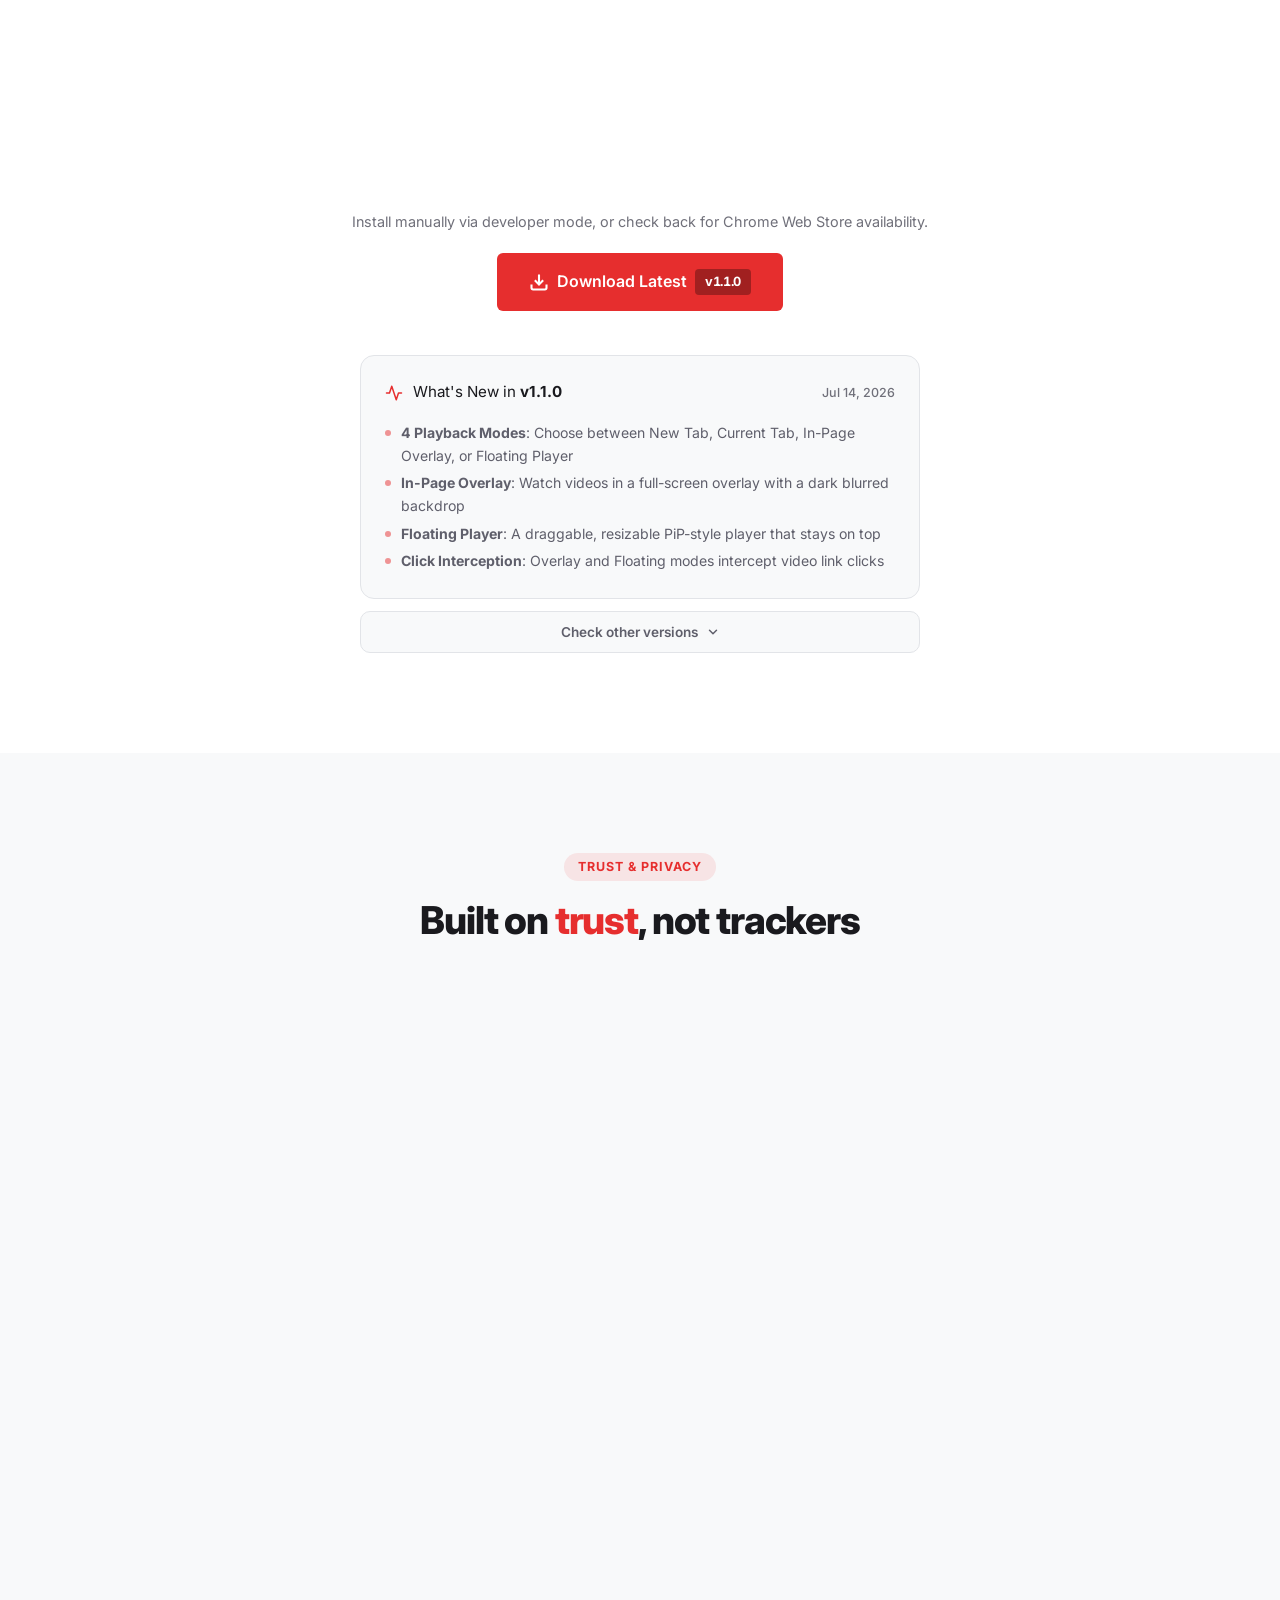
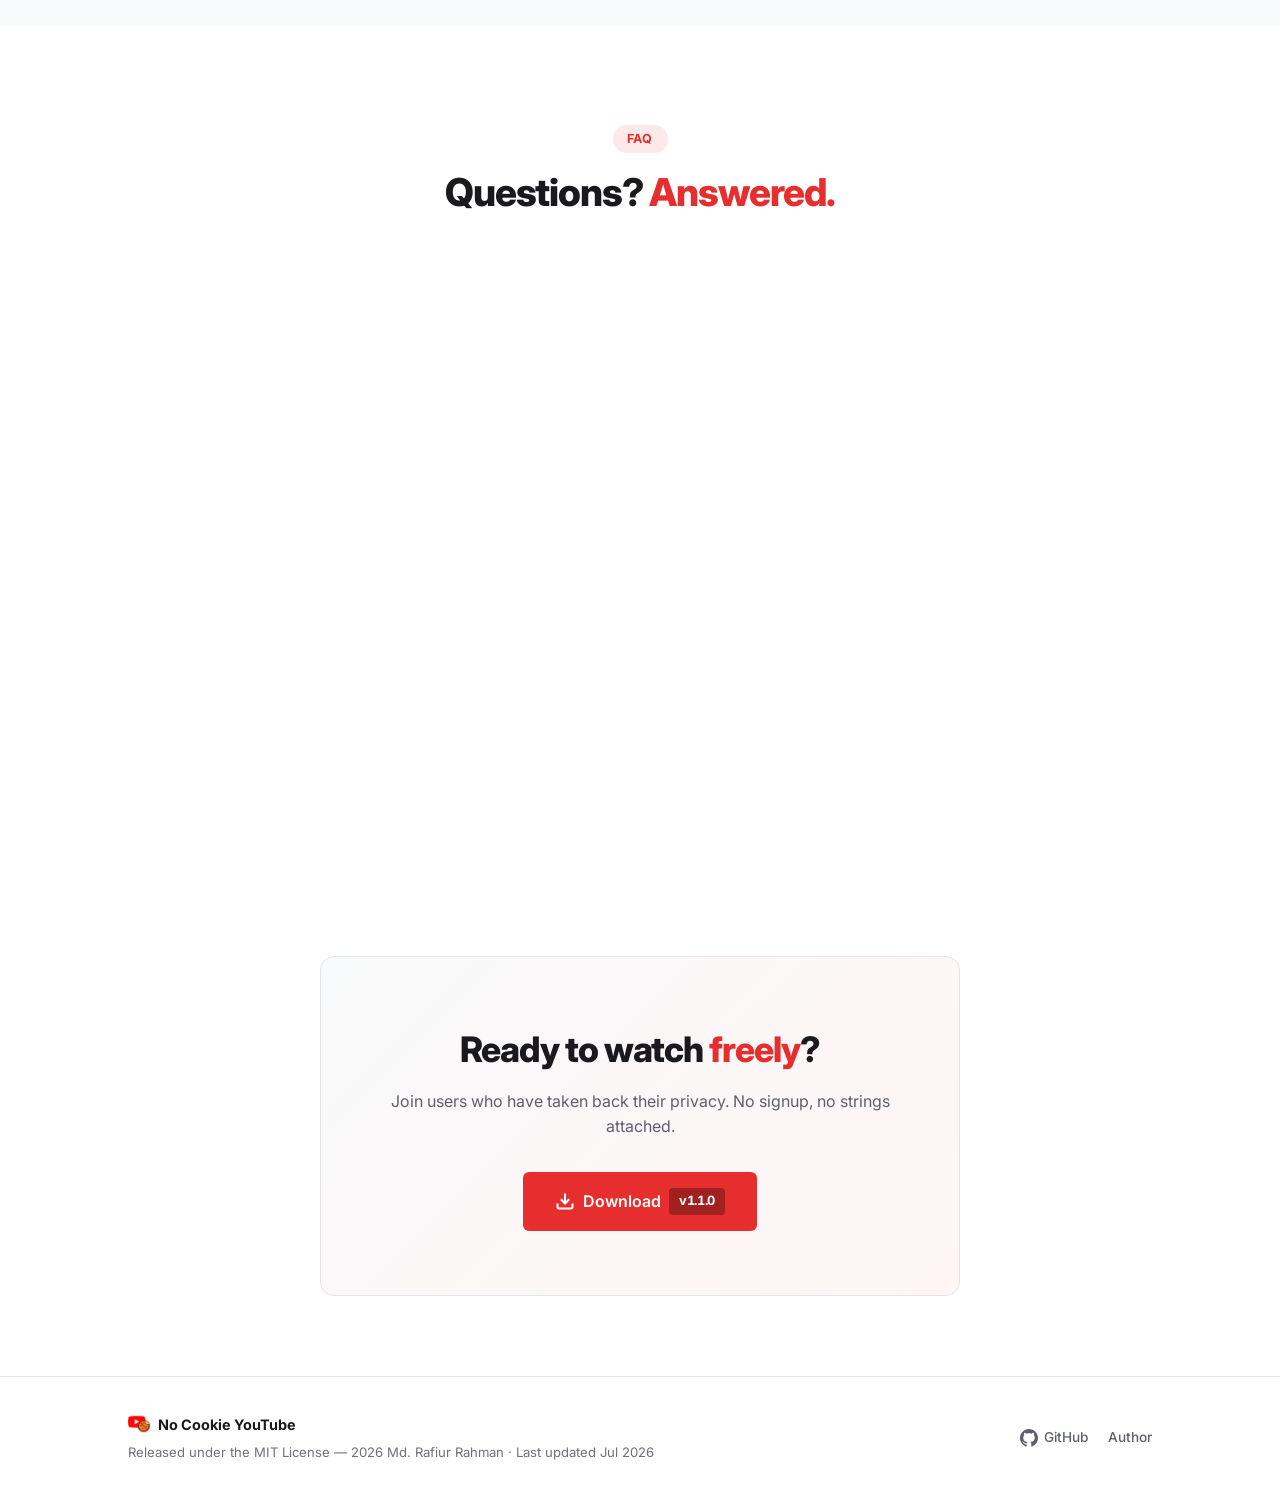
==== commit c1e898c3: "Improved" ====
--- a/docs/index.html
+++ b/docs/index.html
@@ -4,21 +4,30 @@
   <meta charset="UTF-8">
   <meta name="viewport" content="width=device-width, initial-scale=1.0">
   <meta name="description" content="Watch YouTube without cookies, trackers and annoying ads. A privacy-focused Chrome extension with 4 playback modes.">
-  <title>No Cookie YouTube — Privacy-first YouTube Player</title>
+  <meta property="og:title" content="No Cookie YouTube — Privacy-first YouTube Player">
+  <meta property="og:description" content="Watch YouTube without cookies, trackers and annoying ads. A privacy-focused Chrome extension with 4 playback modes.">
+  <meta property="og:image" content="https://rr-uchchash360.github.io/No-Cookie-YouTube/assets/icons/icon128.png">
+  <meta property="og:url" content="https://rr-uchchash360.github.io/No-Cookie-YouTube/">
+  <meta name="twitter:card" content="summary_large_image">
+  <link rel="canonical" href="https://rr-uchchash360.github.io/No-Cookie-YouTube/">
+  <title>No Cookie YouTube</title>
   <link rel="icon" type="image/png" href="assets/icons/icon128.png">
   <link rel="preconnect" href="https://fonts.googleapis.com">
   <link rel="preconnect" href="https://fonts.gstatic.com" crossorigin>
-  <link href="https://fonts.googleapis.com/css2?family=Inter:wght@400;500;600;700;800;900&display=swap" rel="stylesheet">
-  <script>!function(){var e=localStorage.getItem('theme')||'system';'system'===e&&(e=window.matchMedia('(prefers-color-scheme:dark)').matches?'dark':'light'),document.documentElement.setAttribute('data-theme',e)}()</script>
+  <link rel="preconnect" href="https://api.github.com">
+  <link href="https://fonts.googleapis.com/css2?family=Inter:wght@400;500;600;700;800;900&display=swap" rel="stylesheet" media="print" onload="this.media='all'">
+  <noscript><link href="https://fonts.googleapis.com/css2?family=Inter:wght@400;500;600;700;800;900&display=swap" rel="stylesheet"></noscript>
+  <script>!function(){try{var e=localStorage.getItem('theme')||'system';'system'===e&&(e=window.matchMedia('(prefers-color-scheme:dark)').matches?'dark':'light'),document.documentElement.setAttribute('data-theme',e)}catch(e){document.documentElement.setAttribute('data-theme','dark')}}()</script>
   <link rel="stylesheet" href="css/style.css">
 </head>
 <body>
+  <a href="#main" class="skip-link">Skip to main content</a>
 
   <!-- Navigation -->
   <nav class="nav" id="nav">
     <div class="nav-inner">
       <a href="#hero" class="nav-brand">
-        <img src="assets/icons/icon48.png" alt="" width="28" height="28">
+        <img src="assets/icons/icon48.png" alt="No Cookie YouTube icon" width="28" height="28">
         <span>No Cookie YouTube</span>
       </a>
       <ul class="nav-links">
@@ -28,7 +37,7 @@
         <li><a href="#install">Install</a></li>
         <li><a href="#faq">FAQ</a></li>
       </ul>
-      <button class="theme-toggle" id="theme-toggle" aria-label="Switch theme">
+      <button type="button" class="theme-toggle" id="theme-toggle" aria-label="Switch theme">
         <svg class="theme-icon-sun" viewBox="0 0 24 24" fill="none" stroke="currentColor" stroke-width="2" stroke-linecap="round" stroke-linejoin="round"><circle cx="12" cy="12" r="5"/><line x1="12" y1="1" x2="12" y2="3"/><line x1="12" y1="21" x2="12" y2="23"/><line x1="4.22" y1="4.22" x2="5.64" y2="5.64"/><line x1="18.36" y1="18.36" x2="19.78" y2="19.78"/><line x1="1" y1="12" x2="3" y2="12"/><line x1="21" y1="12" x2="23" y2="12"/><line x1="4.22" y1="19.78" x2="5.64" y2="18.36"/><line x1="18.36" y1="5.64" x2="19.78" y2="4.22"/></svg>
         <svg class="theme-icon-moon" viewBox="0 0 24 24" fill="none" stroke="currentColor" stroke-width="2" stroke-linecap="round" stroke-linejoin="round"><path d="M21 12.79A9 9 0 1 1 11.21 3 7 7 0 0 0 21 12.79z"/></svg>
         <svg class="theme-icon-system" viewBox="0 0 24 24" fill="none" stroke="currentColor" stroke-width="2" stroke-linecap="round" stroke-linejoin="round"><rect x="2" y="3" width="20" height="14" rx="2"/><line x1="8" y1="21" x2="16" y2="21"/><line x1="12" y1="17" x2="12" y2="21"/></svg>
@@ -37,13 +46,13 @@
         <svg width="16" height="16" viewBox="0 0 24 24" fill="none" stroke="currentColor" stroke-width="2.5" stroke-linecap="round" stroke-linejoin="round"><path d="M21 15v4a2 2 0 0 1-2 2H5a2 2 0 0 1-2-2v-4"/><polyline points="7 10 12 15 17 10"/><line x1="12" y1="15" x2="12" y2="3"/></svg>
         <span class="btn-badge" id="nav-version"></span>
       </a>
-      <button class="nav-toggle" aria-label="Menu">
-        <span></span><span></span><span></span>
+      <button type="button" class="nav-toggle" aria-label="Menu" aria-expanded="false">
+        <svg width="22" height="22" viewBox="0 0 24 24" fill="none" stroke="currentColor" stroke-width="2.5" stroke-linecap="round"><line x1="3" y1="6" x2="21" y2="6"/><line x1="3" y1="12" x2="21" y2="12"/><line x1="3" y1="18" x2="21" y2="18"/></svg>
       </button>
     </div>
   </nav>
 
-  <main>
+  <main id="main">
     <!-- Hero -->
     <section class="hero" id="hero">
       <div class="hero-bg">
@@ -69,7 +78,7 @@
               <span>Download Latest</span>
               <span class="btn-badge" id="download-version"></span>
             </a>
-            <a href="https://github.com/rr-uchchash360/No-Cookie-YouTube" class="btn btn-ghost btn-lg" target="_blank">
+            <a href="https://github.com/rr-uchchash360/No-Cookie-YouTube" class="btn btn-ghost btn-lg" target="_blank" rel="noopener noreferrer">
               <svg width="20" height="20" viewBox="0 0 24 24" fill="currentColor"><path d="M12 0c-6.626 0-12 5.373-12 12 0 5.302 3.438 9.8 8.207 11.387.599.111.793-.261.793-.577v-2.234c-3.338.726-4.033-1.416-4.033-1.416-.546-1.387-1.333-1.756-1.333-1.756-1.089-.745.083-.729.083-.729 1.205.084 1.839 1.237 1.839 1.237 1.07 1.834 2.807 1.304 3.492.997.107-.775.418-1.305.762-1.604-2.665-.305-5.467-1.334-5.467-5.931 0-1.311.469-2.381 1.236-3.221-.124-.303-.535-1.524.117-3.176 0 0 1.008-.322 3.301 1.23.957-.266 1.983-.399 3.003-.404 1.02.005 2.047.138 3.006.404 2.291-1.552 3.297-1.23 3.297-1.23.653 1.653.242 2.874.118 3.176.77.84 1.235 1.911 1.235 3.221 0 4.609-2.807 5.624-5.479 5.921.43.372.823 1.102.823 2.222v3.293c0 .319.192.694.801.576 4.765-1.589 8.199-6.086 8.199-11.386 0-6.627-5.373-12-12-12z"/></svg>
               <span>Source Code</span>
             </a>
@@ -133,7 +142,7 @@
             <span class="stat-label">Playback Modes</span>
           </div>
           <div class="stat-item">
-            <span class="stat-value"><span class="counter" data-target="0">0</span></span>
+            <span class="stat-value">0</span>
             <span class="stat-label">Cookies Collected</span>
           </div>
           <div class="stat-item">
@@ -370,7 +379,7 @@
               <svg viewBox="0 0 24 24" fill="none" stroke="currentColor" stroke-width="1.5" stroke-linecap="round" stroke-linejoin="round"><path d="M21 15v4a2 2 0 0 1-2 2H5a2 2 0 0 1-2-2v-4"/><polyline points="7 10 12 15 17 10"/><line x1="12" y1="15" x2="12" y2="3"/></svg>
             </div>
             <h3>Download</h3>
-            <p>Click the <strong>Download</strong> button above or grab the latest <code>.zip</code> from <a href="https://github.com/rr-uchchash360/No-Cookie-YouTube/releases" target="_blank">GitHub Releases</a>.</p>
+            <p>Click the <strong>Download</strong> button above or grab the latest <code>.zip</code> from <a href="https://github.com/rr-uchchash360/No-Cookie-YouTube/releases" target="_blank" rel="noopener noreferrer">GitHub Releases</a>.</p>
           </div>
           <div class="install-card fade-in">
             <span class="install-num">2</span>
@@ -398,13 +407,19 @@
           </div>
         </div>
         <div class="install-cta">
-          <p>Chrome Web Store listing coming soon for one-click installation.</p>
+          <p>Install manually via developer mode, or check back for Chrome Web Store availability.</p>
           <a id="install-btn" class="btn btn-primary btn-lg" href="https://github.com/rr-uchchash360/No-Cookie-YouTube/archive/refs/heads/main.zip">
             <svg width="20" height="20" viewBox="0 0 24 24" fill="none" stroke="currentColor" stroke-width="2.5"><path d="M21 15v4a2 2 0 0 1-2 2H5a2 2 0 0 1-2-2v-4"/><polyline points="7 10 12 15 17 10"/><line x1="12" y1="15" x2="12" y2="3"/></svg>
             <span>Download Latest</span>
             <span class="btn-badge" id="install-version"></span>
           </a>
-          <div id="version-info" class="version-info"></div>
+          <div id="version-info" class="version-info">
+            <div class="version-loading">
+              <div class="skeleton-line skeleton-line--short"></div>
+              <div class="skeleton-line skeleton-line--medium"></div>
+              <div class="skeleton-line skeleton-line--long"></div>
+            </div>
+          </div>
         </div>
       </div>
     </section>
@@ -429,7 +444,7 @@
               <svg viewBox="0 0 24 24" fill="none" stroke="currentColor" stroke-width="1.5" stroke-linecap="round" stroke-linejoin="round"><path d="M22 11.08V12a10 10 0 1 1-5.93-9.14"/><polyline points="22 4 12 14.01 9 11.01"/></svg>
             </div>
             <h3>Fully Open Source</h3>
-            <p>Every line of code is visible on <a href="https://github.com/rr-uchchash360/No-Cookie-YouTube" target="_blank">GitHub</a>. Auditable, verifiable, and community-contributable. Licensed under MIT.</p>
+            <p>Every line of code is visible on <a href="https://github.com/rr-uchchash360/No-Cookie-YouTube" target="_blank" rel="noopener noreferrer">GitHub</a>. Auditable, verifiable, and community-contributable. Licensed under MIT.</p>
           </div>
           <div class="trust-card fade-in">
             <div class="trust-icon">
@@ -513,14 +528,14 @@
           <img src="assets/icons/icon48.png" alt="" width="22" height="22">
           <span>No Cookie YouTube</span>
         </div>
-        <p class="footer-copy">Released under the <a href="https://github.com/rr-uchchash360/No-Cookie-YouTube/blob/main/LICENSE" target="_blank">MIT License</a> &mdash; 2026 Md. Rafiur Rahman</p>
+        <p class="footer-copy">Released under the <a href="https://github.com/rr-uchchash360/No-Cookie-YouTube/blob/main/LICENSE" target="_blank" rel="noopener noreferrer">MIT License</a> &mdash; 2026 Md. Rafiur Rahman &middot; Last updated Jul 2026</p>
       </div>
       <div class="footer-right">
-        <a href="https://github.com/rr-uchchash360/No-Cookie-YouTube" class="footer-link" target="_blank">
+        <a href="https://github.com/rr-uchchash360/No-Cookie-YouTube" class="footer-link" target="_blank" rel="noopener noreferrer">
           <svg width="18" height="18" viewBox="0 0 24 24" fill="currentColor"><path d="M12 0c-6.626 0-12 5.373-12 12 0 5.302 3.438 9.8 8.207 11.387.599.111.793-.261.793-.577v-2.234c-3.338.726-4.033-1.416-4.033-1.416-.546-1.387-1.333-1.756-1.333-1.756-1.089-.745.083-.729.083-.729 1.205.084 1.839 1.237 1.839 1.237 1.07 1.834 2.807 1.304 3.492.997.107-.775.418-1.305.762-1.604-2.665-.305-5.467-1.334-5.467-5.931 0-1.311.469-2.381 1.236-3.221-.124-.303-.535-1.524.117-3.176 0 0 1.008-.322 3.301 1.23.957-.266 1.983-.399 3.003-.404 1.02.005 2.047.138 3.006.404 2.291-1.552 3.297-1.23 3.297-1.23.653 1.653.242 2.874.118 3.176.77.84 1.235 1.911 1.235 3.221 0 4.609-2.807 5.624-5.479 5.921.43.372.823 1.102.823 2.222v3.293c0 .319.192.694.801.576 4.765-1.589 8.199-6.086 8.199-11.386 0-6.627-5.373-12-12-12z"/></svg>
           <span>GitHub</span>
         </a>
-        <a href="https://github.com/rr-uchchash360" class="footer-link" target="_blank">Author</a>
+        <a href="https://github.com/rr-uchchash360" class="footer-link" target="_blank" rel="noopener noreferrer">Author</a>
       </div>
     </div>
   </footer>
@@ -531,8 +546,8 @@
 
   <!-- Lightbox -->
   <div class="lightbox" id="lightbox">
-    <button class="lightbox-close" aria-label="Close">&times;</button>
-    <img class="lightbox-img" id="lightbox-img" src="" alt="">
+    <button type="button" class="lightbox-close" aria-label="Close">&times;</button>
+    <img class="lightbox-img" id="lightbox-img" src="" alt="Enlarged screenshot">
   </div>
 
   <script src="js/main.js"></script>
--- a/docs/css/style.css
+++ b/docs/css/style.css
@@ -48,7 +48,7 @@
   --orange: #ea580c;
   --text: #1a1a1e;
   --text-secondary: #5f5f6b;
-  --text-muted: #9a9aa0;
+  --text-muted: #70707a;
   --nav-bg: rgba(255, 255, 255, 0.7);
   --nav-bg-scrolled: rgba(255, 255, 255, 0.92);
 }
@@ -66,6 +66,42 @@
   background:
     radial-gradient(ellipse 800px 500px at 30% 40%, rgba(255, 51, 51, 0.04), transparent 60%),
     radial-gradient(ellipse 600px 400px at 70% 60%, rgba(37, 99, 235, 0.03), transparent 60%);
+}
+
+[data-theme="light"] .btn-ghost {
+  background: rgba(0, 0, 0, 0.04);
+}
+[data-theme="light"] .btn-ghost:hover {
+  background: rgba(0, 0, 0, 0.08);
+}
+
+[data-theme="light"] .compare-before {
+  background: rgba(0, 0, 0, 0.02);
+}
+
+[data-theme="light"] .hero-stats {
+  background: rgba(0, 0, 0, 0.015);
+}
+
+[data-theme="light"] .install-icon,
+[data-theme="light"] .trust-icon {
+  background: rgba(0, 0, 0, 0.04);
+}
+
+.skip-link {
+  position: absolute;
+  top: -999px;
+  left: 8px;
+  z-index: 1000;
+  background: var(--accent);
+  color: #fff;
+  padding: 8px 16px;
+  border-radius: 0 0 6px 6px;
+  font-weight: 600;
+  font-size: 0.85rem;
+}
+.skip-link:focus {
+  top: 0;
 }
 
 html {
@@ -105,6 +141,11 @@
   padding: 0 28px;
 }
 
+:focus-visible {
+  outline: 2px solid var(--accent);
+  outline-offset: 2px;
+}
+
 /* =========================================================================
    Typography
    ========================================================================= */
@@ -115,6 +156,11 @@
   -webkit-background-clip: text;
   -webkit-text-fill-color: transparent;
   background-clip: text;
+}
+[data-theme="light"] .text-glow {
+  background: none;
+  -webkit-text-fill-color: var(--accent);
+  color: var(--accent);
 }
 
 /* =========================================================================
@@ -193,17 +239,15 @@
   background: none;
   border: none;
   cursor: pointer;
-  flex-direction: column;
-  gap: 5px;
-  padding: 4px;
-}
-.nav-toggle span {
+  padding: 6px;
+  color: var(--text-secondary);
+  transition: color var(--transition);
+}
+.nav-toggle:hover {
+  color: var(--text);
+}
+.nav-toggle svg {
   display: block;
-  width: 22px;
-  height: 2px;
-  background: var(--text);
-  border-radius: 2px;
-  transition: var(--transition);
 }
 
 .theme-toggle {
@@ -570,6 +614,15 @@
   background: #0a0a0c;
   overflow: hidden;
 }
+@supports not (aspect-ratio: 16/11) {
+  .browser-content {
+    padding-bottom: 68.75%;
+    height: 0;
+  }
+}
+[data-theme="light"] .browser-content {
+  background: #e8e8ec;
+}
 
 .yt-thumbnail {
   position: absolute;
@@ -577,6 +630,10 @@
   background: linear-gradient(135deg, #1a1a20 0%, #0a0a0c 100%);
   display: flex;
   align-items: center;
+}
+[data-theme="light"] .yt-thumbnail {
+  background: linear-gradient(135deg, #d0d0d8 0%, #c0c0c8 100%);
+}
   justify-content: center;
 }
 
@@ -1073,6 +1130,12 @@
   overflow: hidden;
   background: #000;
 }
+@supports not (aspect-ratio: 16/10) {
+  .device-screen {
+    padding-bottom: 62.5%;
+    height: 0;
+  }
+}
 
 .screenshot-img {
   width: 100%;
@@ -1427,6 +1490,9 @@
   box-shadow: 0 8px 24px rgba(255, 51, 51, 0.4);
   color: #fff;
 }
+.back-to-top:active {
+  transform: translateY(0);
+}
 
 .back-to-top svg {
   width: 20px;
@@ -1441,6 +1507,32 @@
   width: 100%;
   max-width: 560px;
   margin-top: 24px;
+}
+
+.version-loading {
+  background: var(--surface);
+  border: 1px solid var(--border);
+  border-radius: var(--radius);
+  padding: 24px;
+  display: flex;
+  flex-direction: column;
+  gap: 10px;
+}
+
+.skeleton-line {
+  height: 12px;
+  border-radius: 6px;
+  background: var(--border-light);
+  animation: skeleton-pulse 1.5s ease-in-out infinite;
+}
+
+.skeleton-line--short { width: 40%; }
+.skeleton-line--medium { width: 70%; }
+.skeleton-line--long { width: 90%; }
+
+@keyframes skeleton-pulse {
+  0%, 100% { opacity: 0.4; }
+  50% { opacity: 1; }
 }
 
 .whats-new {
@@ -1471,6 +1563,17 @@
   font-size: 0.78rem;
   color: var(--text-muted);
   font-weight: 500;
+}
+
+.download-count {
+  font-size: 0.75rem;
+  color: var(--green);
+  font-weight: 600;
+  white-space: nowrap;
+}
+
+.whats-new-header .download-count {
+  margin-left: 8px;
 }
 
 .release-body {
@@ -1592,6 +1695,10 @@
   max-height: 3000px;
 }
 
+.version-list.animating {
+  overflow: hidden;
+}
+
 .version-list > .version-item:first-child {
   margin-top: 8px;
 }
@@ -1696,6 +1803,10 @@
   border-color: var(--accent);
   color: var(--accent);
   background: var(--accent-dim);
+}
+
+.version-header .download-count {
+  font-size: 0.72rem;
 }
 
 .version-body {
@@ -1810,6 +1921,15 @@
   transform: translateY(0);
 }
 
+@media (prefers-reduced-motion: reduce) {
+  *, *::before, *::after {
+    animation-duration: 0.01ms !important;
+    animation-iteration-count: 1 !important;
+    transition-duration: 0.01ms !important;
+    scroll-behavior: auto !important;
+  }
+}
+
 /* =========================================================================
    Responsive
    ========================================================================= */
@@ -1840,19 +1960,31 @@
   .section-desc { font-size: 0.95rem; }
 
   .nav-links {
-    display: none;
+    display: flex;
     position: absolute;
     top: 60px;
     left: 0;
     right: 0;
-    background: rgba(7, 7, 8, 0.98);
+    background: var(--nav-bg-scrolled);
     backdrop-filter: blur(16px);
+    -webkit-backdrop-filter: blur(16px);
     flex-direction: column;
-    padding: 16px 28px;
     gap: 14px;
     border-bottom: 1px solid var(--border);
+    max-height: 0;
+    opacity: 0;
+    overflow: hidden;
+    padding: 0 28px;
+    transition: max-height 0.35s ease, opacity 0.35s ease, padding 0.35s ease;
   }
-  .nav-links.open { display: flex; }
+  [data-theme="light"] .nav-links {
+    background: rgba(255, 255, 255, 0.98);
+  }
+  .nav-links.open {
+    max-height: 400px;
+    opacity: 1;
+    padding: 16px 28px;
+  }
   .nav-toggle { display: flex; }
 
   .hero h1 { font-size: 2.2rem; }
@@ -1963,3 +2095,12 @@
   .popup-mockup { width: 160px; }
   .stats-bar { grid-template-columns: repeat(2, 1fr); }
 }
+
+@media print {
+  .nav, .back-to-top, .lightbox, .hero-bg, .hero-stats,
+  .version-toggle, .version-dl-btn, .theme-toggle,
+  .footer-right { display: none !important; }
+  body { background: #fff; color: #000; }
+  .section { padding: 20px 0; }
+  .feature-card, .trust-card, .install-card { break-inside: avoid; }
+}
